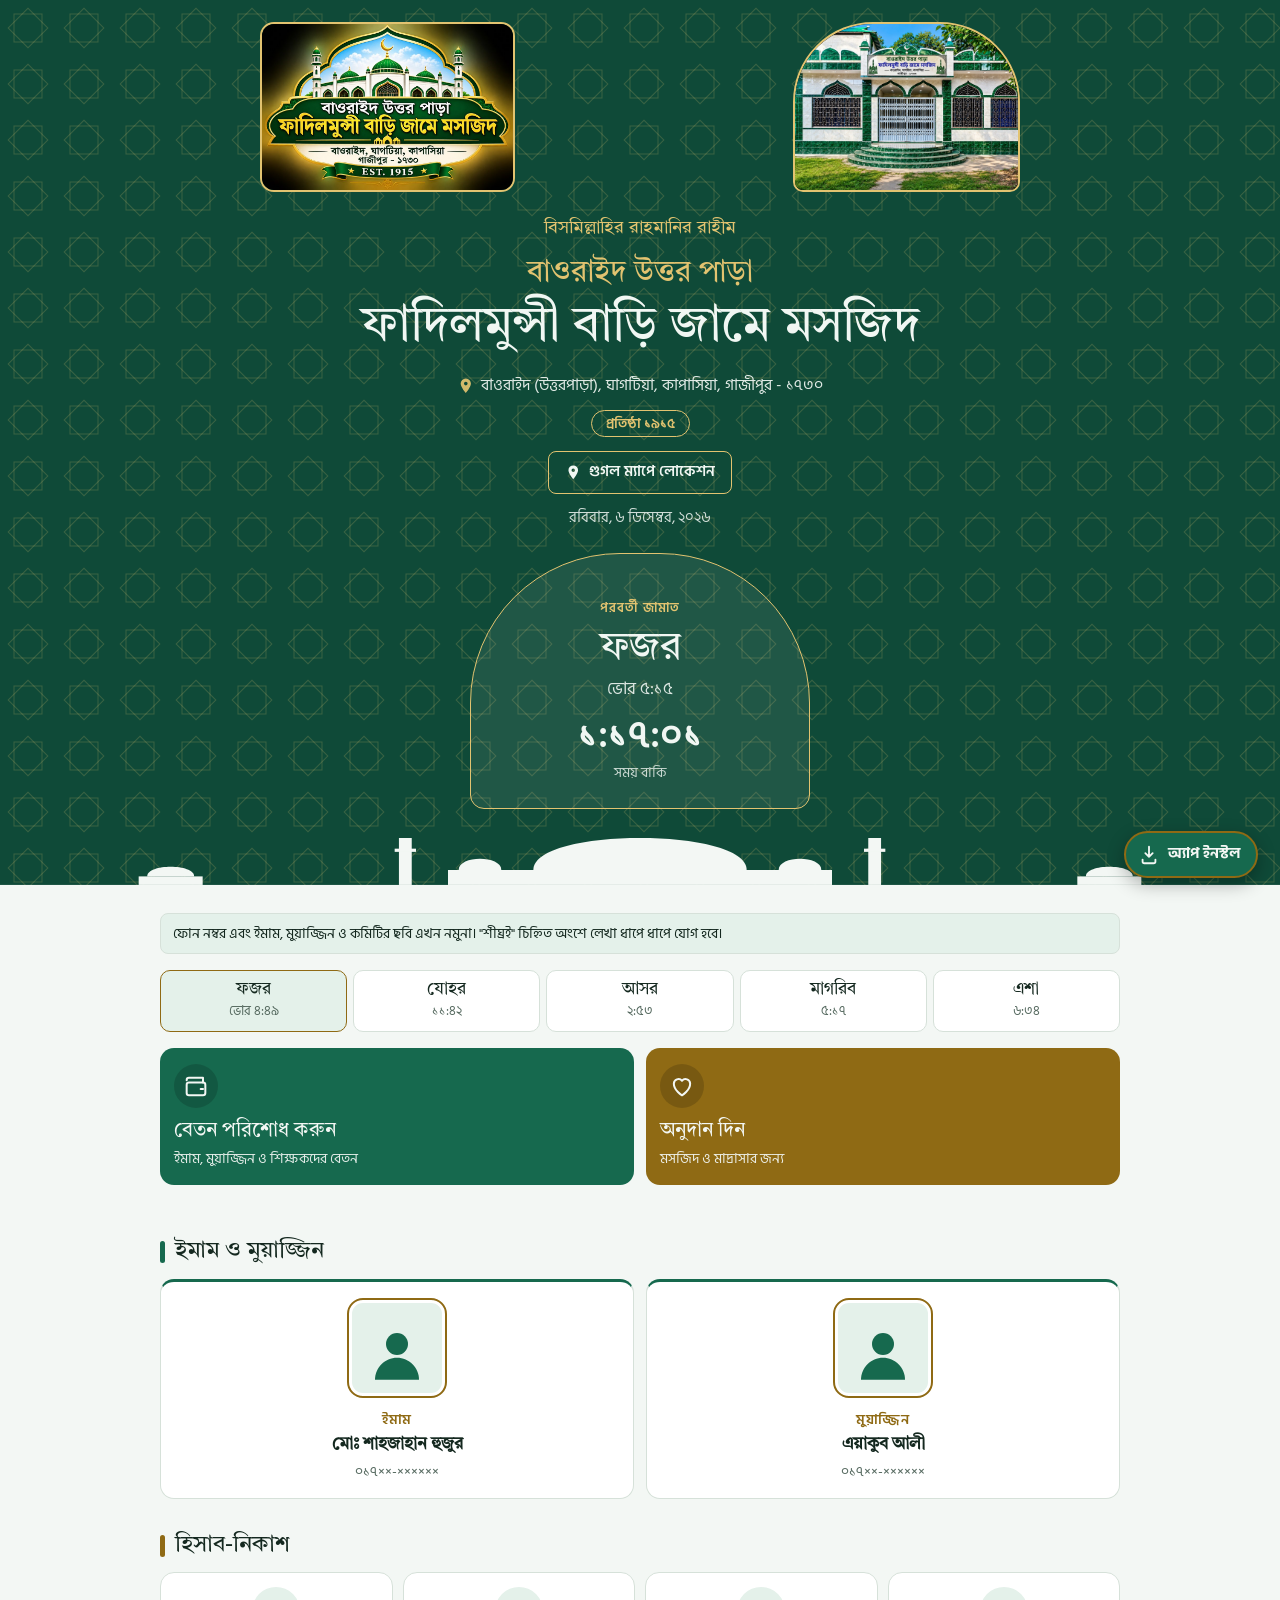
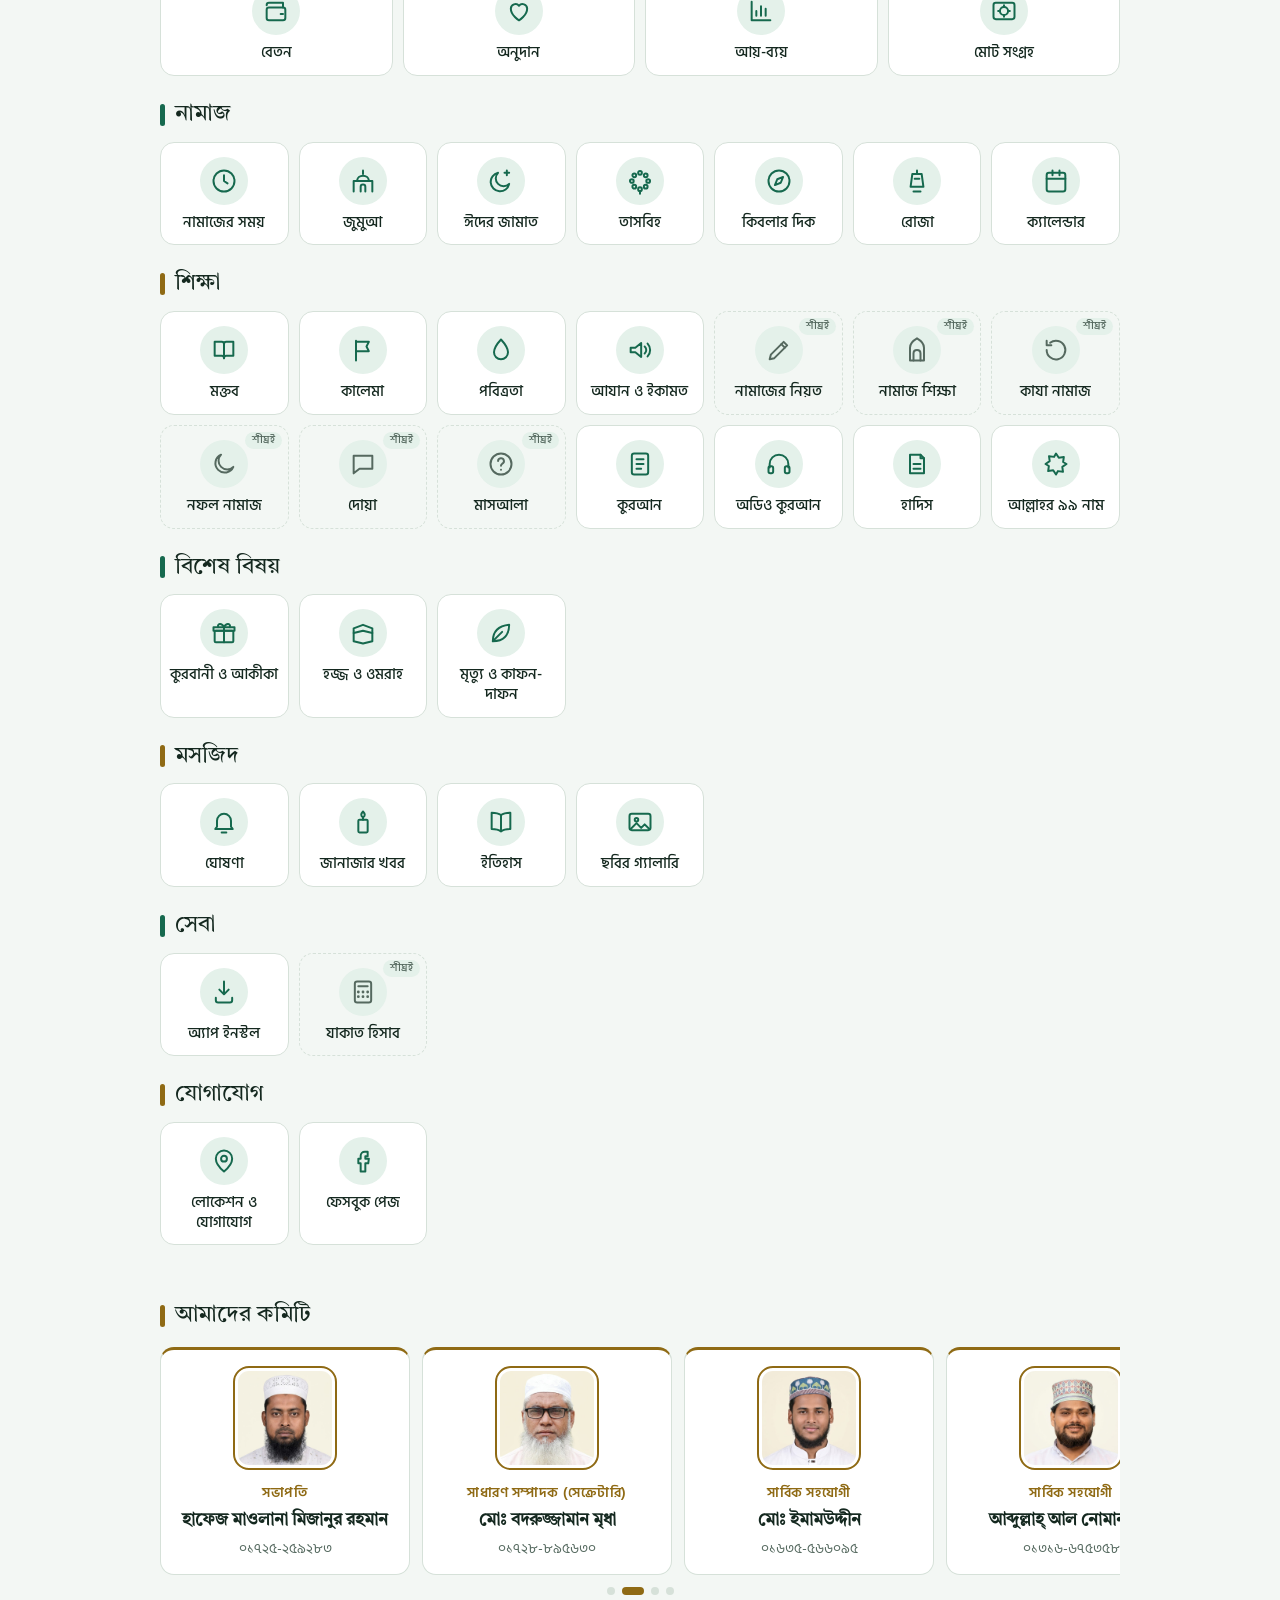
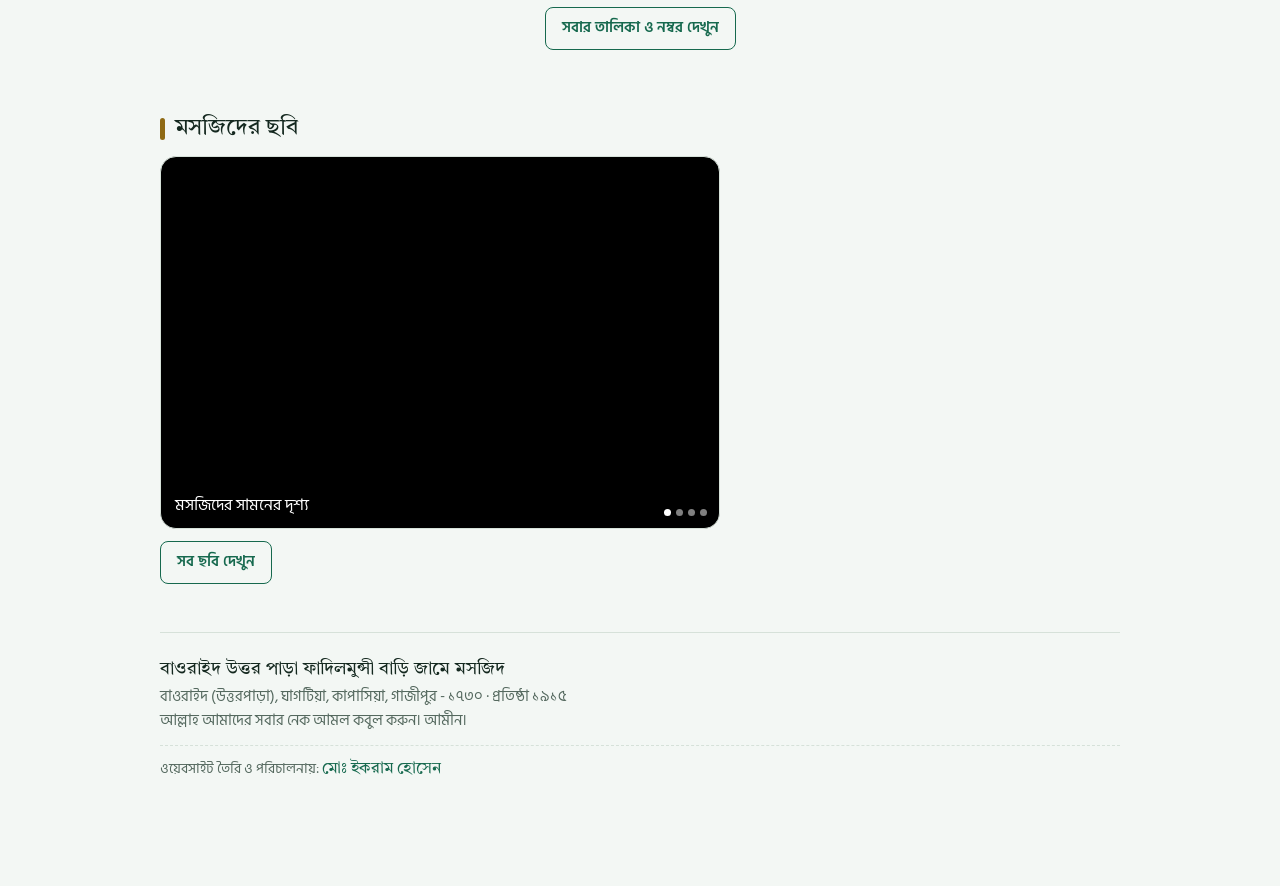
==== index.html @ 818eca11 "Add files via upload" ====
<!doctype html>
<html lang="bn">
<head>
<meta charset="utf-8">
<meta name="viewport" content="width=device-width, initial-scale=1, viewport-fit=cover">
<title>ফাদিলমুন্সী বাড়ি জামে মসজিদ</title>
<meta name="theme-color" content="#025054">
<meta name="description" content="বাওরাইদ উত্তর পাড়া ফাদিলমুন্সী বাড়ি জামে মসজিদ — নামাজের সময়, জুম্মা, হিসাব-নিকাশ ও আরও অনেক কিছু">
<link rel="manifest" href="manifest.webmanifest">
<link rel="icon" type="image/png" href="icon-192.png">
<link rel="apple-touch-icon" href="apple-touch-icon.png">
<link rel="preconnect" href="https://fonts.googleapis.com">
<link rel="preconnect" href="https://fonts.gstatic.com" crossorigin>
<link rel="stylesheet" href="https://fonts.googleapis.com/css2?family=Hind+Siliguri:wght@400;500;600;700&family=Tiro+Bangla&display=swap">
<style>
/* Layout: centred deep-green hero (logo left, mosque photo right, name, address, map button, next-jamaat arch) ending in a mosque skyline; below it light sections for times, Jumuah, notices, people, about, learning, donation and contact. */
:root {
  --bg: #f3f7f4;
  --surface: #ffffff;
  --fg: #14281f;
  --muted: #55695f;
  --line: #d6e1d9;
  --accent: #16694e;
  --gold: #8f6a14;
  --hero-bg: #0f4a38;
  --on-hero: #f1f7f3;
  --hero-gold: #e2c370;
  --hl: #e4f1ea;
  --font-display: "Tiro Bangla", "Noto Serif Bengali", serif;
  --font-body: "Hind Siliguri", "Noto Sans Bengali", system-ui, sans-serif;
}
@media (prefers-color-scheme: dark) {
  :root:not([data-theme="light"]) {
    --bg: #0c1713; --surface: #13241d; --fg: #e6efe9; --muted: #9db3a7; --line: #244034;
    --accent: #55c79b; --gold: #dcb85c; --hero-bg: #0a2a20; --on-hero: #eaf5ee; --hero-gold: #dcb85c; --hl: #1a3329;
    color-scheme: dark;
  }
}
:root[data-theme="dark"] {
  --bg: #0c1713; --surface: #13241d; --fg: #e6efe9; --muted: #9db3a7; --line: #244034;
  --accent: #55c79b; --gold: #dcb85c; --hero-bg: #0a2a20; --on-hero: #eaf5ee; --hero-gold: #dcb85c; --hl: #1a3329;
  color-scheme: dark;
}
* { box-sizing: border-box; }
body {
  background: var(--bg); color: var(--fg);
  font-family: var(--font-body); font-size: 17px; line-height: 1.65;
  padding-left: max(16px, env(safe-area-inset-left, 0px));
  padding-right: max(16px, env(safe-area-inset-right, 0px));
  padding-block: 0;
}
a { color: var(--accent); }
:focus-visible { outline: 3px solid var(--gold); outline-offset: 2px; }
.wrap { max-width: 960px; margin: 0 auto; }
h1, h2, h3 { font-family: var(--font-display); font-weight: 400; text-wrap: balance; line-height: 1.3; margin: 0; }
.label { font-size: 13px; letter-spacing: .08em; text-transform: uppercase; color: var(--muted); font-weight: 600; }
.ico { width: 1.1em; height: 1.1em; fill: currentColor; flex: 0 0 auto; }

/* sample-data notice */
.note { font-size: 14px; background: var(--hl); border: 1px solid var(--line); border-radius: 8px; padding: 8px 12px; margin-top: 12px; color: var(--fg); }

/* hero */
.hero-band {
  position: relative;
  background-color: var(--hero-bg);
  background-image: url("data:image/svg+xml,%3Csvg xmlns='http://www.w3.org/2000/svg' width='56' height='56' viewBox='0 0 56 56'%3E%3Cg fill='none' stroke='%23e2c370' stroke-opacity='.2' stroke-width='1'%3E%3Crect x='14' y='14' width='28' height='28'/%3E%3Crect x='14' y='14' width='28' height='28' transform='rotate(45 28 28)'/%3E%3C/g%3E%3C/svg%3E");
  color: var(--on-hero);
  margin-left: calc(-1 * max(16px, env(safe-area-inset-left, 0px)));
  margin-right: calc(-1 * max(16px, env(safe-area-inset-right, 0px)));
  padding-left: max(16px, env(safe-area-inset-left, 0px));
  padding-right: max(16px, env(safe-area-inset-right, 0px));
  padding-block: 22px 92px;
  overflow: hidden;
}
.hero { position: relative; z-index: 1; max-width: 760px; margin: 0 auto; display: grid; gap: 22px; justify-items: center; text-align: center; }
.hero-top { --hh: clamp(100px, 29vw, 128px); width: 100%; display: flex; justify-content: space-between; align-items: center; gap: 12px; }
.logo, .photo { height: var(--hh); flex: 0 0 auto; border: 2px solid var(--hero-gold); overflow: hidden; background: #000; }
.logo { aspect-ratio: 3 / 2; border-radius: 14px; }
.photo { aspect-ratio: 4 / 3; border-radius: 80px 80px 10px 10px; }
.logo img, .photo img { width: 100%; height: 100%; object-fit: cover; display: block; }
.bismillah { font-family: var(--font-display); color: var(--hero-gold); font-size: 18px; margin: 0 0 10px; }
.place { font-family: var(--font-display); font-size: clamp(22px, 5.6vw, 30px); color: var(--hero-gold); margin: 0; line-height: 1.3; }
.hero h1 { font-size: clamp(30px, 8vw, 50px); margin-top: 2px; }
.hero .en { margin: 8px 0 0; font-size: 13px; letter-spacing: .12em; text-transform: uppercase; color: var(--on-hero); opacity: .8; font-weight: 500; }
.est { display: inline-block; margin-top: 12px; border: 1px solid var(--hero-gold); color: var(--hero-gold); border-radius: 999px; padding: 1px 14px; font-size: 14px; font-weight: 600; }
.addr { margin: 12px 0 0; display: flex; align-items: flex-start; gap: 6px; justify-content: center; font-size: 16px; opacity: .92; }
.addr .ico { margin-top: 5px; color: var(--hero-gold); }
.hero-actions { display: flex; gap: 10px; flex-wrap: wrap; justify-content: center; margin-top: 14px; }
.date { margin: 12px 0 0; font-size: 15px; opacity: .85; }

.arch {
  border: 1.5px solid var(--hero-gold);
  border-radius: 150px 150px 14px 14px;
  background: rgba(255,255,255,.07);
  padding: 44px 20px 24px;
  text-align: center;
  max-width: 340px; width: 100%;
}
.arch .label { color: var(--hero-gold); }
.arch .name { font-family: var(--font-display); font-size: 40px; line-height: 1.2; margin: 6px 0 0; }
.arch .at { margin: 2px 0 12px; opacity: .9; }
.arch .count { font-size: 38px; font-weight: 600; font-variant-numeric: tabular-nums; line-height: 1.1; }
.arch .left { font-size: 14px; opacity: .8; margin-top: 4px; }

.sky { position: absolute; left: 0; right: 0; bottom: -1px; width: 100%; height: 64px; display: block; fill: var(--bg); }

/* buttons */
.btn {
  display: inline-flex; align-items: center; gap: 8px; text-decoration: none;
  font: inherit; font-weight: 600; font-size: 15px; cursor: pointer;
  background: var(--accent); color: var(--bg); border: 1.5px solid var(--accent); border-radius: 8px; padding: 8px 16px;
}
.btn:hover { filter: brightness(1.08); }
.btn.ghost { background: transparent; color: var(--on-hero); border-color: var(--hero-gold); }
.btn.line { background: transparent; color: var(--accent); }

/* nav */
.nav { display: flex; gap: 8px; overflow-x: auto; padding-block: 14px; scrollbar-width: none; }
.nav::-webkit-scrollbar { display: none; }
.nav a {
  flex: 0 0 auto; text-decoration: none; color: var(--fg); font-weight: 500; font-size: 15px;
  border: 1px solid var(--line); background: var(--surface); border-radius: 999px; padding: 6px 16px;
}
.nav a:hover { border-color: var(--accent); color: var(--accent); }

/* sections */
section { padding-block: 28px 8px; scroll-margin-top: 8px; }
.sec-head { display: flex; align-items: baseline; gap: 12px; flex-wrap: wrap; margin-bottom: 14px; }
.sec-head h2 { font-size: 28px; }
.grid { display: grid; gap: 18px; }
.card { background: var(--surface); border: 1px solid var(--line); border-radius: 12px; padding: 18px; min-width: 0; }
.card p { margin: 0 0 10px; }
.card p:last-child { margin-bottom: 0; }
.card h3 { font-size: 22px; margin-bottom: 8px; }
.small { font-size: 14.5px; color: var(--muted); margin: 12px 0 0 !important; }

/* prayer table */
.tbl { overflow-x: auto; }
table { width: 100%; border-collapse: collapse; font-variant-numeric: tabular-nums; }
th { text-align: left; font-size: 13px; color: var(--muted); font-weight: 600; letter-spacing: .06em; padding: 0 10px 8px; }
td { padding: 11px 10px; border-top: 1px solid var(--line); vertical-align: top; }
td.w { font-family: var(--font-display); font-size: 21px; white-space: nowrap; line-height: 1.3; }
td.w small { display: block; font-family: var(--font-body); font-size: 12px; color: var(--muted); letter-spacing: .08em; text-transform: uppercase; }
td.a { white-space: nowrap; }
tr.next td { background: var(--hl); }
tr.next td:first-child { border-radius: 8px 0 0 8px; box-shadow: inset 4px 0 0 var(--gold); }
tr.next td:last-child { border-radius: 0 8px 8px 0; }
td.j { font-weight: 600; min-width: 130px; }

/* people */
.avatar { flex: 0 0 76px; width: 76px; height: 76px; border-radius: 16px; padding: 3px; background: var(--surface); border: 2px solid var(--gold); color: var(--accent); box-sizing: border-box; overflow: hidden; display: block; }
.avatar img { width: 100%; height: 100%; object-fit: cover; object-position: 50% 30%; display: block; border-radius: 11px; }
.avatar svg { width: 100%; height: 100%; display: block; padding: 14px 12px 0; box-sizing: border-box; fill: currentColor; background: var(--hl); border-radius: 11px; }
.people { display: grid; gap: 14px; grid-template-columns: repeat(auto-fill, minmax(250px, 1fr)); }
.people.lead { grid-template-columns: repeat(auto-fit, minmax(270px, 1fr)); }
.person { display: flex; align-items: center; gap: 14px; background: var(--surface); border: 1px solid var(--line); border-radius: 12px; padding: 14px; min-width: 0; }
.people.lead .avatar, .avatar.big { flex-basis: 92px; width: 92px; height: 92px; }
.person > div:last-child { min-width: 0; }
.role { font-size: 13px; color: var(--gold); font-weight: 600; letter-spacing: .04em; }
.nm { font-family: var(--font-display); font-size: 20px; line-height: 1.35; overflow-wrap: anywhere; }
.nm.pending { font-family: var(--font-body); font-size: 16px; color: var(--muted); }
.tel { font-size: 14.5px; color: var(--muted); font-variant-numeric: tabular-nums; }

/* facts */
.facts { display: grid; gap: 12px; grid-template-columns: repeat(auto-fit, minmax(150px, 1fr)); }
.facts.three { grid-template-columns: repeat(3, 1fr); }
.fact { border: 1px solid var(--line); border-radius: 10px; padding: 12px 14px; min-width: 0; }
.fact.wide { grid-column: 1 / -1; }
.fact .k { font-size: 13px; color: var(--muted); font-weight: 600; letter-spacing: .04em; }
.fact .v { font-family: var(--font-display); font-size: 21px; line-height: 1.4; overflow-wrap: anywhere; }
.fact .v.big { font-size: 26px; font-variant-numeric: tabular-nums; line-height: 1.25; }
.fact .u { font-size: 13.5px; color: var(--muted); }
.fact .s { font-size: 14px; color: var(--muted); margin-top: 2px; line-height: 1.5; }

/* jumuah */
.jum { padding: 0; overflow: hidden; }
.jum-top { display: flex; align-items: center; gap: 14px; flex-wrap: wrap; justify-content: space-between; padding: 16px 18px; background: var(--hl); border-bottom: 1px solid var(--line); }
.jum-top .d { font-family: var(--font-display); font-size: 22px; }
.jum-body { display: grid; gap: 18px; padding: 18px; }
.khatib { display: flex; align-items: center; gap: 14px; min-width: 0; }
.jum .facts { grid-template-columns: repeat(3, 1fr); }

/* notices */
.empty { text-align: center; padding-block: 26px; }
.empty h3 { font-size: 20px; }
.empty p { color: var(--muted); max-width: 46ch; margin-inline: auto !important; }

/* about */
.fig { margin: 0 0 18px; }
.fig img { width: 100%; max-height: 420px; object-fit: cover; display: block; border-radius: 12px; border: 1px solid var(--line); }
.fig figcaption { font-size: 14px; color: var(--muted); margin-top: 6px; }
.prose p { max-width: 68ch; line-height: 1.95; }
details.more summary { cursor: pointer; color: var(--accent); font-weight: 600; padding-block: 6px; }
details.more[open] summary { margin-bottom: 8px; }

/* lists */
.kv { display: grid; grid-template-columns: auto 1fr; gap: 8px 16px; margin: 0; }
.kv dt { color: var(--muted); }
.kv dd { margin: 0; font-weight: 500; min-width: 0; overflow-wrap: anywhere; }

/* donate */
.pay { display: grid; gap: 12px; margin-top: 12px; }
.pay-row { display: flex; align-items: center; justify-content: space-between; gap: 12px; flex-wrap: wrap; border: 1px solid var(--line); border-radius: 10px; padding: 12px 14px; }
.pay-row b { font-size: 18px; }
.pay-row .num { font-size: 21px; font-weight: 600; font-variant-numeric: tabular-nums; letter-spacing: .03em; }

/* contact */
.map-actions { display: flex; gap: 10px; flex-wrap: wrap; margin-top: 16px; }

footer { margin-top: 40px; padding-block: 22px 28px; border-top: 1px solid var(--line); color: var(--muted); font-size: 14.5px; }
footer .ft { font-family: var(--font-display); font-size: 18px; color: var(--fg); }
footer .dev { margin-top: 12px; padding-top: 10px; border-top: 1px dashed var(--line); font-size: 14px; }
footer .dev b { color: var(--accent); font-family: var(--font-display); font-size: 16px; font-weight: 400; }

@media (min-width: 760px) {
  .grid.two { grid-template-columns: 1fr 1fr; }
  .pay { grid-template-columns: 1fr 1fr; }
  .jum-body { grid-template-columns: minmax(0, 1fr) minmax(0, 1.6fr); align-items: center; }
  .hero-top { --hh: 170px; }
}
@media (max-width: 420px) {
  .jum .fact { padding: 10px; }
  .fact .v.big { font-size: 22px; }
}
@media (prefers-reduced-motion: no-preference) {
  .nav a, .btn { transition: border-color .2s, filter .2s; }
}
html { -webkit-text-size-adjust: 100%; }
body { margin: 0; }

/* home tiles */
.view { display: none; }
.view.on { display: block; }
body.in-view .hero-band, body.in-view #home, body.in-view .note { display: none; }
.topbar { display: none; position: sticky; top: 0; z-index: 5; align-items: center; gap: 12px; background: var(--bg); border-bottom: 1px solid var(--line);
  margin-left: calc(-1 * max(16px, env(safe-area-inset-left, 0px))); margin-right: calc(-1 * max(16px, env(safe-area-inset-right, 0px)));
  padding: 10px max(16px, env(safe-area-inset-right, 0px)) 10px max(16px, env(safe-area-inset-left, 0px)); }
body.in-view .topbar { display: flex; }
.back { text-decoration: none; font-weight: 600; font-size: 15px; color: var(--accent); border: 1px solid var(--line); background: var(--surface); border-radius: 999px; padding: 4px 14px; white-space: nowrap; }
.topbar .tt { font-family: var(--font-display); font-size: 20px; min-width: 0; overflow: hidden; text-overflow: ellipsis; white-space: nowrap; }

.strip { display: grid; grid-template-columns: repeat(5, 1fr); gap: 6px; margin-top: 16px; }
.strip div { text-align: center; border: 1px solid var(--line); background: var(--surface); border-radius: 10px; padding: 8px 2px; min-width: 0; }
.strip b { display: block; font-family: var(--font-display); font-weight: 400; font-size: 17px; line-height: 1.3; }
.strip span { display: block; font-size: 13px; color: var(--muted); font-variant-numeric: tabular-nums; }
.strip .next { background: var(--hl); border-color: var(--gold); }

.grp { margin-top: 24px; }
.grp h2 { font-size: 23px; display: flex; align-items: center; gap: 10px; }
.grp h2::before { content: ""; width: 5px; height: 22px; border-radius: 3px; background: var(--c, var(--accent)); }
.tiles { display: grid; grid-template-columns: repeat(auto-fill, minmax(96px, 1fr)); gap: 10px; margin-top: 12px; }
.tile { position: relative; display: flex; flex-direction: column; align-items: center; gap: 8px; text-align: center; text-decoration: none; color: var(--fg);
  background: var(--surface); border: 1px solid var(--line); border-radius: 14px; padding: 14px 6px 12px; font-weight: 500; font-size: 14.5px; line-height: 1.35; min-width: 0; overflow-wrap: anywhere; }
.tile:hover { border-color: var(--accent); }
.tile .ib { width: 48px; height: 48px; border-radius: 50%; background: var(--hl); color: var(--accent); display: grid; place-items: center; }
.ti { width: 28px; height: 28px; fill: none; stroke: currentColor; stroke-width: 1.7; stroke-linecap: round; stroke-linejoin: round; }
.tile.soon { background: transparent; border-style: dashed; }
.tile.soon .ib { color: var(--muted); }
.tile .bd { position: absolute; top: 6px; right: 6px; font-style: normal; font-size: 10.5px; line-height: 1.6; background: var(--hl); color: var(--muted); border-radius: 999px; padding: 0 7px; }

/* tasbih */
.tas { text-align: center; display: grid; gap: 14px; justify-items: center; }
.tcount { font-size: 72px; font-weight: 600; line-height: 1; font-variant-numeric: tabular-nums; color: var(--accent); }
.ttarget { color: var(--muted); }
.tbtn { width: 168px; height: 168px; border-radius: 50%; border: 6px solid var(--hl); background: var(--accent); color: var(--bg); font: inherit; font-size: 22px; font-weight: 700; cursor: pointer; touch-action: manipulation; }
.tbtn:active { filter: brightness(1.15); }
.tchips { display: flex; gap: 8px; flex-wrap: wrap; justify-content: center; }
.chip { font: inherit; font-size: 15px; cursor: pointer; border: 1px solid var(--line); background: var(--surface); color: var(--fg); border-radius: 999px; padding: 4px 16px; }
.chip.on { background: var(--accent); color: var(--bg); border-color: var(--accent); }
@media (min-width: 760px) { .tiles { grid-template-columns: repeat(auto-fill, minmax(120px, 1fr)); } }

[hidden] { display: none !important; }
.snote { font-size: 14px; background: var(--hl); border: 1px solid var(--line); border-radius: 8px; padding: 8px 12px; margin: 0 0 14px; }
.hcard { margin-top: 16px; background: var(--surface); border: 1px solid var(--line); border-radius: 14px; padding: 16px; display: grid; gap: 12px; }
.hc-head { display: flex; align-items: baseline; justify-content: space-between; gap: 10px; flex-wrap: wrap; }
.hcard h2 { font-size: 21px; }
.stats { display: grid; grid-template-columns: 1fr 1fr; gap: 10px; }
.stats > div { border: 1px solid var(--line); border-radius: 10px; padding: 10px 12px; min-width: 0; }
.stats .k { display: block; font-size: 13px; color: var(--muted); font-weight: 600; }
.stats b { display: block; font-size: 21px; font-variant-numeric: tabular-nums; color: var(--accent); overflow-wrap: anywhere; }
.hc-actions { display: flex; gap: 10px; flex-wrap: wrap; }
.money { font-size: 34px; font-weight: 600; color: var(--accent); font-variant-numeric: tabular-nums; line-height: 1.25; margin-top: 4px; overflow-wrap: anywhere; }
.k2 { color: var(--muted); font-size: 15px; margin-bottom: 14px; }
details.paybox summary { list-style: none; width: 100%; justify-content: center; }
details.paybox summary::-webkit-details-marker { display: none; }
details.paybox[open] summary { margin-bottom: 4px; }
details.paybox .pay { margin-top: 12px; }
.rows { list-style: none; margin: 10px 0 0; padding: 0; }
.rows li { display: flex; justify-content: space-between; gap: 12px; padding-block: 9px; border-top: 1px solid var(--line); }
.rows li:first-child { border-top: 0; }
.rows b { font-variant-numeric: tabular-nums; white-space: nowrap; }
.rows span { min-width: 0; }
.total { display: flex; justify-content: space-between; gap: 12px; margin-top: 6px; padding-top: 10px; border-top: 2px solid var(--line); font-size: 18px; }
.total b { color: var(--accent); font-variant-numeric: tabular-nums; }
.hd { margin: 0 0 14px; padding: 12px 14px; border: 1px solid var(--line); border-left: 4px solid var(--gold); border-radius: 8px; background: var(--hl); font-family: var(--font-display); font-size: 17px; line-height: 1.7; }
.hd cite { display: block; margin-top: 4px; font-family: var(--font-body); font-style: normal; font-size: 13.5px; color: var(--gold); font-weight: 600; }
.step { font-family: var(--font-display); font-weight: 400; font-size: 18px; margin: 18px 0 8px; }
.pay-row .t { font-size: 14px; color: var(--muted); line-height: 1.5; }
.pform { display: grid; gap: 6px; }
.pform label { font-size: 14.5px; color: var(--muted); font-weight: 600; margin-top: 6px; }
.pform input, .pform select { font: inherit; font-size: 16px; color: var(--fg); background: var(--bg); border: 1px solid var(--line); border-radius: 8px; padding: 10px 12px; width: 100%; min-width: 0; }
.pform input:focus, .pform select:focus { outline: 3px solid var(--gold); outline-offset: 1px; }
.pform .btn { margin-top: 12px; justify-content: center; }
.pform .btn[disabled] { opacity: .6; cursor: wait; }
.hp { position: absolute; left: -9999px; width: 1px; height: 1px; opacity: 0; }
.perr { margin: 6px 0 0; color: #b3261e; font-weight: 600; font-size: 15px; }
:root[data-theme="dark"] .perr { color: #ff8a80; }
@media (prefers-color-scheme: dark) { :root:not([data-theme="light"]) .perr { color: #ff8a80; } }
.rcv { display: grid; gap: 10px; margin-top: 8px; }
.rcanvas { width: 100%; max-width: 440px; height: auto; border: 1px solid var(--line); border-radius: 10px; justify-self: center; background: #fff; }
.rbtns { display: flex; gap: 10px; flex-wrap: wrap; }

.tel a { color: inherit; text-decoration: none; }
/* install app: popup + install page */
.ifab { position: fixed; z-index: 50; right: 14px; bottom: calc(14px + env(safe-area-inset-bottom)); display: inline-flex; align-items: center; gap: 8px;
  background: var(--accent); color: var(--bg); border: 2px solid var(--gold); border-radius: 999px; padding: 9px 16px 9px 12px; font: inherit; font-weight: 700; font-size: 15px;
  box-shadow: 0 6px 18px rgba(0,0,0,.3); cursor: pointer; text-decoration: none; }
.ifab svg { width: 22px; height: 22px; fill: none; stroke: currentColor; stroke-width: 2; stroke-linecap: round; stroke-linejoin: round; flex: none; }
.ifab[hidden] { display: none; }
.ifab.pulse { animation: ifp 1.6s ease-out 3; }
@keyframes ifp { 0% { box-shadow: 0 6px 18px rgba(0,0,0,.3), 0 0 0 0 rgba(220,184,92,.75); } 100% { box-shadow: 0 6px 18px rgba(0,0,0,.3), 0 0 0 16px rgba(220,184,92,0); } }
@media (prefers-reduced-motion: reduce) { .ifab.pulse { animation: none; } }
body.has-fab { padding-bottom: 76px; }
.inst { display: grid; gap: 14px; }
.inst .qrbox { display: flex; flex-direction: column; align-items: center; gap: 10px; text-align: center; }
.inst .qr { width: 220px; height: 220px; border: 6px solid #fff; border-radius: 12px; box-shadow: 0 0 0 2px var(--gold); background: #fff; }
.inst .lnk { font-size: 14px; word-break: break-all; color: var(--accent); font-weight: 600; }
.inst .row { display: flex; gap: 8px; flex-wrap: wrap; justify-content: center; }
.inst ol { margin: 6px 0 0; padding-left: 22px; }
.inst li { margin-bottom: 6px; }
.inst h3 { font-size: 19px; }
@media (min-width: 760px) { .ifab { right: 22px; bottom: 22px; } }

/* gallery slider (home) */
.gs { margin-top: 28px; }
.gs h2 { font-size: 23px; display: flex; align-items: center; gap: 10px; }
.gs h2::before { content: ""; width: 5px; height: 22px; border-radius: 3px; background: var(--gold); }
.gs-box { position: relative; display: block; margin-top: 12px; aspect-ratio: 3 / 2; border-radius: 16px; overflow: hidden; border: 1px solid var(--line); background: #000; max-width: 560px; }
.gs-box img { position: absolute; inset: 0; width: 100%; height: 100%; object-fit: cover; opacity: 0; transition: opacity .45s; }
.gs-box img.on { opacity: 1; }
.gs-cap { position: absolute; left: 0; right: 0; bottom: 0; padding: 26px 14px 10px; color: #fff; font-size: 16px; background: linear-gradient(transparent, rgba(0,0,0,.66)); }
.gs-dots { position: absolute; right: 12px; bottom: 12px; display: flex; gap: 5px; }
.gs-dots i { width: 7px; height: 7px; border-radius: 50%; background: rgba(255,255,255,.5); display: block; }
.gs-dots i.on { background: #fff; }
.gs-more { display: flex; margin-top: 12px; }

/* committee slider */
.cs { margin-top: 28px; }
.cs h2 { font-size: 23px; display: flex; align-items: center; gap: 10px; }
.cs h2::before { content: ""; width: 5px; height: 22px; border-radius: 3px; background: var(--gold); }
.cs-track { display: flex; gap: 12px; overflow-x: auto; scroll-snap-type: x mandatory; scrollbar-width: none; margin: 12px -16px 0; padding: 4px 16px 10px; -webkit-overflow-scrolling: touch; }
.cs-track::-webkit-scrollbar { display: none; }
.cs-card { flex: 0 0 min(72%, 250px); scroll-snap-align: center; background: var(--surface); border: 1px solid var(--line); border-top: 3px solid var(--gold); border-radius: 14px; padding: 16px 12px 14px; text-align: center; display: flex; flex-direction: column; align-items: center; gap: 4px; }
.cs-card .avatar { flex-basis: 104px; width: 104px; height: 104px; margin-bottom: 8px; }
.cs-card .role { font-size: 13.5px; }
.cs-card .nm { font-weight: 700; font-size: 17px; line-height: 1.45; }
.cs-card .tel { font-size: 14px; color: var(--muted); }
.cs-dots { display: flex; justify-content: center; gap: 7px; margin: 2px 0 12px; }
.cs-dots i { width: 8px; height: 8px; border-radius: 50%; background: var(--line); transition: all .25s; display: block; }
.cs-dots i.on { width: 22px; border-radius: 6px; background: var(--gold); }
.cs-more { display: flex; justify-content: center; }
@media (min-width: 760px) { .cs-track { margin: 12px 0 0; padding-left: 0; padding-right: 0; } }

/* imam & muazzin on home */
.im { margin-top: 24px; }
.im h2 { font-size: 23px; display: flex; align-items: center; gap: 10px; }
.im h2::before { content: ""; width: 5px; height: 22px; border-radius: 3px; background: var(--accent); }
.im-grid { display: grid; grid-template-columns: 1fr 1fr; gap: 12px; margin-top: 12px; }
.im-card { background: var(--surface); border: 1px solid var(--line); border-top: 3px solid var(--accent); border-radius: 14px; padding: 16px 10px 14px; text-align: center; display: flex; flex-direction: column; align-items: center; gap: 3px; min-width: 0; }
.im-card .avatar { flex-basis: 100px; width: 100px; height: 100px; margin-bottom: 8px; }
.im-card .role { font-size: 13.5px; color: var(--gold); }
.im-card .nm { font-weight: 700; font-size: 16.5px; line-height: 1.45; }
.im-card .tel { font-size: 13.5px; color: var(--muted); }
@media (max-width: 340px) { .im-grid { grid-template-columns: 1fr; } }

.tiles.quad { grid-template-columns: repeat(2, 1fr); }
@media (min-width: 520px) { .tiles.quad { grid-template-columns: repeat(4, 1fr); } }
.payrow { display: grid; grid-template-columns: 1fr 1fr; gap: 12px; margin-top: 16px; }
.pcard { display: flex; flex-direction: column; align-items: flex-start; gap: 6px; text-decoration: none; padding: 16px 14px; border-radius: 14px; color: var(--bg); background: var(--accent); min-width: 0; }
.pcard.alt { background: var(--gold); }
.pcard:hover { filter: brightness(1.07); }
.pcard .ib { width: 44px; height: 44px; border-radius: 50%; background: rgba(0,0,0,.16); display: grid; place-items: center; margin-bottom: 4px; }
.pcard b { font-family: var(--font-display); font-weight: 400; font-size: 20px; line-height: 1.3; }
.pcard .s { font-size: 13.5px; line-height: 1.45; opacity: .92; }
@media (max-width: 330px) { .payrow { grid-template-columns: 1fr; } }
.yearhead { display: flex; align-items: center; justify-content: space-between; gap: 12px; flex-wrap: wrap; margin-bottom: 12px; }
.yr { font-family: var(--font-display); font-size: 58px; line-height: 1.1; color: var(--accent); font-variant-numeric: tabular-nums; }
.lt th { text-align: right; padding: 0 8px 8px; }
.lt th:first-child, .lt td:first-child { text-align: left; }
.lt td { text-align: right; padding: 10px 8px; white-space: nowrap; font-variant-numeric: tabular-nums; }
.lt td.mn { font-family: var(--font-display); font-size: 17px; }
.lt tfoot td { font-weight: 700; border-top: 2px solid var(--line); background: var(--hl); }
.lt .dim { color: var(--muted); }
.lt .pos { color: var(--accent); font-weight: 600; }
.lt .neg { color: #b3261e; font-weight: 600; }
:root[data-theme="dark"] .lt .neg { color: #ff8a80; }
@media (prefers-color-scheme: dark) { :root:not([data-theme="light"]) .lt .neg { color: #ff8a80; } }
</style>
</head>
<body>


<svg width="0" height="0" style="position:absolute" aria-hidden="true">
  <symbol id="i-person" viewBox="0 0 24 24"><circle cx="12" cy="8" r="4"/><path d="M4 21c0-4.4 3.6-8 8-8s8 3.6 8 8z"/></symbol>
  <symbol id="i-pin" viewBox="0 0 24 24"><path d="M12 2a7 7 0 0 0-7 7c0 5 7 13 7 13s7-8 7-13a7 7 0 0 0-7-7zm0 9.5A2.5 2.5 0 1 1 12 6.5a2.5 2.5 0 0 1 0 5z"/></symbol>
    <symbol id="t-clock" viewBox="0 0 24 24"><circle cx="12" cy="12" r="9"/><path d="M12 7v5l3 2"/></symbol>
  <symbol id="t-mosque" viewBox="0 0 24 24"><path d="M4 21V12h16v9"/><path d="M7 12c0-6 10-6 10 0"/><path d="M12 3v3"/><path d="M10 21v-4a2 2 0 0 1 4 0v4"/></symbol>
  <symbol id="t-eid" viewBox="0 0 24 24"><path d="M19 14.5A8 8 0 1 1 9.5 5a6.5 6.5 0 0 0 9.5 9.5z"/><path d="M17 3v4M15 5h4"/></symbol>
  <symbol id="t-lantern" viewBox="0 0 24 24"><path d="M12 3v3"/><path d="M8 6h8l1.5 11h-11z"/><path d="M9 21h6"/><path d="M10 10h4"/></symbol>
  <symbol id="t-beads" viewBox="0 0 24 24"><circle cx="19" cy="12" r="1.6"/><circle cx="16.9" cy="16.9" r="1.6"/><circle cx="12" cy="19" r="1.6"/><circle cx="7.1" cy="16.9" r="1.6"/><circle cx="5" cy="12" r="1.6"/><circle cx="7.1" cy="7.1" r="1.6"/><circle cx="12" cy="5" r="1.6"/><circle cx="16.9" cy="7.1" r="1.6"/><path d="M12 20.6V23"/></symbol>
  <symbol id="t-compass" viewBox="0 0 24 24"><circle cx="12" cy="12" r="9"/><path d="M15.5 8.5l-2 5-5 2 2-5z"/></symbol>
  <symbol id="t-bell" viewBox="0 0 24 24"><path d="M6 16v-5a6 6 0 0 1 12 0v5l1.5 2h-15z"/><path d="M10 21h4"/></symbol>
  <symbol id="t-imam" viewBox="0 0 24 24"><circle cx="12" cy="8" r="3.5"/><path d="M5 21c0-4 3-7 7-7s7 3 7 7"/></symbol>
  <symbol id="t-people" viewBox="0 0 24 24"><circle cx="9" cy="8" r="3"/><path d="M3 20c0-3.5 2.7-6 6-6s6 2.5 6 6"/><circle cx="17" cy="9" r="2.5"/><path d="M16 14c3 0 5 2 5 5"/></symbol>
  <symbol id="t-history" viewBox="0 0 24 24"><path d="M12 6c-2-1.5-5-2-8-2v14c3 0 6 .5 8 2 2-1.5 5-2 8-2V4c-3 0-6 .5-8 2z"/><path d="M12 6v14"/></symbol>
  <symbol id="t-image" viewBox="0 0 24 24"><rect x="3" y="5" width="18" height="14" rx="2"/><circle cx="9" cy="10" r="1.5"/><path d="M4 18l5-5 4 4 3-3 4 4"/></symbol>
  <symbol id="t-school" viewBox="0 0 24 24"><path d="M4 5h6a2 2 0 0 1 2 2v12a2 2 0 0 0-2-2H4z"/><path d="M20 5h-6a2 2 0 0 0-2 2v12a2 2 0 0 1 2-2h6z"/></symbol>
  <symbol id="t-arch" viewBox="0 0 24 24"><path d="M6 21V10c0-4 2.5-6 6-8 3.5 2 6 4 6 8v11z"/><path d="M9 21v-6c0-2 1.5-3 3-3s3 1 3 3v6"/></symbol>
  <symbol id="t-chat" viewBox="0 0 24 24"><path d="M4 5h16v11H9l-5 4z"/></symbol>
  <symbol id="t-help" viewBox="0 0 24 24"><circle cx="12" cy="12" r="9"/><path d="M9.5 9.5a2.5 2.5 0 1 1 3.5 2.3c-.7.4-1 .9-1 1.7"/><path d="M12 17h.01"/></symbol>
  <symbol id="t-quran" viewBox="0 0 24 24"><rect x="5" y="3" width="14" height="18" rx="2"/><path d="M9 8h6M9 12h6M9 16h4"/></symbol>
  <symbol id="t-hadith" viewBox="0 0 24 24"><path d="M6 4h9l3 3v13H6z"/><path d="M15 4v3h3"/><path d="M9 12h6M9 16h6"/></symbol>
  <symbol id="t-heart" viewBox="0 0 24 24"><path d="M12 20s-7-4.4-7-10a4 4 0 0 1 7-2.5A4 4 0 0 1 19 10c0 5.6-7 10-7 10z"/></symbol>
  <symbol id="t-calc" viewBox="0 0 24 24"><rect x="5" y="3" width="14" height="18" rx="2"/><path d="M8 7h8"/><path d="M8 12h.01M12 12h.01M16 12h.01M8 16h.01M12 16h.01M16 16h.01" stroke-width="2.4"/></symbol>
  <symbol id="t-install" viewBox="0 0 24 24"><path d="M12 3v11m0 0l-4-4m4 4l4-4M5 17v2a2 2 0 0 0 2 2h10a2 2 0 0 0 2-2v-2"/></symbol>
  <symbol id="t-pin" viewBox="0 0 24 24"><path d="M12 21s7-6 7-11a7 7 0 0 0-14 0c0 5 7 11 7 11z"/><circle cx="12" cy="10" r="2.5"/></symbol>
  <symbol id="t-drop" viewBox="0 0 24 24"><path d="M12 3s6 6.5 6 11a6 6 0 0 1-12 0c0-4.5 6-11 6-11z"/></symbol>
  <symbol id="t-speaker" viewBox="0 0 24 24"><path d="M4 10v4h4l5 4V6l-5 4z"/><path d="M16 9a4 4 0 0 1 0 6"/><path d="M18.5 6.5a8 8 0 0 1 0 11"/></symbol>
  <symbol id="t-pen" viewBox="0 0 24 24"><path d="M4 20l1-4L16 5l3 3L8 19z"/><path d="M14 7l3 3"/></symbol>
  <symbol id="t-redo" viewBox="0 0 24 24"><path d="M4 12a8 8 0 1 0 3-6.2"/><path d="M4 4v4h4"/></symbol>
  <symbol id="t-moon" viewBox="0 0 24 24"><path d="M20 14.5A8 8 0 1 1 9.5 4a6.5 6.5 0 0 0 10.5 10.5z"/></symbol>
  <symbol id="t-kaaba" viewBox="0 0 24 24"><path d="M4 8l8-3 8 3v11l-8 2-8-2z"/><path d="M4 12l8-2 8 2"/></symbol>
  <symbol id="t-seal" viewBox="0 0 24 24"><path d="M12 3l2.4 3.6 4.3-.6-.6 4.3L21 12l-3.6 2.4.6 4.3-4.3-.6L12 21l-2.4-3.6-4.3.6.6-4.3L3 12l3.6-2.4-.6-4.3 4.3.6z"/></symbol>
  <symbol id="t-phones" viewBox="0 0 24 24"><path d="M4 15v-3a8 8 0 0 1 16 0v3"/><rect x="3" y="14" width="4" height="6" rx="1.5"/><rect x="17" y="14" width="4" height="6" rx="1.5"/></symbol>
  <symbol id="t-cal" viewBox="0 0 24 24"><rect x="4" y="5" width="16" height="16" rx="2"/><path d="M4 10h16M9 3v4M15 3v4"/></symbol>
  <symbol id="t-fb" viewBox="0 0 24 24"><path d="M14 8h2V4h-2.5A3.5 3.5 0 0 0 10 7.5V10H8v4h2v7h4v-7h2.5l.5-4H14z"/></symbol>
  <symbol id="t-wallet" viewBox="0 0 24 24"><path d="M4 7a2 2 0 0 1 2-2h12v4"/><rect x="4" y="9" width="16" height="11" rx="2"/><path d="M16 14.5h2"/></symbol>
  <symbol id="t-gift" viewBox="0 0 24 24"><rect x="4" y="10" width="16" height="10" rx="1"/><path d="M3 7h18v3H3z"/><path d="M12 7v13"/><path d="M12 7c-2-4-6-3-5 0M12 7c2-4 6-3 5 0"/></symbol>
  <symbol id="t-flag" viewBox="0 0 24 24"><path d="M6 21V4"/><path d="M6 5h11l-2 4 2 4H6"/></symbol>
  <symbol id="t-candle" viewBox="0 0 24 24"><rect x="8" y="10" width="8" height="11" rx="1"/><path d="M12 10V8"/><path d="M12 3c2 2 2 4 0 5-2-1-2-3 0-5z"/></symbol>
  <symbol id="t-leaf" viewBox="0 0 24 24"><path d="M5 19c0-8 5-13 14-14 0 9-5 14-14 14z"/><path d="M5 19l8-8"/></symbol>
  <symbol id="t-chart" viewBox="0 0 24 24"><path d="M4 4v16h16"/><path d="M8 16v-4M12 16V8M16 16v-6"/></symbol>
  <symbol id="t-vault" viewBox="0 0 24 24"><rect x="3" y="5" width="18" height="14" rx="2"/><circle cx="12" cy="12" r="3.5"/><path d="M12 8.5V7M12 17v-1.5M8.5 12H7M17 12h-1.5"/></symbol>
  <symbol id="i-fb" viewBox="0 0 24 24"><path d="M13.5 22v-8.2h2.8l.5-3.3h-3.3V8.4c0-1 .4-1.7 1.8-1.7h1.6V3.8c-.3 0-1.3-.2-2.4-.2-2.5 0-4.1 1.5-4.1 4.2v2.7H7.6v3.3h2.8V22z"/></symbol>
</svg>

<div class="topbar"><a class="back" href="#home">← সব অংশ</a><span class="tt" id="tbTitle"></span></div>

<div class="hero-band">
  <header class="hero">
    <div class="hero-top">
      <div class="logo"><img src="logo.jpg" alt="মসজিদের লোগো"></div>
      <div class="photo"><img src="mosque.jpg" alt="মসজিদের সামনের দৃশ্য" style="object-position: 50% 35%"></div>
    </div>

    <div>
      <p class="bismillah">বিসমিল্লাহির রাহমানির রাহীম</p>
      <p class="place">বাওরাইদ উত্তর পাড়া</p>
      <h1>ফাদিলমুন্সী বাড়ি জামে মসজিদ</h1>
      <p class="addr"><svg class="ico"><use href="#i-pin"/></svg><span>বাওরাইদ (উত্তরপাড়া), ঘাগটিয়া, কাপাসিয়া, গাজীপুর - ১৭৩০</span></p>
      <span class="est">প্রতিষ্ঠা ১৯১৫</span>
      <div class="hero-actions">
        <a class="btn ghost" href="https://maps.app.goo.gl/CBUuyVrJ9DmPsWQY7" target="_blank" rel="noopener"><svg class="ico"><use href="#i-pin"/></svg>গুগল ম্যাপে লোকেশন</a>
      </div>
      <p class="date" id="today">আজকের তারিখ</p>
    </div>

    <div class="arch" aria-live="polite">
      <div class="label">পরবর্তী জামাত</div>
      <div class="name" id="nextName">আসর</div>
      <div class="at" id="nextAt">বিকাল ৩:০৫</div>
      <div class="count" id="count">০:০০:০০</div>
      <div class="left">সময় বাকি</div>
    </div>
  </header>

  <svg class="sky" viewBox="0 0 1200 80" preserveAspectRatio="xMidYMax slice" aria-hidden="true">
    <rect y="64" width="1200" height="16"/>
    <rect x="420" y="50" width="360" height="14"/>
    <path d="M500 50C500 10 700 10 700 50Z"/>
    <path d="M430 50C430 36 470 36 470 50Z"/>
    <path d="M730 50C730 36 770 36 770 50Z"/>
    <rect x="598" y="2" width="4" height="12"/>
    <rect x="374" y="18" width="12" height="46"/><path d="M372 18L380 4L388 18Z"/><rect x="370" y="30" width="20" height="3"/>
    <rect x="814" y="18" width="12" height="46"/><path d="M812 18L820 4L828 18Z"/><rect x="810" y="30" width="20" height="3"/>
    <rect x="130" y="56" width="60" height="8"/><path d="M138 56C138 44 182 44 182 56Z"/>
    <rect x="1010" y="56" width="60" height="8"/><path d="M1018 56C1018 44 1062 44 1062 56Z"/>
  </svg>
</div>

<div class="wrap">
  <p class="note">ফোন নম্বর এবং ইমাম, মুয়াজ্জিন ও কমিটির ছবি এখন নমুনা। "শীঘ্রই" চিহ্নিত অংশে লেখা ধাপে ধাপে যোগ হবে।</p>

  <main id="home">
  <div class="strip" id="strip" aria-label="আজকের আযানের সময়">
    <div data-id="fajr"><b>ফজর</b><span>ভোর ৪:৪৯</span></div>
    <div data-id="zuhr"><b>যোহর</b><span>১১:৪২</span></div>
    <div data-id="asr"><b>আসর</b><span>২:৫৩</span></div>
    <div data-id="maghrib"><b>মাগরিব</b><span>৫:১৭</span></div>
    <div data-id="isha"><b>এশা</b><span>৬:৩৪</span></div>
  </div>
  <div class="payrow">
    <a class="pcard" href="#paysalary"><span class="ib"><svg class="ti" aria-hidden="true"><use href="#t-wallet"/></svg></span><b>বেতন পরিশোধ করুন</b><span class="s">ইমাম, মুয়াজ্জিন ও শিক্ষকদের বেতন</span></a>
    <a class="pcard alt" href="#paydonate"><span class="ib"><svg class="ti" aria-hidden="true"><use href="#t-heart"/></svg></span><b>অনুদান দিন</b><span class="s">মসজিদ ও মাদ্রাসার জন্য</span></a>
  </div>
  <section class="im" id="imhome" hidden aria-label="ইমাম ও মুয়াজ্জিন">
    <h2>ইমাম ও মুয়াজ্জিন</h2>
    <div class="im-grid" id="imGrid"></div>
  </section>
  <div class="grp" style="--c: var(--gold)"><h2>হিসাব-নিকাশ</h2><div class="tiles quad">
    <a class="tile" href="#salary"><span class="ib"><svg class="ti" aria-hidden="true"><use href="#t-wallet"/></svg></span><span>বেতন</span></a>
    <a class="tile" href="#donations"><span class="ib"><svg class="ti" aria-hidden="true"><use href="#t-heart"/></svg></span><span>অনুদান</span></a>
    <a class="tile" href="#ledger"><span class="ib"><svg class="ti" aria-hidden="true"><use href="#t-chart"/></svg></span><span>আয়-ব্যয়</span></a>
    <a class="tile" href="#funds"><span class="ib"><svg class="ti" aria-hidden="true"><use href="#t-vault"/></svg></span><span>মোট সংগ্রহ</span></a>
  </div></div>
  <div class="grp" style="--c: var(--accent)"><h2>নামাজ</h2><div class="tiles">
    <a class="tile" href="#times"><span class="ib"><svg class="ti" aria-hidden="true"><use href="#t-clock"/></svg></span><span>নামাজের সময়</span></a>
    <a class="tile" href="#jumuah"><span class="ib"><svg class="ti" aria-hidden="true"><use href="#t-mosque"/></svg></span><span>জুমুআ</span></a>
    <a class="tile" href="#eid"><span class="ib"><svg class="ti" aria-hidden="true"><use href="#t-eid"/></svg></span><span>ঈদের জামাত</span></a>
    <a class="tile" href="#tasbih"><span class="ib"><svg class="ti" aria-hidden="true"><use href="#t-beads"/></svg></span><span>তাসবিহ</span></a>
    <a class="tile soon" href="#qibla"><span class="ib"><svg class="ti" aria-hidden="true"><use href="#t-compass"/></svg></span><span>কিবলার দিক</span><em class="bd">শীঘ্রই</em></a>
    <a class="tile soon" href="#roza"><span class="ib"><svg class="ti" aria-hidden="true"><use href="#t-lantern"/></svg></span><span>রোজা</span><em class="bd">শীঘ্রই</em></a>
    <a class="tile soon" href="#calendar"><span class="ib"><svg class="ti" aria-hidden="true"><use href="#t-cal"/></svg></span><span>ক্যালেন্ডার</span><em class="bd">শীঘ্রই</em></a>
  </div></div>
  <div class="grp" style="--c: var(--gold)"><h2>শিক্ষা</h2><div class="tiles">
    <a class="tile" href="#learn"><span class="ib"><svg class="ti" aria-hidden="true"><use href="#t-school"/></svg></span><span>মক্তব</span></a>
    <a class="tile soon" href="#kalema"><span class="ib"><svg class="ti" aria-hidden="true"><use href="#t-flag"/></svg></span><span>কালেমা</span><em class="bd">শীঘ্রই</em></a>
    <a class="tile soon" href="#pobitrota"><span class="ib"><svg class="ti" aria-hidden="true"><use href="#t-drop"/></svg></span><span>পবিত্রতা</span><em class="bd">শীঘ্রই</em></a>
    <a class="tile soon" href="#azan"><span class="ib"><svg class="ti" aria-hidden="true"><use href="#t-speaker"/></svg></span><span>আযান ও ইকামত</span><em class="bd">শীঘ্রই</em></a>
    <a class="tile soon" href="#niyat"><span class="ib"><svg class="ti" aria-hidden="true"><use href="#t-pen"/></svg></span><span>নামাজের নিয়ত</span><em class="bd">শীঘ্রই</em></a>
    <a class="tile soon" href="#namaz"><span class="ib"><svg class="ti" aria-hidden="true"><use href="#t-arch"/></svg></span><span>নামাজ শিক্ষা</span><em class="bd">শীঘ্রই</em></a>
    <a class="tile soon" href="#kaza"><span class="ib"><svg class="ti" aria-hidden="true"><use href="#t-redo"/></svg></span><span>কাযা নামাজ</span><em class="bd">শীঘ্রই</em></a>
    <a class="tile soon" href="#nafl"><span class="ib"><svg class="ti" aria-hidden="true"><use href="#t-moon"/></svg></span><span>নফল নামাজ</span><em class="bd">শীঘ্রই</em></a>
    <a class="tile soon" href="#dua"><span class="ib"><svg class="ti" aria-hidden="true"><use href="#t-chat"/></svg></span><span>দোয়া</span><em class="bd">শীঘ্রই</em></a>
    <a class="tile soon" href="#masala"><span class="ib"><svg class="ti" aria-hidden="true"><use href="#t-help"/></svg></span><span>মাসআলা</span><em class="bd">শীঘ্রই</em></a>
    <a class="tile" href="quran.html"><span class="ib"><svg class="ti" aria-hidden="true"><use href="#t-quran"/></svg></span><span>কুরআন</span></a>
    <a class="tile" href="quran.html#audio"><span class="ib"><svg class="ti" aria-hidden="true"><use href="#t-phones"/></svg></span><span>অডিও কুরআন</span></a>
    <a class="tile" href="hadith.html"><span class="ib"><svg class="ti" aria-hidden="true"><use href="#t-hadith"/></svg></span><span>হাদিস</span></a>
    <a class="tile soon" href="#names"><span class="ib"><svg class="ti" aria-hidden="true"><use href="#t-seal"/></svg></span><span>আল্লাহর ৯৯ নাম</span><em class="bd">শীঘ্রই</em></a>
  </div></div>
  <div class="grp" style="--c: var(--accent)"><h2>বিশেষ বিষয়</h2><div class="tiles">
    <a class="tile" href="bishesh.html#qurbani"><span class="ib"><svg class="ti" aria-hidden="true"><use href="#t-gift"/></svg></span><span>কুরবানী ও আকীকা</span></a>
    <a class="tile" href="bishesh.html#hajj"><span class="ib"><svg class="ti" aria-hidden="true"><use href="#t-kaaba"/></svg></span><span>হজ্জ ও ওমরাহ</span></a>
    <a class="tile" href="bishesh.html#kafon"><span class="ib"><svg class="ti" aria-hidden="true"><use href="#t-leaf"/></svg></span><span>মৃত্যু ও কাফন-দাফন</span></a>
  </div></div>
  <div class="grp" style="--c: var(--gold)"><h2>মসজিদ</h2><div class="tiles">
    <a class="tile" href="#notices"><span class="ib"><svg class="ti" aria-hidden="true"><use href="#t-bell"/></svg></span><span>ঘোষণা</span></a>
    <a class="tile" href="#janaza"><span class="ib"><svg class="ti" aria-hidden="true"><use href="#t-candle"/></svg></span><span>জানাজার খবর</span></a>
    <a class="tile" href="#about"><span class="ib"><svg class="ti" aria-hidden="true"><use href="#t-history"/></svg></span><span>ইতিহাস</span></a>
    <a class="tile" href="gallery.html"><span class="ib"><svg class="ti" aria-hidden="true"><use href="#t-image"/></svg></span><span>ছবির গ্যালারি</span></a>
  </div></div>
  <div class="grp" style="--c: var(--accent)"><h2>সেবা</h2><div class="tiles">
    <a class="tile" href="#install"><span class="ib"><svg class="ti" aria-hidden="true"><use href="#t-install"/></svg></span><span>অ্যাপ ইনস্টল</span></a>
    <a class="tile soon" href="#zakat"><span class="ib"><svg class="ti" aria-hidden="true"><use href="#t-calc"/></svg></span><span>যাকাত হিসাব</span><em class="bd">শীঘ্রই</em></a>
  </div></div>
  <div class="grp" style="--c: var(--gold)"><h2>যোগাযোগ</h2><div class="tiles">
    <a class="tile" href="#contact"><span class="ib"><svg class="ti" aria-hidden="true"><use href="#t-pin"/></svg></span><span>লোকেশন ও যোগাযোগ</span></a>
    <a class="tile" href="https://www.facebook.com/share/19aQEEBdi9/" target="_blank" rel="noopener"><span class="ib"><svg class="ti" aria-hidden="true"><use href="#t-fb"/></svg></span><span>ফেসবুক পেজ</span></a>
  </div></div>
  <section class="cs" id="cslider" hidden aria-label="আমাদের কমিটি">
    <h2>আমাদের কমিটি</h2>
    <div class="cs-track" id="csTrack" tabindex="0"></div>
    <div class="cs-dots" id="csDots" aria-hidden="true"></div>
    <div class="cs-more"><a class="btn line" href="#committee">সবার তালিকা ও নম্বর দেখুন</a></div>
  </section>
  <section class="gs" id="gslider" aria-label="মসজিদের ছবি">
    <h2>মসজিদের ছবি</h2>
    <a class="gs-box" id="gsBox" href="gallery.html" aria-label="ছবির গ্যালারি খুলুন"><div class="gs-cap" id="gsCap"></div><div class="gs-dots" id="gsDots" aria-hidden="true"></div></a>
    <div class="gs-more"><a class="btn line" href="gallery.html">সব ছবি দেখুন</a></div>
  </section>
</main>

  <section class="view" id="times">
    <div class="sec-head"><h2>নামাজের সময়সূচি</h2><span class="label">Prayer Times</span></div>
    <div class="card tbl">
      <table>
        <thead><tr><th>ওয়াক্ত</th><th>আযান</th><th>জামাত</th></tr></thead>
        <tbody id="rows">
          <tr data-id="fajr"><td class="w">ফজর<small>Fajr</small></td><td class="a">ভোর ৪:৪৯</td><td class="j">ভোর ৫:১৫ – ৫:৩০</td></tr>
          <tr data-id="zuhr"><td class="w">যোহর<small>Zuhr</small></td><td class="a">দুপুর ১১:৪২</td><td class="j">দুপুর ১:১৫ – ১:৩০</td></tr>
          <tr data-id="asr"><td class="w">আসর<small>Asr</small></td><td class="a">বিকাল ২:৫৩</td><td class="j">আযানের ১০–১৫ মিনিট পরে</td></tr>
          <tr data-id="maghrib"><td class="w">মাগরিব<small>Maghrib</small></td><td class="a">সন্ধ্যা ৫:১৭</td><td class="j">সূর্যাস্তের সাথে সাথে</td></tr>
          <tr data-id="isha"><td class="w">এশা<small>Isha</small></td><td class="a">সন্ধ্যা ৬:৩৪</td><td class="j">রাত ৮:০০ – ৮:১৫</td></tr>
          <tr data-id="jumuah"><td class="w">জুমুআ<small>শুক্রবার</small></td><td class="a" id="tAzanJ">দুপুর ১২:০০</td><td class="j" id="tJamJ">খুতবা ১:৩০, তারপর জামাত</td></tr>
        </tbody>
      </table>
    </div>
    <p class="small">আযানের সময় ঋতু অনুযায়ী বদলায়। এখানে নভেম্বর মাসের সময় দেওয়া আছে।</p>
  </section>

  <section class="view" id="jumuah">
    <div class="sec-head"><h2>এ সপ্তাহের জুমুআ</h2><span class="label">Jumuah</span></div>
    <div class="card jum">
      <div class="jum-top">
        <span class="d" id="jumDate">শুক্রবার</span>
        <span class="label">প্রতি সপ্তাহে হালনাগাদ</span>
      </div>
      <div class="jum-body">
        <div class="khatib">
          <div class="avatar big"><svg aria-hidden="true"><use href="#i-person"/></svg></div>
          <div>
            <div class="role">ইমাম ও খতিব</div>
            <div class="nm" id="jKhatib">মোল্লা মোঃ শাহজাহান হুজুর</div>
          </div>
        </div>
        <div class="facts three">
          <div class="fact wide" style="grid-column:1 / -1"><div class="k">বয়ানের বিষয়</div><div class="v" id="jTopic">আখিরাত ও মৃত্যুর পরের জীবন</div></div>
          <div class="fact"><div class="k">আযান</div><div class="v big" id="jAzan">১২:০০</div><div class="u">দুপুর</div></div>
          <div class="fact"><div class="k">বয়ান</div><div class="v big" id="jBayan">১:০০</div><div class="u">দুপুর</div></div>
          <div class="fact"><div class="k">খুতবা</div><div class="v big" id="jKhutba">১:৩০</div><div class="u">দুপুর</div></div>
        </div>
      </div>
    </div>
  </section>

  <section class="view" id="notices">
    <div class="sec-head"><h2>ঘোষণা</h2><span class="label">Notices</span></div>
    <div class="card empty">
      <h3>এখন কোনো নতুন ঘোষণা নেই</h3>
      <p>ওয়াজ মাহফিল, ইফতার, জানাজার নামাজ ও অন্যান্য জরুরি খবর এখানে জানানো হবে।</p>
    </div>
  </section>

  <section class="view" id="imam">
    <div class="sec-head"><h2>ইমাম ও মুয়াজ্জিন</h2><span class="label">Imam &amp; Muazzin</span></div>
    <div class="people lead">
      <div class="person">
        <div class="avatar"><svg aria-hidden="true"><use href="#i-person"/></svg></div>
        <div><div class="role">ইমাম</div><div class="nm">মোঃ শাহজাহান হুজুর</div><div class="tel">০১৭××-××××××</div></div>
      </div>
      <div class="person">
        <div class="avatar"><svg aria-hidden="true"><use href="#i-person"/></svg></div>
        <div><div class="role">মুয়াজ্জিন</div><div class="nm">এয়াকুব আলী</div><div class="tel">০১৭××-××××××</div></div>
      </div>
    </div>
  </section>

  <section class="view" id="committee">
    <div class="sec-head"><h2>মসজিদ কমিটি</h2><span class="label">Committee</span></div>
    <div class="people">
      <div class="person"><div class="avatar"><svg aria-hidden="true"><use href="#i-person"/></svg></div><div><div class="role">প্রধান উপদেষ্টা</div><div class="nm">ঈদ্রিস আলী মেম্বার</div><div class="tel">০১৭××-××××××</div></div></div>
      <div class="person"><div class="avatar"><img src="president.jpg" alt="সভাপতি হাফেজ মাওলানা মিজানুর রহমান" width="480" height="480"></div><div><div class="role">সভাপতি</div><div class="nm">হাফেজ মাওলানা মিজানুর রহমান</div><div class="tel"><a href="tel:01725259283">০১৭২৫-২৫৯২৮৩</a></div></div></div>
      <div class="person"><div class="avatar"><svg aria-hidden="true"><use href="#i-person"/></svg></div><div><div class="role">সহ-সভাপতি</div><div class="nm pending">নাম যুক্ত হবে</div><div class="tel">০১৭××-××××××</div></div></div>
      <div class="person"><div class="avatar"><img src="badruzzaman.jpg" alt="মোঃ বদরুজ্জামান মৃধা" width="480" height="480"></div><div><div class="role">সাধারণ সম্পাদক (সেক্রেটারি)</div><div class="nm">মোঃ বদরুজ্জামান মৃধা</div><div class="tel"><a href="tel:01728895630">০১৭২৮-৮৯৫৬৩০</a></div></div></div>
      <div class="person"><div class="avatar"><svg aria-hidden="true"><use href="#i-person"/></svg></div><div><div class="role">সহ-সাধারণ সম্পাদক</div><div class="nm pending">নাম যুক্ত হবে</div><div class="tel">০১৭××-××××××</div></div></div>
      <div class="person"><div class="avatar"><svg aria-hidden="true"><use href="#i-person"/></svg></div><div><div class="role">কোষাধ্যক্ষ / ক্যাশিয়ার</div><div class="nm">মোখলেছুর রহমান</div><div class="tel">০১৭××-××××××</div></div></div>
          </div>
    <div class="sec-head" style="margin-top:26px"><h2>সার্বিক সহযোগীতা</h2><span class="label">Support</span></div>
    <div class="people">
      <div class="person"><div class="avatar"><img src="imamuddin.jpg" alt="মোঃ ইমামউদ্দীন" width="480" height="480"></div><div><div class="role">সার্বিক সহযোগী</div><div class="nm">মোঃ ইমামউদ্দীন</div><div class="tel"><a href="tel:01635566095">০১৬৩৫-৫৬৬০৯৫</a></div></div></div>
      <div class="person"><div class="avatar"><img src="noman.jpg" alt="আব্দুল্লাহ্ আল নোমান মৃধা" width="480" height="480"></div><div><div class="role">সার্বিক সহযোগী</div><div class="nm">আব্দুল্লাহ্ আল নোমান মৃধা</div><div class="tel"><a href="tel:01316675358">০১৩১৬-৬৭৫৩৫৮</a></div></div></div>
    </div>
    <div class="sec-head" style="margin-top:26px"><h2>আইটি সহযোগীতা</h2><span class="label">IT Support</span></div>
    <div class="people">
      <div class="person"><div class="avatar"><svg aria-hidden="true"><use href="#i-person"/></svg></div><div><div class="role">আইটি সহযোগী</div><div class="nm pending">নাম যুক্ত হবে</div><div class="tel">০১৭××-××××××</div></div></div>
    </div>
  </section>

  <section class="view" id="about">
    <div class="sec-head"><h2>মসজিদ পরিচিতি</h2><span class="label">About</span></div>
    <figure class="fig">
      <img src="mosque.jpg" alt="মসজিদের সামনের দৃশ্য">
      <figcaption>বাওরাইদ উত্তর পাড়া ফাদিলমুন্সী বাড়ি জামে মসজিদ</figcaption>
    </figure>
    <div class="facts" style="margin-bottom:18px">
      <div class="fact"><div class="k">প্রতিষ্ঠা</div><div class="v big">১৯১৫</div><div class="s">ব্রিটিশ আমলে, তালপাতার মসজিদ হিসেবে</div></div>
      <div class="fact"><div class="k">শিক্ষা</div><div class="v">ফোরকানিয়া মাদ্রাসা</div><div class="s">মসজিদের আঙিনায়</div></div>
      <div class="fact"><div class="k">ঈদের জামাত</div><div class="v">কেন্দ্রীয় ঈদগাহে</div><div class="s">দেশে অস্বাভাবিক অবস্থা থাকলে মসজিদে হয়</div></div>
    </div>
    <div class="card prose">
      <h3>মসজিদের ইতিহাস</h3>
      <p>কালপরিক্রমায় ব্রিটিশ আমলের সেই দিনগুলো ছিল অন্যরকম। তখন ঘাগটিয়া ইউনিয়নের সুবহে সাদেক থেকে ইশার আজান—চারিপাশে ছিল এক নিঃঝুম নীরবতা। জনপদের বিশাল বুকজুড়ে মসজিদের সংখ্যা ছিল বড়োই নগণ্য। মুমিন হৃদয়ের আকুতি আর আল্লাহর সন্তুষ্টির পিয়াসে বাওরাইদ উত্তরপাড়ার মানুষকে তখন বহুদূরের পথ পাড়ি দিয়ে যেতে হতো নামাজ আদায় করতে। তপ্ত রোদে কিংবা বর্ষার দিনে দূরদূরান্তের সেই পথচলা সাধারণ মানুষের জন্য ছিল বড়ই কষ্টসাধ্য।</p>
      <details class="more">
        <summary>পুরো ইতিহাস পড়ুন</summary>
        <p>ঠিক সেই অন্তর্দাহী কষ্টটুকু গভীরভাবে উপলব্ধি করলেন আল্লাহর এক আশেক বান্দা। তাঁর পবিত্র হৃদয়ে তৌহিদের মিনার গড়ার এক সুপ্ত তাড়না জেগে উঠল। তিনি আর ঘরে বসে থাকতে পারলেন না। এলাকার স্থানীয় কিছু নিবেদিতপ্রাণ মুসল্লির নিঃস্বার্থ সহযোগিতায় ১৯১৫ সালের স্নিগ্ধ কোনো সকালে ঘাগটিয়া চালা থেকে ঠিক এক কিলোমিটার পশ্চিমে—মেইন রোডের পাশেই—গড়ে উঠল এক আল্লাহর ঘর। কোনো ইট-পাথরের রাজপ্রাসাদ নয়, সেদিনের সেই পবিত্র কাব্যের সূচনা হয়েছিল অতি সাধারণ তালপাতার ভেড়া আর সবুজের ছায়ায়, যা পরিচিতি পায় "তালপাতার মসজিদ" নামে।</p>
        <p>এই পুণ্যকাজের নেপথ্যে যিনি পরম যত্নে হৃদয়ের রক্তক্ষরণ আর ইবাদতের আকুতি ঢেলে দিয়েছিলেন, তিনি আর কেউ নন—সে যুগের এক পরহেজগার, আল্লাহওয়ালা ও সাধক পুরুষ, হযরত ফাদিলমুন্সি। তাঁর পরহেজগারি, ইবাদত-বন্দেগি আর মুত্তাকি জীবন এতটাই আলো ছড়িয়েছিল যে, কালের স্রোতে সেই এলাকার নামকরণই চিরতরে জড়িয়ে গেল তাঁর নামের সাথে—"বাওরাইদ উত্তরপাড়া ফাদিলমুন্সি বাড়ি" এবং মহান আল্লাহর এই ইবাদতখানার নাম হলো "বাওরাইদ উত্তরপাড়া ফাদিলমুন্সি বাড়ি জামে মসজিদ"।</p>
        <p>সময় বয়ে গেছে তার আপন গতিতে। তালপাতার সেই ভেড়ার দেয়াল আজ ইতিহাসের সোনালী পাতায় স্থান করে নিয়েছে। কালের বিবর্তনে এবং সময়ের প্রয়োজনে সেই প্রাচীন মসজিদটি আজ আধুনিক রূপ লাভ করেছে এবং মহল্লার আরও ভেতরে পরম যত্নে স্থানান্তরিত হয়েছে। শুধু তাই নয়, এর পবিত্র আঙিনাকে আলোকিত করে গড়ে উঠেছে একটি আধুনিক ফোরকানিয়া মাদ্রাসা, যেখান থেকে প্রতিদিন ঝরে পড়ে ছোট্ট সোনামনিদের কুরআনের মধুর সুর।</p>
      </details>
    </div>
  </section>

  <section class="view" id="learn">
    <div class="sec-head"><h2>শিক্ষা</h2><span class="label">Education</span></div>
    <div class="grid two">
      <div class="card">
        <h3>মক্তব</h3>
        <dl class="kv">
          <dt>সময়</dt><dd>ফজরের পর থেকে দেড় ঘণ্টা</dd>
          <dt>কারা পড়তে পারেন</dt><dd>শিশু থেকে বৃদ্ধ-বৃদ্ধা, সবাই</dd>
          <dt>কী পড়ানো হয়</dt><dd>কায়দা, আমপারা, কুরআন, দোয়া ও মাসআলা</dd>
        </dl>
      </div>
      <div class="card">
        <h3>ফোরকানিয়া মাদ্রাসা</h3>
        <p>মসজিদের পবিত্র আঙিনায় একটি আধুনিক ফোরকানিয়া মাদ্রাসা চালু আছে। সেখানে প্রতিদিন ছোট শিশুরা কুরআন শেখে।</p>
      </div>
    </div>
  </section>

  <section class="view" id="contact">
    <div class="sec-head"><h2>ঠিকানা ও যোগাযোগ</h2><span class="label">Location &amp; Contact</span></div>
    <div class="grid two">
      <div class="card">
        <h3>মসজিদের লোকেশন</h3>
        <p>বাওরাইদ (উত্তরপাড়া), ঘাগটিয়া, কাপাসিয়া, গাজীপুর - ১৭৩০</p>
        <div class="map-actions">
          <a class="btn" href="https://maps.app.goo.gl/CBUuyVrJ9DmPsWQY7" target="_blank" rel="noopener"><svg class="ico"><use href="#i-pin"/></svg>গুগল ম্যাপে দেখুন</a>
          <a class="btn line" href="https://www.facebook.com/share/19aQEEBdi9/" target="_blank" rel="noopener"><svg class="ico"><use href="#i-fb"/></svg>ফেসবুক পেজ</a>
        </div>
      </div>
      <div class="card">
        <h3>ফোন নম্বর</h3>
        <dl class="kv">
          <dt>ইমাম</dt><dd>০১৭××-××××××</dd>
          <dt>মুয়াজ্জিন</dt><dd>০১৭××-××××××</dd>
          <dt>সভাপতি</dt><dd><a href="tel:01725259283">০১৭২৫-২৫৯২৮৩</a></dd>
          <dt>ক্যাশিয়ার</dt><dd>০১৭××-××××××</dd>
        </dl>
      </div>
    </div>
  </section>

  <section class="view" id="paysalary">
    <div class="sec-head"><h2>বেতন পরিশোধ করুন</h2></div>
    <div class="card"><div class="payflow" data-kind="salary"></div></div>
  </section>

  <section class="view" id="paydonate">
    <div class="sec-head"><h2>অনুদান দিন</h2></div>
    <div class="card"><div class="payflow" data-kind="donation"></div></div>
  </section>

  <section class="view" id="salary">
    <div class="sec-head"><h2>বেতন</h2><span class="label">Salary</span></div>
    <p class="snote">এখানকার সংখ্যা এখন নমুনা। আসল হিসাব পেলে বসানো হবে।</p>
    <div class="card">
      <div class="label" id="sMonth">নভেম্বর ২০২৬</div>
      <div class="money" id="sSal">—</div>
      <div class="k2" style="margin-bottom:0">এ মাসে মোট বেতন এসেছে</div>
    </div>
    <div class="card" style="margin-top:14px">
      <h3>আগের দুই মাসের বেতন</h3>
      <ul class="rows" id="sHist"></ul>
    </div>
  </section>

  <section class="view" id="donations">
    <div class="sec-head"><h2>অনুদান</h2><span class="label">Donations</span></div>
    <p class="snote">এখানকার সংখ্যা এখন নমুনা। আসল হিসাব পেলে বসানো হবে।</p>
    <div class="card">
      <div class="label" id="dMonth">নভেম্বর ২০২৬</div>
      <div class="money" id="dSum">—</div>
      <div class="k2" style="margin-bottom:0">এ মাসে মোট অনুদান এসেছে</div>
    </div>
    <div class="card" style="margin-top:14px">
      <h3>খাতওয়ারি অনুদান</h3>
      <ul class="rows" id="dList"></ul>
      <div class="total"><span>মোট</span><b id="dTotal">—</b></div>
    </div>
  </section>

  <section class="view" id="ledger">
    <div class="sec-head"><h2>আয়-ব্যয়</h2><span class="label">Income &amp; Expense</span></div>
    <p class="snote">এখানকার সংখ্যা এখন নমুনা। আসল হিসাব পেলে বসানো হবে।</p>
    <div class="yearhead"><div class="yr" id="lYear">২০২৬</div><div class="tchips" id="lYears"></div></div>
    <div class="card tbl">
      <table class="lt">
        <thead><tr><th>মাস</th><th>আয়</th><th>ব্যয়</th><th>ব্যালেন্স</th></tr></thead>
        <tbody id="lBody"></tbody>
        <tfoot id="lFoot"></tfoot>
      </table>
    </div>
    <p class="small">সব অংক টাকায়।</p>
  </section>

  <section class="view" id="funds">
    <div class="sec-head"><h2>মোট সংগ্রহ</h2><span class="label">Funds</span></div>
    <p class="snote">এখানকার সংখ্যা এখন নমুনা। আসল হিসাব পেলে বসানো হবে।</p>
    <div class="card">
      <h3>কত টাকা কার কাছে আছে</h3>
      <ul class="rows" id="fList"></ul>
      <div class="total"><span>মোট</span><b id="fTotal">—</b></div>
      <p class="small">সর্বশেষ হালনাগাদ: <span id="sUpd">—</span></p>
    </div>
  </section>

  <section class="view" id="eid">
    <div class="sec-head"><h2>ঈদের জামাত</h2><span class="label">Eid</span></div>
    <div class="card">
      <p>ঈদের জামাত কেন্দ্রীয় ঈদগাহে অনুষ্ঠিত হয়।</p>
      <p>দেশে অস্বাভাবিক অবস্থা থাকলে ঈদের জামাত মসজিদে হয়।</p>
      </div>
    <div class="facts" style="margin-top:14px">
      <div class="fact"><div class="k">ঈদুল ফিতর</div><div class="v">সময় ঘোষণা হবে</div></div>
      <div class="fact"><div class="k">ঈদুল আযহা</div><div class="v">সময় ঘোষণা হবে</div></div>
    </div>
    <p class="small">ঈদের সঠিক সময় ও স্থান ঈদের আগে ঘোষণা অংশে জানানো হবে।</p>
  </section>

  <section class="view" id="janaza">
    <div class="sec-head"><h2>জানাজার খবর</h2><span class="label">Janaza</span></div>
    <div class="card empty">
      <h3>এখন কোনো জানাজার খবর নেই</h3>
      <p>জানাজার নামাজের সময় ও স্থান এখানে এবং মসজিদের মাইকে জানানো হবে।</p>
    </div>
  </section>

  <section class="view" id="tasbih">
    <div class="sec-head"><h2>তাসবিহ</h2><span class="label">Tasbih</span></div>
    <div class="card tas">
      <div class="tcount" id="tCount" aria-live="polite">০</div>
      <div class="ttarget" id="tTarget">লক্ষ্য ৩৩</div>
      <button class="tbtn" id="tTap" type="button">চাপুন</button>
      <div class="tchips" role="group" aria-label="লক্ষ্য">
        <button class="chip on" type="button" data-t="33">৩৩</button>
        <button class="chip" type="button" data-t="99">৯৯</button>
        <button class="chip" type="button" data-t="100">১০০</button>
        <button class="chip" type="button" data-t="0">সীমাহীন</button>
      </div>
      <button class="btn line" id="tReset" type="button">আবার শুরু করুন</button>
    </div>
  </section>

  <section class="view" id="install">
    <div class="sec-head"><h2>অ্যাপ ইনস্টল করুন</h2><span class="label">Install</span></div>
    <div class="inst">
      <div class="card qrbox">
        <h3>ক্যামেরা দিয়ে স্ক্যান করুন</h3>
        <p style="color:var(--muted)">ফোনের ক্যামেরা QR কোডের দিকে ধরুন, লিংক খুললে নিচের ধাপ অনুসরণ করুন।</p>
        <svg class="qr" xmlns="http://www.w3.org/2000/svg" viewBox="0 0 37 37" shape-rendering="crispEdges" role="img" aria-label="অ্যাপ ইনস্টলের QR কোড"><rect width="100%" height="100%" fill="#fff"/><path fill="#0b2a20" d="M4 4h1v1h-1zM5 4h1v1h-1zM6 4h1v1h-1zM7 4h1v1h-1zM8 4h1v1h-1zM9 4h1v1h-1zM10 4h1v1h-1zM13 4h1v1h-1zM14 4h1v1h-1zM15 4h1v1h-1zM18 4h1v1h-1zM22 4h1v1h-1zM26 4h1v1h-1zM27 4h1v1h-1zM28 4h1v1h-1zM29 4h1v1h-1zM30 4h1v1h-1zM31 4h1v1h-1zM32 4h1v1h-1zM4 5h1v1h-1zM10 5h1v1h-1zM15 5h1v1h-1zM16 5h1v1h-1zM18 5h1v1h-1zM22 5h1v1h-1zM26 5h1v1h-1zM32 5h1v1h-1zM4 6h1v1h-1zM6 6h1v1h-1zM7 6h1v1h-1zM8 6h1v1h-1zM10 6h1v1h-1zM13 6h1v1h-1zM14 6h1v1h-1zM15 6h1v1h-1zM18 6h1v1h-1zM19 6h1v1h-1zM20 6h1v1h-1zM23 6h1v1h-1zM26 6h1v1h-1zM28 6h1v1h-1zM29 6h1v1h-1zM30 6h1v1h-1zM32 6h1v1h-1zM4 7h1v1h-1zM6 7h1v1h-1zM7 7h1v1h-1zM8 7h1v1h-1zM10 7h1v1h-1zM12 7h1v1h-1zM14 7h1v1h-1zM15 7h1v1h-1zM16 7h1v1h-1zM17 7h1v1h-1zM18 7h1v1h-1zM21 7h1v1h-1zM23 7h1v1h-1zM24 7h1v1h-1zM26 7h1v1h-1zM28 7h1v1h-1zM29 7h1v1h-1zM30 7h1v1h-1zM32 7h1v1h-1zM4 8h1v1h-1zM6 8h1v1h-1zM7 8h1v1h-1zM8 8h1v1h-1zM10 8h1v1h-1zM12 8h1v1h-1zM14 8h1v1h-1zM16 8h1v1h-1zM17 8h1v1h-1zM20 8h1v1h-1zM22 8h1v1h-1zM23 8h1v1h-1zM24 8h1v1h-1zM26 8h1v1h-1zM28 8h1v1h-1zM29 8h1v1h-1zM30 8h1v1h-1zM32 8h1v1h-1zM4 9h1v1h-1zM10 9h1v1h-1zM13 9h1v1h-1zM14 9h1v1h-1zM16 9h1v1h-1zM17 9h1v1h-1zM18 9h1v1h-1zM24 9h1v1h-1zM26 9h1v1h-1zM32 9h1v1h-1zM4 10h1v1h-1zM5 10h1v1h-1zM6 10h1v1h-1zM7 10h1v1h-1zM8 10h1v1h-1zM9 10h1v1h-1zM10 10h1v1h-1zM12 10h1v1h-1zM14 10h1v1h-1zM16 10h1v1h-1zM18 10h1v1h-1zM20 10h1v1h-1zM22 10h1v1h-1zM24 10h1v1h-1zM26 10h1v1h-1zM27 10h1v1h-1zM28 10h1v1h-1zM29 10h1v1h-1zM30 10h1v1h-1zM31 10h1v1h-1zM32 10h1v1h-1zM13 11h1v1h-1zM15 11h1v1h-1zM22 11h1v1h-1zM23 11h1v1h-1zM4 12h1v1h-1zM5 12h1v1h-1zM9 12h1v1h-1zM10 12h1v1h-1zM11 12h1v1h-1zM13 12h1v1h-1zM14 12h1v1h-1zM17 12h1v1h-1zM18 12h1v1h-1zM21 12h1v1h-1zM22 12h1v1h-1zM24 12h1v1h-1zM28 12h1v1h-1zM29 12h1v1h-1zM5 13h1v1h-1zM9 13h1v1h-1zM11 13h1v1h-1zM12 13h1v1h-1zM14 13h1v1h-1zM15 13h1v1h-1zM19 13h1v1h-1zM21 13h1v1h-1zM22 13h1v1h-1zM23 13h1v1h-1zM27 13h1v1h-1zM28 13h1v1h-1zM30 13h1v1h-1zM31 13h1v1h-1zM4 14h1v1h-1zM5 14h1v1h-1zM6 14h1v1h-1zM7 14h1v1h-1zM8 14h1v1h-1zM9 14h1v1h-1zM10 14h1v1h-1zM11 14h1v1h-1zM13 14h1v1h-1zM17 14h1v1h-1zM18 14h1v1h-1zM19 14h1v1h-1zM20 14h1v1h-1zM21 14h1v1h-1zM24 14h1v1h-1zM26 14h1v1h-1zM27 14h1v1h-1zM28 14h1v1h-1zM4 15h1v1h-1zM5 15h1v1h-1zM8 15h1v1h-1zM9 15h1v1h-1zM12 15h1v1h-1zM14 15h1v1h-1zM18 15h1v1h-1zM19 15h1v1h-1zM22 15h1v1h-1zM29 15h1v1h-1zM4 16h1v1h-1zM5 16h1v1h-1zM7 16h1v1h-1zM8 16h1v1h-1zM10 16h1v1h-1zM12 16h1v1h-1zM13 16h1v1h-1zM14 16h1v1h-1zM15 16h1v1h-1zM16 16h1v1h-1zM19 16h1v1h-1zM20 16h1v1h-1zM23 16h1v1h-1zM24 16h1v1h-1zM26 16h1v1h-1zM27 16h1v1h-1zM32 16h1v1h-1zM6 17h1v1h-1zM8 17h1v1h-1zM9 17h1v1h-1zM11 17h1v1h-1zM14 17h1v1h-1zM15 17h1v1h-1zM17 17h1v1h-1zM19 17h1v1h-1zM20 17h1v1h-1zM23 17h1v1h-1zM24 17h1v1h-1zM26 17h1v1h-1zM27 17h1v1h-1zM28 17h1v1h-1zM31 17h1v1h-1zM32 17h1v1h-1zM5 18h1v1h-1zM6 18h1v1h-1zM10 18h1v1h-1zM11 18h1v1h-1zM13 18h1v1h-1zM14 18h1v1h-1zM16 18h1v1h-1zM17 18h1v1h-1zM18 18h1v1h-1zM19 18h1v1h-1zM20 18h1v1h-1zM22 18h1v1h-1zM24 18h1v1h-1zM26 18h1v1h-1zM28 18h1v1h-1zM29 18h1v1h-1zM30 18h1v1h-1zM7 19h1v1h-1zM8 19h1v1h-1zM11 19h1v1h-1zM22 19h1v1h-1zM25 19h1v1h-1zM26 19h1v1h-1zM27 19h1v1h-1zM28 19h1v1h-1zM30 19h1v1h-1zM32 19h1v1h-1zM5 20h1v1h-1zM7 20h1v1h-1zM9 20h1v1h-1zM10 20h1v1h-1zM11 20h1v1h-1zM13 20h1v1h-1zM14 20h1v1h-1zM16 20h1v1h-1zM17 20h1v1h-1zM18 20h1v1h-1zM19 20h1v1h-1zM20 20h1v1h-1zM21 20h1v1h-1zM23 20h1v1h-1zM29 20h1v1h-1zM30 20h1v1h-1zM4 21h1v1h-1zM5 21h1v1h-1zM6 21h1v1h-1zM7 21h1v1h-1zM8 21h1v1h-1zM9 21h1v1h-1zM15 21h1v1h-1zM18 21h1v1h-1zM19 21h1v1h-1zM20 21h1v1h-1zM21 21h1v1h-1zM22 21h1v1h-1zM23 21h1v1h-1zM24 21h1v1h-1zM25 21h1v1h-1zM26 21h1v1h-1zM27 21h1v1h-1zM28 21h1v1h-1zM30 21h1v1h-1zM31 21h1v1h-1zM32 21h1v1h-1zM4 22h1v1h-1zM5 22h1v1h-1zM9 22h1v1h-1zM10 22h1v1h-1zM11 22h1v1h-1zM15 22h1v1h-1zM16 22h1v1h-1zM18 22h1v1h-1zM19 22h1v1h-1zM23 22h1v1h-1zM26 22h1v1h-1zM28 22h1v1h-1zM29 22h1v1h-1zM32 22h1v1h-1zM4 23h1v1h-1zM6 23h1v1h-1zM7 23h1v1h-1zM8 23h1v1h-1zM12 23h1v1h-1zM15 23h1v1h-1zM19 23h1v1h-1zM20 23h1v1h-1zM25 23h1v1h-1zM28 23h1v1h-1zM4 24h1v1h-1zM5 24h1v1h-1zM6 24h1v1h-1zM8 24h1v1h-1zM9 24h1v1h-1zM10 24h1v1h-1zM11 24h1v1h-1zM13 24h1v1h-1zM14 24h1v1h-1zM15 24h1v1h-1zM16 24h1v1h-1zM17 24h1v1h-1zM18 24h1v1h-1zM21 24h1v1h-1zM23 24h1v1h-1zM24 24h1v1h-1zM25 24h1v1h-1zM26 24h1v1h-1zM27 24h1v1h-1zM28 24h1v1h-1zM30 24h1v1h-1zM31 24h1v1h-1zM32 24h1v1h-1zM12 25h1v1h-1zM13 25h1v1h-1zM14 25h1v1h-1zM15 25h1v1h-1zM16 25h1v1h-1zM17 25h1v1h-1zM18 25h1v1h-1zM19 25h1v1h-1zM21 25h1v1h-1zM22 25h1v1h-1zM24 25h1v1h-1zM28 25h1v1h-1zM29 25h1v1h-1zM4 26h1v1h-1zM5 26h1v1h-1zM6 26h1v1h-1zM7 26h1v1h-1zM8 26h1v1h-1zM9 26h1v1h-1zM10 26h1v1h-1zM12 26h1v1h-1zM14 26h1v1h-1zM17 26h1v1h-1zM19 26h1v1h-1zM22 26h1v1h-1zM23 26h1v1h-1zM24 26h1v1h-1zM26 26h1v1h-1zM28 26h1v1h-1zM29 26h1v1h-1zM30 26h1v1h-1zM4 27h1v1h-1zM10 27h1v1h-1zM12 27h1v1h-1zM14 27h1v1h-1zM15 27h1v1h-1zM16 27h1v1h-1zM18 27h1v1h-1zM20 27h1v1h-1zM23 27h1v1h-1zM24 27h1v1h-1zM28 27h1v1h-1zM31 27h1v1h-1zM4 28h1v1h-1zM6 28h1v1h-1zM7 28h1v1h-1zM8 28h1v1h-1zM10 28h1v1h-1zM13 28h1v1h-1zM14 28h1v1h-1zM15 28h1v1h-1zM19 28h1v1h-1zM23 28h1v1h-1zM24 28h1v1h-1zM25 28h1v1h-1zM26 28h1v1h-1zM27 28h1v1h-1zM28 28h1v1h-1zM29 28h1v1h-1zM31 28h1v1h-1zM32 28h1v1h-1zM4 29h1v1h-1zM6 29h1v1h-1zM7 29h1v1h-1zM8 29h1v1h-1zM10 29h1v1h-1zM14 29h1v1h-1zM15 29h1v1h-1zM19 29h1v1h-1zM20 29h1v1h-1zM21 29h1v1h-1zM22 29h1v1h-1zM23 29h1v1h-1zM24 29h1v1h-1zM25 29h1v1h-1zM29 29h1v1h-1zM30 29h1v1h-1zM31 29h1v1h-1zM32 29h1v1h-1zM4 30h1v1h-1zM6 30h1v1h-1zM7 30h1v1h-1zM8 30h1v1h-1zM10 30h1v1h-1zM14 30h1v1h-1zM16 30h1v1h-1zM18 30h1v1h-1zM19 30h1v1h-1zM21 30h1v1h-1zM25 30h1v1h-1zM26 30h1v1h-1zM27 30h1v1h-1zM28 30h1v1h-1zM29 30h1v1h-1zM30 30h1v1h-1zM31 30h1v1h-1zM4 31h1v1h-1zM10 31h1v1h-1zM12 31h1v1h-1zM15 31h1v1h-1zM16 31h1v1h-1zM22 31h1v1h-1zM23 31h1v1h-1zM25 31h1v1h-1zM29 31h1v1h-1zM30 31h1v1h-1zM32 31h1v1h-1zM4 32h1v1h-1zM5 32h1v1h-1zM6 32h1v1h-1zM7 32h1v1h-1zM8 32h1v1h-1zM9 32h1v1h-1zM10 32h1v1h-1zM12 32h1v1h-1zM17 32h1v1h-1zM18 32h1v1h-1zM19 32h1v1h-1zM20 32h1v1h-1zM21 32h1v1h-1zM23 32h1v1h-1zM25 32h1v1h-1zM26 32h1v1h-1zM27 32h1v1h-1zM28 32h1v1h-1zM30 32h1v1h-1z"/></svg>
        <div class="lnk" id="instLink">fadilmunsimasjid.pointtouchtm.workers.dev</div>
        <div class="row">
          <button class="btn" id="instBtn" type="button" hidden>এখনই ইনস্টল করুন</button>
          <button class="btn line" id="copyLnk" type="button">লিংক কপি করুন</button>
          <button class="btn line" id="shareLnk" type="button" hidden>শেয়ার করুন</button>
        </div>
      </div>
      <div class="card">
        <h3>অ্যান্ড্রয়েড ফোনে (Chrome)</h3>
        <ol>
          <li>Chrome-এ সাইটটি খুলুন।</li>
          <li>উপরে ডানদিকের তিন ডট (⋮) চাপুন।</li>
          <li><b>"Install app"</b> বা <b>"Add to Home screen"</b> চাপুন।</li>
          <li><b>Install</b> চাপলে হোম স্ক্রিনে আইকন চলে আসবে।</li>
        </ol>
      </div>
      <div class="card">
        <h3>আইফোনে (Safari)</h3>
        <ol>
          <li>Safari-তে সাইটটি খুলুন।</li>
          <li>নিচের <b>Share</b> বোতাম (বর্গের ভেতর তীর) চাপুন।</li>
          <li><b>"Add to Home Screen"</b> চাপুন, তারপর <b>Add</b>।</li>
        </ol>
      </div>
      <div class="card">
        <p>এটি বিনামূল্যে, ফোনে খুব কম জায়গা নেয় এবং এক ট্যাপে মসজিদের নামাজের সময়, জুম্মা ও হিসাব-নিকাশ দেখা যায়।</p>
      </div>
    </div>
  </section>

  <section class="view" id="soon">
    <div class="sec-head"><h2 id="soonTitle">শীঘ্রই আসছে</h2></div>
    <div class="card empty">
      <h3>এই অংশ শীঘ্রই আসছে</h3>
      <p>লেখা ও তথ্য ধাপে ধাপে যোগ করা হচ্ছে। কিছুদিন পর আবার দেখুন।</p>
    </div>
  </section>

  <footer>
    <div class="ft">বাওরাইদ উত্তর পাড়া ফাদিলমুন্সী বাড়ি জামে মসজিদ</div>
    <div>বাওরাইদ (উত্তরপাড়া), ঘাগটিয়া, কাপাসিয়া, গাজীপুর - ১৭৩০ · প্রতিষ্ঠা ১৯১৫</div>
    <div>আল্লাহ আমাদের সবার নেক আমল কবুল করুন। আমীন।</div>
    <div class="dev">ওয়েবসাইট তৈরি ও পরিচালনায়: <b>মোঃ ইকরাম হোসেন</b></div>
  </footer>
</div>

<button class="ifab pulse" id="ifab" type="button" aria-label="মসজিদের অ্যাপ ইনস্টল করুন"><svg viewBox="0 0 24 24" aria-hidden="true"><use href="#t-install"/></svg><span>অ্যাপ ইনস্টল</span></button>

<script>
(function () {
  var BN = ['০','১','২','৩','৪','৫','৬','৭','৮','৯'];
  function bn(n) { return String(n).replace(/\d/g, function (d) { return BN[d]; }); }

  // earliest jamaat time per prayer (24h, Bangladesh time) used for the countdown
  var P = {
    fajr:    { n: 'ফজর',    h: 5,  m: 15, t: 'ভোর ৫:১৫' },
    zuhr:    { n: 'যোহর',   h: 13, m: 15, t: 'দুপুর ১:১৫' },
    jumuah:  { n: 'জুমুআ',  h: 13, m: 30, t: 'খুতবা দুপুর ১:৩০' },
    asr:     { n: 'আসর',    h: 15, m: 5,  t: 'বিকাল ৩:০৫ (আনুমানিক)' },
    maghrib: { n: 'মাগরিব', h: 17, m: 17, t: 'সন্ধ্যা ৫:১৭' },
    isha:    { n: 'এশা',    h: 20, m: 0,  t: 'রাত ৮:০০' }
  };

  function dhaka() {
    var f = new Intl.DateTimeFormat('en-GB', { timeZone: 'Asia/Dhaka', hourCycle: 'h23', weekday: 'short', hour: '2-digit', minute: '2-digit', second: '2-digit' });
    var o = {};
    f.formatToParts(new Date()).forEach(function (p) { o[p.type] = p.value; });
    return { fri: o.weekday === 'Fri', s: (+o.hour) * 3600 + (+o.minute) * 60 + (+o.second) };
  }

  function dayList(fri) {
    var ids = fri ? ['fajr', 'jumuah', 'asr', 'maghrib', 'isha'] : ['fajr', 'zuhr', 'asr', 'maghrib', 'isha'];
    return ids.map(function (id) { return { id: id, s: P[id].h * 3600 + P[id].m * 60 }; });
  }

  function tick() {
    var now = dhaka(), list = dayList(now.fri), next = null, diff = 0;
    for (var i = 0; i < list.length; i++) {
      if (list[i].s > now.s) { next = list[i]; diff = next.s - now.s; break; }
    }
    if (!next) { next = list[0]; diff = 86400 - now.s + next.s; }
    var h = Math.floor(diff / 3600), m = Math.floor((diff % 3600) / 60), s = diff % 60;
    var pad = function (x) { return (x < 10 ? '0' : '') + x; };
    document.getElementById('nextName').textContent = P[next.id].n;
    document.getElementById('nextAt').textContent = P[next.id].t;
    document.getElementById('count').textContent = bn(h + ':' + pad(m) + ':' + pad(s));
    markStrip(next.id);
    var rows = document.querySelectorAll('#rows tr');
    for (var r = 0; r < rows.length; r++) {
      rows[r].className = rows[r].getAttribute('data-id') === next.id ? 'next' : '';
    }
  }

  try {
    document.getElementById('today').textContent = new Intl.DateTimeFormat('bn-BD', { timeZone: 'Asia/Dhaka', weekday: 'long', day: 'numeric', month: 'long', year: 'numeric' }).format(new Date());
  } catch (e) {}

  // this week's Friday (today if it is Friday), Bangladesh time
  try {
    var d = new Date(Date.now() + 6 * 3600 * 1000);
    d.setUTCDate(d.getUTCDate() + ((5 - d.getUTCDay() + 7) % 7));
    document.getElementById('jumDate').textContent = new Intl.DateTimeFormat('bn-BD', { timeZone: 'UTC', weekday: 'long', day: 'numeric', month: 'long', year: 'numeric' }).format(d);
  } catch (e) {}

  function setText(id, v) {
    var el = document.getElementById(id);
    if (el && typeof v === 'string' && v.replace(/\s/g, '')) el.textContent = v.trim();
  }
  function parseT(s) {
    var t = String(s).replace(/[০-৯]/g, function (d) { return '০১২৩৪৫৬৭৮৯'.indexOf(d); });
    var m = t.match(/(\d{1,2})[:.](\d{2})/);
    if (!m) return null;
    var h = +m[1];
    if (h < 8) h += 12;
    return [h, +m[2]];
  }
  // weekly Jumuah details come from jumuah.json; the values written in this page are the fallback
  function loadJumuah() {
    try {
      fetch('jumuah.json?v=' + Date.now(), { cache: 'no-store' })
        .then(function (r) { if (!r.ok) throw new Error('no file'); return r.json(); })
        .then(function (j) {
          setText('jKhatib', j.khatib); setText('jTopic', j.topic);
          setText('jAzan', j.azan); setText('jBayan', j.bayan); setText('jKhutba', j.khutba);
          if (j.azan) setText('tAzanJ', 'দুপুর ' + j.azan);
          if (j.khutba) {
            setText('tJamJ', 'খুতবা ' + j.khutba + ', তারপর জামাত');
            var t = parseT(j.khutba);
            if (t) { P.jumuah.h = t[0]; P.jumuah.m = t[1]; P.jumuah.t = 'খুতবা দুপুর ' + j.khutba; }
            tick();
          }
        })
        .catch(function () {});
    } catch (e) {}
  }

  var SOON = { gallery: 'ছবির গ্যালারি', qibla: 'কিবলার দিক', roza: 'রোজা', calendar: 'ক্যালেন্ডার', kalema: 'কালেমা', pobitrota: 'পবিত্রতা', azan: 'আযান ও ইকামত', niyat: 'নামাজের নিয়ত', namaz: 'নামাজ শিক্ষা', kaza: 'কাযা নামাজ', nafl: 'নফল নামাজ', dua: 'দোয়া', masala: 'মাসআলা', quran: 'কুরআন', audio: 'অডিও কুরআন', hadith: 'হাদিস', names: 'আল্লাহর ৯৯ নাম', qurbani: 'কুরবানী ও আকীকা', hajj: 'হজ্জ ও ওমরাহ', kafon: 'মৃত্যু ও কাফন-দাফন', salary: 'বেতন ও মাসিক খরচ', zakat: 'যাকাত হিসাব' };
  var homeY = 0;
  function route() {
    var anchor = null;
    var wasView = document.body.classList.contains('in-view');
    if (!wasView) homeY = window.pageYOffset || 0;
    var h = (location.hash || '').replace('#', '');
    try { h = decodeURIComponent(h); } catch (e) {}
    var AL = { donate: 'paydonate', 'salary-donate': 'paydonate', 'pay-salary': 'paysalary' };
    if (AL[h]) h = AL[h];
    var views = document.querySelectorAll('.view'), show = null, title = '', i;
    for (i = 0; i < views.length; i++) views[i].classList.remove('on');
    var el = h ? document.getElementById(h) : null;
    if (el && el.classList.contains('view')) {
      show = el;
      var h2 = el.querySelector('h2');
      title = h2 ? h2.textContent : '';
    } else if (h && SOON[h]) {
      show = document.getElementById('soon'); title = SOON[h];
      document.getElementById('soonTitle').textContent = SOON[h];
    }
    if (show) show.classList.add('on');
    document.body.classList.toggle('in-view', !!show);
    document.getElementById('tbTitle').textContent = title;
    if (show) window.scrollTo(0, 0);
    else if (wasView) window.scrollTo(0, homeY); // সেকশন থেকে ফিরলে হোমপেইজে আগের জায়গায়
  }
  function markStrip(id) {
    if (id === 'jumuah') id = 'zuhr';
    var items = document.querySelectorAll('#strip [data-id]');
    for (var i = 0; i < items.length; i++) items[i].className = items[i].getAttribute('data-id') === id ? 'next' : '';
  }

  // tasbih counter
  var tc = 0, tt = 33;
  function tShow() {
    document.getElementById('tCount').textContent = bn(tc);
    document.getElementById('tTarget').textContent = tt ? (tc >= tt ? 'লক্ষ্য পূর্ণ হয়েছে (' + bn(tt) + ')' : 'লক্ষ্য ' + bn(tt)) : 'গণনা চলছে';
  }
  document.getElementById('tTap').addEventListener('click', function () {
    if (tt && tc >= tt) tc = 0;
    tc++;
    try { if (navigator.vibrate) navigator.vibrate(15); } catch (e) {}
    tShow();
  });
  document.getElementById('tReset').addEventListener('click', function () { tc = 0; tShow(); });
  Array.prototype.forEach.call(document.querySelectorAll('.chip'), function (c) {
    c.addEventListener('click', function () {
      tt = +c.getAttribute('data-t'); tc = 0;
      Array.prototype.forEach.call(document.querySelectorAll('.chip'), function (o) { o.className = o === c ? 'chip on' : 'chip'; });
      tShow();
    });
  });

  // salary and expenses numbers come from hisab.json; the values below are the fallback
  var HD = { month: 'নভেম্বর ২০২৬', salary: 20000,
    salaryHistory: [['অক্টোবর ২০২৬', 20000], ['সেপ্টেম্বর ২০২৬', 18500]],
    donationOnline: 6000,
    donations: [['জুম্মার কালেকশন', 8000], ['উন্নয়নে দান', 5000], ['সাধারণ দান', 2000]],
    ledger: { '2026': [[42000, 39000], [38500, 36000], [45000, 41000], [40000, 38500], [52000, 44000], [47000, 43000], [44000, 45500], [49000, 42000], [46500, 44000], [51000, 47500], null, null] },
    holders: [['ব্যাংক', 50000], ['বিকাশ ও নগদ', 12000], ['কোষাধ্যক্ষ (মোখলেছুর রহমান)', 5000]],
    updated: '৮ নভেম্বর ২০২৬', sample: true,
    bkash: '01639-608279', nagad: '01639-608279', bank: { name: 'ব্যাংকের নাম', branch: 'শাখার নাম', accountName: 'হিসাবের নাম', number: '0000000000000' }, script: '' };
  var CUR = HD, ONLINE = null, lYear = null;
  var MONTHS = ['জানুয়ারি', 'ফেব্রুয়ারি', 'মার্চ', 'এপ্রিল', 'মে', 'জুন', 'জুলাই', 'আগস্ট', 'সেপ্টেম্বর', 'অক্টোবর', 'নভেম্বর', 'ডিসেম্বর'];
  function num(n) { n = Number(n); return isFinite(n) ? bn(n.toLocaleString('en-IN')) : '—'; }
  function money(n) { n = Number(n); if (!isFinite(n)) return '—'; return num(n) + ' টাকা'; }
  function sTxt(id, v) { var el = document.getElementById(id); if (el && v !== undefined && v !== null) el.textContent = v; }
  function addCell(tr, text, cls) { var td = document.createElement('td'); td.textContent = text; if (cls) td.className = cls; tr.appendChild(td); return td; }
  function listRows(id, rows) {
    var ul = document.getElementById(id);
    if (!ul) return;
    ul.textContent = '';
    (rows || []).forEach(function (r) {
      var li = document.createElement('li'), a = document.createElement('span'), b = document.createElement('b');
      a.textContent = r[0]; b.textContent = money(r[1]);
      li.appendChild(a); li.appendChild(b); ul.appendChild(li);
    });
  }
  function signed(v) { return (v < 0 ? '−' : '') + num(Math.abs(v)); }
  function renderLedger() {
    var led = CUR.ledger || {}, years = Object.keys(led).sort();
    if (!years.length) return;
    if (!lYear || years.indexOf(lYear) < 0) lYear = years[years.length - 1];
    sTxt('lYear', bn(lYear));
    var box = document.getElementById('lYears');
    box.textContent = '';
    if (years.length > 1) years.forEach(function (y) {
      var c = document.createElement('button');
      c.type = 'button'; c.className = y === lYear ? 'chip on' : 'chip'; c.textContent = bn(y);
      c.addEventListener('click', function () { lYear = y; renderLedger(); });
      box.appendChild(c);
    });
    var body = document.getElementById('lBody'), foot = document.getElementById('lFoot'), arr = led[lYear] || [], ti = 0, te = 0, m, tr;
    body.textContent = ''; foot.textContent = '';
    for (m = 0; m < 12; m++) {
      var r = arr[m]; tr = document.createElement('tr');
      addCell(tr, MONTHS[m], 'mn');
      if (r && (r[0] !== null || r[1] !== null)) {
        var inc = Number(r[0]) || 0, exp = Number(r[1]) || 0, bal = inc - exp;
        ti += inc; te += exp;
        addCell(tr, num(inc)); addCell(tr, num(exp)); addCell(tr, signed(bal), bal < 0 ? 'neg' : 'pos');
      } else { addCell(tr, '—', 'dim'); addCell(tr, '—', 'dim'); addCell(tr, '—', 'dim'); }
      body.appendChild(tr);
    }
    tr = document.createElement('tr');
    addCell(tr, 'বাৎসরিক মোট'); addCell(tr, num(ti)); addCell(tr, num(te)); addCell(tr, signed(ti - te), ti - te < 0 ? 'neg' : 'pos');
    foot.appendChild(tr);
  }
  function renderHisab() {
    var d = CUR, sal = ONLINE ? ONLINE.salary : d.salary, onl = ONLINE ? ONLINE.donation : d.donationOnline;
    sTxt('sMonth', d.month); sTxt('dMonth', d.month);
    sTxt('sSal', money(sal));
    listRows('sHist', (d.salaryHistory || []).slice(0, 2));
    var rows = (d.donations || []).slice(), tot = 0;
    rows.forEach(function (r) { tot += Number(r[1]) || 0; });
    if (onl !== undefined && onl !== null) { rows.push(['অনলাইনে (বিকাশ, নগদ, ব্যাংক)', onl]); tot += Number(onl) || 0; }
    listRows('dList', rows); sTxt('dTotal', money(tot)); sTxt('dSum', money(tot));
    var hs = d.holders || [], ft = 0;
    hs.forEach(function (r) { ft += Number(r[1]) || 0; });
    listRows('fList', hs); sTxt('fTotal', money(ft)); sTxt('sUpd', d.updated);
    renderLedger();
    qsa('.snote').forEach(function (el) { el.hidden = (d.sample === false); });
    applyPay(d);
    SCRIPT = d.script || '';
  }
  function showHisab(d) { CUR = d; renderHisab(); }
  function loadHisab() {
    try {
      fetch('hisab.json?v=' + Date.now(), { cache: 'no-store' })
        .then(function (r) { if (!r.ok) throw new Error('no file'); return r.json(); })
        .then(function (j) {
          var d = {}, k;
          for (k in HD) d[k] = HD[k];
          for (k in j) d[k] = j[k];
          showHisab(d);
          loadTotals();
        })
        .catch(function () {});
    } catch (e) {}
  }
  // ---------- payment flow: form, receipt, bank details, saving to Google Sheet ----------
  var SCRIPT = '';
  var HADITH = [
    { t: 'মানুষ মারা গেলে তার আমল বন্ধ হয়ে যায়, তবে তিনটি আমল বন্ধ হয় না: সদকায়ে জারিয়া, উপকারী ইলম এবং এমন নেক সন্তান যে তার জন্য দোয়া করে।', s: 'সহীহ মুসলিম, ১৬৩১' },
    { t: 'যে ব্যক্তি আল্লাহর সন্তুষ্টির জন্য মসজিদ নির্মাণ করে, আল্লাহ তার জন্য জান্নাতে একটি ঘর নির্মাণ করেন।', s: 'সহীহ বুখারী ৪৫০, সহীহ মুসলিম ৫৩৩' },
    { t: 'সদকা করলে সম্পদ কমে না।', s: 'সহীহ মুসলিম, ২৫৮৮' }
  ];
  function toLatin(s) { return String(s).replace(/[০-৯]/g, function (d) { return '০১২৩৪৫৬৭৮৯'.indexOf(d); }); }
  function qsa(sel) { return Array.prototype.slice.call(document.querySelectorAll(sel)); }

  function applyPay(d) {
    var b = d.bank || {};
    var v = { name: b.name, branch: b.branch, accountName: b.accountName, number: b.number, bkash: d.bkash, nagad: d.nagad };
    qsa('[data-bk]').forEach(function (el) { var k = el.getAttribute('data-bk'); if (v[k] !== undefined && v[k] !== null) el.textContent = v[k]; });
    qsa('[data-bkcopy]').forEach(function (el) { var k = el.getAttribute('data-bkcopy'); if (v[k] !== undefined && v[k] !== null) el.setAttribute('data-copy', toLatin(v[k]).replace(/\D/g, '')); });
    qsa('.bank').forEach(function (el) { el.hidden = !String(b.number || '').trim(); });
  }

  function wrapLines(ctx, text, maxW) {
    var words = String(text).split(' '), lines = [], cur = '';
    words.forEach(function (w) {
      var t = cur ? cur + ' ' + w : w;
      if (ctx.measureText(t).width > maxW && cur) { lines.push(cur); cur = w; } else cur = t;
    });
    if (cur) lines.push(cur);
    return lines;
  }
  function fit(ctx, text, maxW) {
    text = String(text);
    if (ctx.measureText(text).width <= maxW) return text;
    while (text.length > 1 && ctx.measureText(text + '…').width > maxW) text = text.slice(0, -1);
    return text + '…';
  }

  function drawReceipt(canvas, rec, saved) {
    var W = 900, H = 1340, ctx = canvas.getContext('2d');
    canvas.width = W; canvas.height = H;
    var fonts = Promise.race([
      Promise.all([document.fonts.load("600 30px 'Hind Siliguri'"), document.fonts.load("400 30px 'Tiro Bangla'")]),
      new Promise(function (r) { setTimeout(r, 1500); })
    ]).catch(function () {});
    var logo = new Promise(function (res) {
      var im = new Image(); im.onload = function () { res(im); }; im.onerror = function () { res(null); }; im.src = 'logo.jpg';
    });
    return Promise.all([fonts, logo]).then(function (r) {
      var im = r[1], BODY = "'Hind Siliguri', 'Noto Sans Bengali', sans-serif", DISP = "'Tiro Bangla', 'Noto Serif Bengali', serif";
      ctx.fillStyle = '#ffffff'; ctx.fillRect(0, 0, W, H);
      ctx.fillStyle = '#0f4a38'; ctx.fillRect(0, 0, W, 190);
      if (im) ctx.drawImage(im, 30, 30, 195, 130);
      ctx.textAlign = 'left'; ctx.textBaseline = 'alphabetic';
      ctx.fillStyle = '#e2c370'; ctx.font = '400 28px ' + DISP; ctx.fillText('বাওরাইদ উত্তর পাড়া', 250, 75);
      ctx.fillStyle = '#ffffff'; ctx.font = '400 38px ' + DISP; ctx.fillText(fit(ctx, 'ফাদিলমুন্সী বাড়ি জামে মসজিদ', 620), 250, 124);
      ctx.fillStyle = '#cfe3d8'; ctx.font = '500 22px ' + BODY; ctx.fillText('বাওরাইদ, ঘাগটিয়া, কাপাসিয়া, গাজীপুর - ১৭৩০', 250, 162);

      ctx.textAlign = 'center'; ctx.fillStyle = '#0f4a38'; ctx.font = '400 40px ' + DISP;
      ctx.fillText(rec.kind === 'salary' ? 'বেতন প্রদানের প্রাপ্তিস্বীকার' : 'দানের প্রাপ্তিস্বীকার', W / 2, 262);

      var rows = [['রিসিপ্ট নং', rec.no], ['তারিখ ও সময়', rec.when], ['নাম', rec.name], ['মোবাইল', rec.phone], ['মাধ্যম', rec.method]];
      if (rec.trx) rows.push(['ট্রানজ্যাকশন আইডি', rec.trx]);
      rows.push(['খাত', rec.kind === 'salary' ? 'বেতন' : 'অনুদান']);
      var y = 330;
      rows.forEach(function (row) {
        ctx.textAlign = 'left'; ctx.fillStyle = '#55695f'; ctx.font = '500 26px ' + BODY; ctx.fillText(row[0], 60, y);
        ctx.textAlign = 'right'; ctx.fillStyle = '#14281f'; ctx.font = '600 28px ' + BODY; ctx.fillText(fit(ctx, row[1], 520), 840, y);
        ctx.strokeStyle = '#d6e1d9'; ctx.lineWidth = 1.5; ctx.beginPath(); ctx.moveTo(60, y + 22); ctx.lineTo(840, y + 22); ctx.stroke();
        y += 64;
      });

      y += 10;
      ctx.fillStyle = '#e4f1ea'; ctx.beginPath(); ctx.roundRect ? ctx.roundRect(60, y, 780, 130, 18) : ctx.rect(60, y, 780, 130); ctx.fill();
      ctx.textAlign = 'center'; ctx.fillStyle = '#55695f'; ctx.font = '500 26px ' + BODY; ctx.fillText('প্রদত্ত টাকা', W / 2, y + 44);
      ctx.fillStyle = '#16694e'; ctx.font = '700 58px ' + BODY; ctx.fillText(rec.money, W / 2, y + 104);
      y += 130 + 44;

      var h = rec.kind === 'salary' ? HADITH[0] : HADITH[1];
      ctx.font = '400 27px ' + DISP;
      var lines = wrapLines(ctx, '“' + h.t + '”', 720), boxH = lines.length * 42 + 78;
      ctx.strokeStyle = '#c9a24a'; ctx.lineWidth = 2; ctx.strokeRect(60, y, 780, boxH);
      ctx.fillStyle = '#14281f'; ctx.textAlign = 'center';
      lines.forEach(function (ln, i) { ctx.fillText(ln, W / 2, y + 50 + i * 42); });
      ctx.fillStyle = '#8f6a14'; ctx.font = '500 22px ' + BODY; ctx.fillText('— ' + h.s, W / 2, y + boxH - 22);
      y += boxH + 52;

      ctx.fillStyle = '#0f4a38'; ctx.font = '600 28px ' + BODY; ctx.fillText('জাযাকাল্লাহু খাইরান। আল্লাহ আপনার দান কবুল করুন।', W / 2, y);
      ctx.fillStyle = '#55695f'; ctx.font = '400 21px ' + BODY;
      wrapLines(ctx, saved ? 'আপনার তথ্য মসজিদ কমিটির হিসাবে জমা হয়েছে।' : 'এই রিসিপ্ট ডাউনলোড করে কোষাধ্যক্ষকে পাঠিয়ে দিন।', 760).forEach(function (ln, i) { ctx.fillText(ln, W / 2, y + 44 + i * 30); });
    });
  }

  function renderPay(el, n) {
    var kind = el.getAttribute('data-kind'), isSal = kind === 'salary', p = 'pf' + n + '_';
    var word = isSal ? 'বেতনের' : 'অনুদানের', btn = isSal ? 'বেতনের রিসিপ্ট নিন' : 'দানের রিসিপ্ট নিন';
    el.innerHTML =
      '<h4 class="step">১. টাকা পাঠান</h4>' +
      '<div class="pay">' +
        '<div class="pay-row"><div><b>বিকাশ</b><div class="num" id="' + p + 'bk" data-bk="bkash">01639-608279</div></div><button class="btn" type="button" data-bkcopy="bkash" data-copy="01639608279" data-for="' + p + 'bk">কপি করুন</button></div>' +
        '<div class="pay-row"><div><b>নগদ</b><div class="num" id="' + p + 'ng" data-bk="nagad">01639-608279</div></div><button class="btn" type="button" data-bkcopy="nagad" data-copy="01639608279" data-for="' + p + 'ng">কপি করুন</button></div>' +
        '<div class="pay-row bank"><div><b>ব্যাংক</b>' +
          '<div class="t"><span data-bk="name">ব্যাংকের নাম</span>, <span data-bk="branch">শাখার নাম</span></div>' +
          '<div class="t">হিসাবের নাম: <span data-bk="accountName">হিসাবের নাম</span></div>' +
          '<div class="num" id="' + p + 'bn" data-bk="number">0000000000000</div></div>' +
          '<button class="btn" type="button" data-bkcopy="number" data-copy="0000000000000" data-for="' + p + 'bn">কপি করুন</button></div>' +
      '</div>' +
      '<h4 class="step">২. তথ্য দিয়ে রিসিপ্ট নিন</h4>' +
      '<form class="pform" id="' + p + 'form" novalidate>' +
        '<label for="' + p + 'name">আপনার নাম</label><input id="' + p + 'name" type="text" maxlength="80" autocomplete="name" required>' +
        '<label for="' + p + 'phone">মোবাইল নম্বর</label><input id="' + p + 'phone" type="tel" inputmode="numeric" maxlength="14" autocomplete="tel" placeholder="01XXXXXXXXX" required>' +
        '<label for="' + p + 'amount">টাকার পরিমাণ</label><input id="' + p + 'amount" type="text" inputmode="numeric" maxlength="9" placeholder="যেমন ১০০০" required>' +
        '<label for="' + p + 'method">কোন মাধ্যমে পাঠিয়েছেন</label><select id="' + p + 'method"><option>বিকাশ</option><option>নগদ</option><option>ব্যাংক</option><option>সরাসরি হাতে</option></select>' +
        '<input id="' + p + 'web" class="hp" type="text" tabindex="-1" autocomplete="off" aria-hidden="true">' +
        '<p class="perr" id="' + p + 'err" role="alert" hidden></p>' +
        '<button class="btn" id="' + p + 'go" type="submit">' + btn + '</button>' +
        '<p class="small">আপনার নাম ও মোবাইল শুধু মসজিদ কমিটি দেখবে।</p>' +
      '</form>' +
      '<div class="rcv" id="' + p + 'rcv" hidden>' +
        '<canvas id="' + p + 'cv" class="rcanvas" aria-label="রিসিপ্ট"></canvas>' +
        '<p class="small" id="' + p + 'st"></p>' +
        '<div class="rbtns"><button class="btn" type="button" id="' + p + 'dl">রিসিপ্ট ডাউনলোড করুন</button><button class="btn line" type="button" id="' + p + 'again">নতুন করে দিন</button></div>' +
        '<p class="small">ডাউনলোড না হলে রিসিপ্টের ছবি চেপে ধরে সেভ করুন।</p>' +
      '</div>';

    var $ = function (s) { return document.getElementById(p + s); }, last = null;
    $('form').addEventListener('submit', function (ev) {
      ev.preventDefault();
      var err = $('err'); err.hidden = true;
      if ($('web').value) return;
      var name = $('name').value.trim(), phone = toLatin($('phone').value).replace(/[\s-]/g, ''), amt = parseInt(toLatin($('amount').value).replace(/[,\s]/g, ''), 10);
      function bad(m) { err.textContent = m; err.hidden = false; }
      if (!name) return bad('আপনার নাম লিখুন।');
      if (!/^01[3-9]\d{8}$/.test(phone)) return bad('মোবাইল নম্বর ১১ সংখ্যার হতে হবে, যেমন 01712345678।');
      if (!(amt >= 1 && amt <= 500000)) return bad('টাকার পরিমাণ ১ থেকে ৫,০০,০০০ এর মধ্যে লিখুন।');
      var now = new Date(), pad = function (x) { return (x < 10 ? '0' : '') + x; };
      var no = 'FM-' + String(now.getFullYear()).slice(2) + pad(now.getMonth() + 1) + pad(now.getDate()) + '-' + Math.floor(1000 + Math.random() * 9000);
      var when = '';
      try { when = new Intl.DateTimeFormat('bn-BD', { timeZone: 'Asia/Dhaka', dateStyle: 'long', timeStyle: 'short' }).format(now); } catch (e) { when = now.toLocaleString(); }
      var rec = { kind: kind, name: name, phone: phone, amount: amt, method: $('method').value, trx: '', receipt: no };
      var go = $('go'); go.disabled = true; go.textContent = 'জমা হচ্ছে…';
      var send = SCRIPT ? fetch(SCRIPT, { method: 'POST', headers: { 'Content-Type': 'text/plain;charset=utf-8' }, body: JSON.stringify(rec) })
        .then(function (r) { return r.json(); }).then(function (j) { return j && j.ok; }).catch(function () { return false; }) : Promise.resolve(false);
      send.then(function (ok) {
        last = { kind: kind, no: no, when: when, name: name, phone: bn(phone), method: rec.method, trx: rec.trx, money: money(amt) };
        return drawReceipt($('cv'), last, ok).then(function () {
          $('form').hidden = true; $('rcv').hidden = false;
          $('st').textContent = ok ? 'আপনার তথ্য মসজিদ কমিটির হিসাবে জমা হয়েছে। জাযাকাল্লাহু খাইরান।' : 'তথ্য অনলাইনে জমা হয়নি। রিসিপ্ট ডাউনলোড করে কোষাধ্যক্ষকে পাঠিয়ে দিন।';
          if (ok) loadTotals();
          go.disabled = false; go.textContent = btn;
        });
      });
    });
    $('dl').addEventListener('click', function () {
      $('cv').toBlob(function (b) {
        if (!b || !last) return;
        var a = document.createElement('a');
        a.href = URL.createObjectURL(b); a.download = 'receipt-' + last.no + '.png';
        document.body.appendChild(a); a.click(); a.remove();
        setTimeout(function () { URL.revokeObjectURL(a.href); }, 4000);
      }, 'image/png');
    });
    $('again').addEventListener('click', function () {
      $('form').reset(); $('rcv').hidden = true; $('form').hidden = false;
    });
  }
  qsa('.payflow').forEach(function (el, i) { renderPay(el, i); });

  function monthLabel() {
    try { return new Intl.DateTimeFormat('bn-BD', { timeZone: 'Asia/Dhaka', month: 'long', year: 'numeric' }).format(new Date()); } catch (e) { return null; }
  }
  function loadTotals() {
    if (!SCRIPT) return;
    try {
      fetch(SCRIPT + (SCRIPT.indexOf('?') < 0 ? '?' : '&') + 'v=' + Date.now(), { cache: 'no-store' })
        .then(function (r) { return r.json(); })
        .then(function (j) {
          if (!j || !j.ok) return;
          ONLINE = { salary: j.salary, donation: j.donation };
          var m = monthLabel(); if (m) CUR.month = m;
          renderHisab();
        })
        .catch(function () {});
    } catch (e) {}
  }

  showHisab(HD);
  loadHisab();

  window.addEventListener('hashchange', route);
  route();

  tick();
  setInterval(tick, 1000);
  loadJumuah();

  Array.prototype.forEach.call(document.querySelectorAll('[data-copy]'), function (btn) {
    btn.addEventListener('click', function () {
      var el = document.getElementById(btn.getAttribute('data-for'));
      var val = btn.getAttribute('data-copy'), old = btn.textContent;
      function done(ok) {
        if (!ok) {
          try { var r = document.createRange(); r.selectNodeContents(el); var sel = getSelection(); sel.removeAllRanges(); sel.addRange(r); } catch (e) {}
        }
        btn.textContent = ok ? 'কপি হয়েছে' : 'নম্বরটি চেপে ধরে কপি করুন';
        setTimeout(function () { btn.textContent = old; }, 2000);
      }
      try { navigator.clipboard.writeText(val).then(function () { done(true); }, function () { done(false); }); }
      catch (e) { done(false); }
    });
  });
})();
</script>

<script>
(function () {
  var g = document.getElementById('imGrid'), box = document.getElementById('imhome');
  if (!g) return;
  var src = document.querySelectorAll('#imam .person'), i, k;
  for (i = 0; i < src.length; i++) {
    var c = document.createElement('div'); c.className = 'im-card';
    c.appendChild(src[i].querySelector('.avatar').cloneNode(true));
    var parts = src[i].children[1].children;
    for (k = 0; k < parts.length; k++) c.appendChild(parts[k].cloneNode(true));
    g.appendChild(c);
  }
  if (g.children.length) box.hidden = false;
})();
</script>
<script>
/* হোমের ছবির স্লাইড (১.৫ সেকেন্ড)। নতুন ছবি দিলে নিচের তালিকায় এক লাইন যোগ করুন। */
(function () {
  var P = [['masjid-01', 'মসজিদের সামনের দৃশ্য'], ['masjid-02', 'নামাজের সময়সূচী বোর্ড'], ['masjid-03', 'মসজিদের ভেতরে জামাত'], ['masjid-04', 'মিহরাব ও মুসল্লিগণ']];
  var box = document.getElementById('gsBox'), cap = document.getElementById('gsCap'), dots = document.getElementById('gsDots');
  if (!box) return;
  var imgs = [], dl = [], cur = 0, visible = false, q;
  for (q = 0; q < P.length; q++) {
    var im = document.createElement('img'); im.src = 'gallery/' + P[q][0] + '-t.jpg'; im.alt = P[q][1]; im.loading = q ? 'lazy' : 'eager';
    im.onerror = (function (el) { return function () { el.remove(); }; })(im);
    box.insertBefore(im, cap); imgs.push(im);
    var d = document.createElement('i'); dots.appendChild(d); dl.push(d);
  }
  function paint() { for (var k = 0; k < imgs.length; k++) { imgs[k].classList.toggle('on', k === cur); dl[k].classList.toggle('on', k === cur); } cap.textContent = P[cur][1]; }
  paint();
  var reduce = window.matchMedia && matchMedia('(prefers-reduced-motion: reduce)').matches;
  if ('IntersectionObserver' in window) new IntersectionObserver(function (e) { visible = e[0].isIntersecting; }, { threshold: .4 }).observe(box); else visible = true;
  if (!reduce) setInterval(function () { if (!visible || document.hidden) return; cur = (cur + 1) % P.length; paint(); }, 1500);
})();
</script>
<script>
(function () {
  var box = document.getElementById('cslider'), track = document.getElementById('csTrack'), dots = document.getElementById('csDots');
  if (!box) return;
  var src = document.querySelectorAll('#committee .person'), n = 0, i;
  for (i = 0; i < src.length; i++) {
    if (!src[i].querySelector('img')) continue;
    var c = document.createElement('div'); c.className = 'cs-card';
    var av = src[i].querySelector('.avatar').cloneNode(true);
    var info = src[i].children[1];
    c.appendChild(av);
    var parts = info.children, k;
    for (k = 0; k < parts.length; k++) c.appendChild(parts[k].cloneNode(true));
    track.appendChild(c); n++;
    var d = document.createElement('i'); dots.appendChild(d);
  }
  if (n < 2) return;
  box.hidden = false;
  var cards = track.children, dl = dots.children, cur = 0, paused = false, resumeT = null, visible = false;
  var reduce = window.matchMedia && matchMedia('(prefers-reduced-motion: reduce)').matches;
  function setDot(x) { for (var q = 0; q < dl.length; q++) dl[q].className = q === x ? 'on' : ''; }
  function near() {
    var mid = track.scrollLeft + track.clientWidth / 2, best = 0, bd = 1e9, q;
    for (q = 0; q < cards.length; q++) { var dd = Math.abs(cards[q].offsetLeft + cards[q].offsetWidth / 2 - mid); if (dd < bd) { bd = dd; best = q; } }
    return best;
  }
  function go(x) {
    var el = cards[x]; if (!el) return;
    track.scrollTo({ left: el.offsetLeft - (track.clientWidth - el.offsetWidth) / 2, behavior: 'smooth' });
  }
  track.addEventListener('scroll', function () { cur = near(); setDot(cur); }, { passive: true });
  function hold() { paused = true; clearTimeout(resumeT); }
  function release() { clearTimeout(resumeT); resumeT = setTimeout(function () { paused = false; }, 6000); }
  ['touchstart', 'pointerdown', 'mouseenter', 'focusin', 'wheel'].forEach(function (ev) { track.addEventListener(ev, hold, { passive: true }); });
  ['touchend', 'pointerup', 'mouseleave', 'focusout'].forEach(function (ev) { track.addEventListener(ev, release, { passive: true }); });
  if ('IntersectionObserver' in window) new IntersectionObserver(function (e) { visible = e[0].isIntersecting; }, { threshold: .4 }).observe(box); else visible = true;
  setDot(0);
  if (!reduce) setInterval(function () {
    if (paused || !visible || document.hidden) return;
    go((cur + 1) % cards.length);
  }, 2000);
})();
</script>
<script>if('serviceWorker' in navigator){window.addEventListener('load',function(){navigator.serviceWorker.register('/sw.js').catch(function(){})})}</script>
<script>
(function () {
  var fab = document.getElementById('ifab'), dp = null;
  var standalone = (window.matchMedia && matchMedia('(display-mode: standalone)').matches) || navigator.standalone === true;
  var url = location.origin + '/';
  function sync() {
    var off = standalone || (location.hash || '') === '#install';
    fab.hidden = off; document.body.classList.toggle('has-fab', !off);
  }
  window.addEventListener('beforeinstallprompt', function (e) {
    e.preventDefault(); dp = e;
    var b = document.getElementById('instBtn'); if (b) b.hidden = false;
  });
  window.addEventListener('appinstalled', function () { standalone = true; dp = null; sync(); var b = document.getElementById('instBtn'); if (b) b.hidden = true; });
  function doInstall() {
    if (dp) { dp.prompt(); dp.userChoice.then(function () { dp = null; var b = document.getElementById('instBtn'); if (b) b.hidden = true; }); }
    else { location.hash = '#install'; }
  }
  fab.addEventListener('click', doInstall);
  var ib = document.getElementById('instBtn'); if (ib) ib.addEventListener('click', doInstall);
  var cp = document.getElementById('copyLnk');
  if (cp) cp.addEventListener('click', function () {
    function ok() { cp.textContent = 'কপি হয়েছে ✓'; setTimeout(function () { cp.textContent = 'লিংক কপি করুন'; }, 2000); }
    if (navigator.clipboard && navigator.clipboard.writeText) navigator.clipboard.writeText(url).then(ok, function () {});
    else { var t = document.createElement('textarea'); t.value = url; document.body.appendChild(t); t.select(); try { document.execCommand('copy'); ok(); } catch (e) {} document.body.removeChild(t); }
  });
  var sh = document.getElementById('shareLnk');
  if (sh && navigator.share) { sh.hidden = false; sh.addEventListener('click', function () { navigator.share({ title: document.title, text: 'ফাদিলমুন্সী বাড়ি জামে মসজিদের অ্যাপ', url: url }).catch(function () {}); }); }
  var lk = document.getElementById('instLink'); if (lk && location.host) lk.textContent = location.host + '/';
  window.addEventListener('hashchange', sync); sync();
})();
</script>
<script src="features.js"></script>
<script src="learn.js"></script>
<script>
/* আলাদা পেজ (কুরআন, হাদিস, মাসআলা) থেকে ফিরলে হোমে আগের জায়গায় ফেরা */
(function () {
  try { if ('scrollRestoration' in history) history.scrollRestoration = 'manual'; } catch (e) {}
  document.addEventListener('click', function (e) {
    var a = e.target.closest && e.target.closest('a[href]'); if (!a) return;
    var h = a.getAttribute('href') || '';
    if (/^[a-z0-9_-]+\.html(#.*)?$/i.test(h)) { try { sessionStorage.setItem('homeY', String(window.pageYOffset || 0)); } catch (x) {} }
  }, true);
  window.addEventListener('load', function () {
    var y = 0; try { y = parseInt(sessionStorage.getItem('homeY') || '0', 10); sessionStorage.removeItem('homeY'); } catch (e) {}
    if (y > 0 && !location.hash) setTimeout(function () { window.scrollTo(0, y); }, 150);
  });
})();
</script>
</body>
</html>
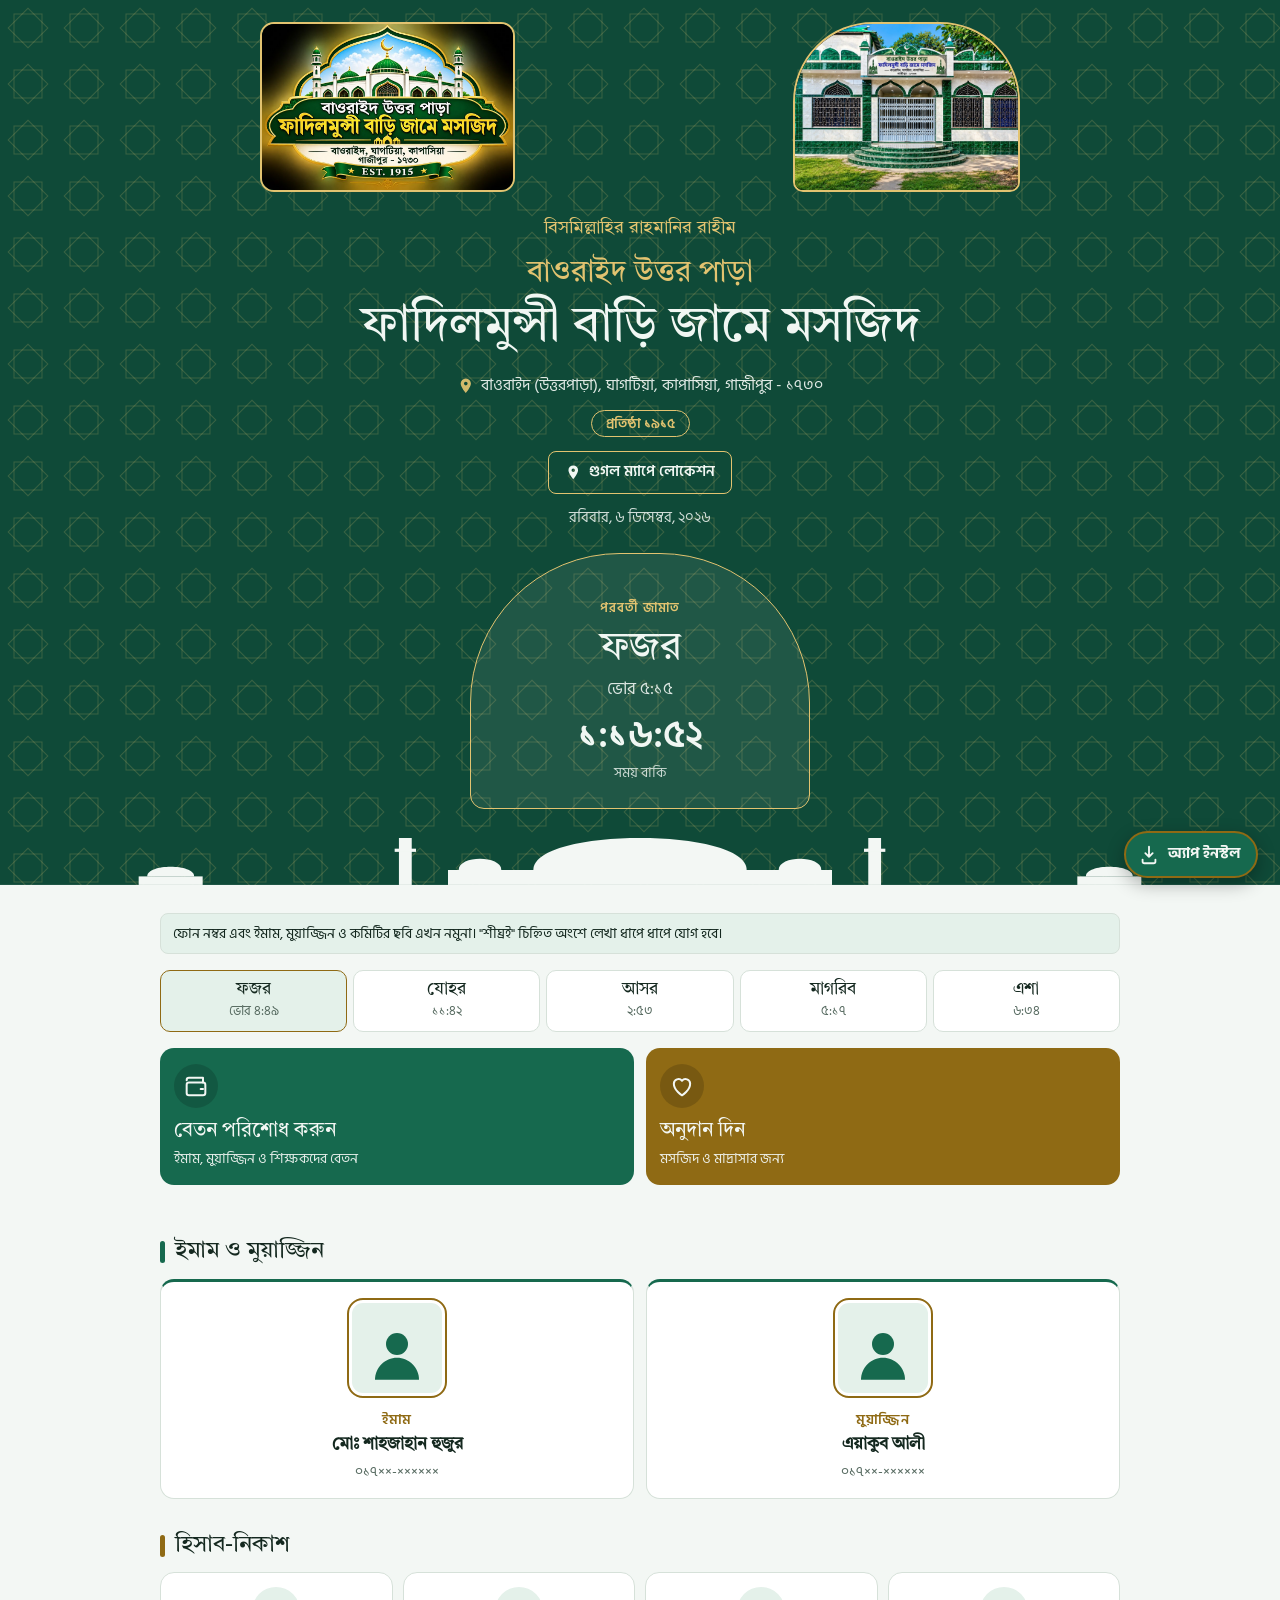
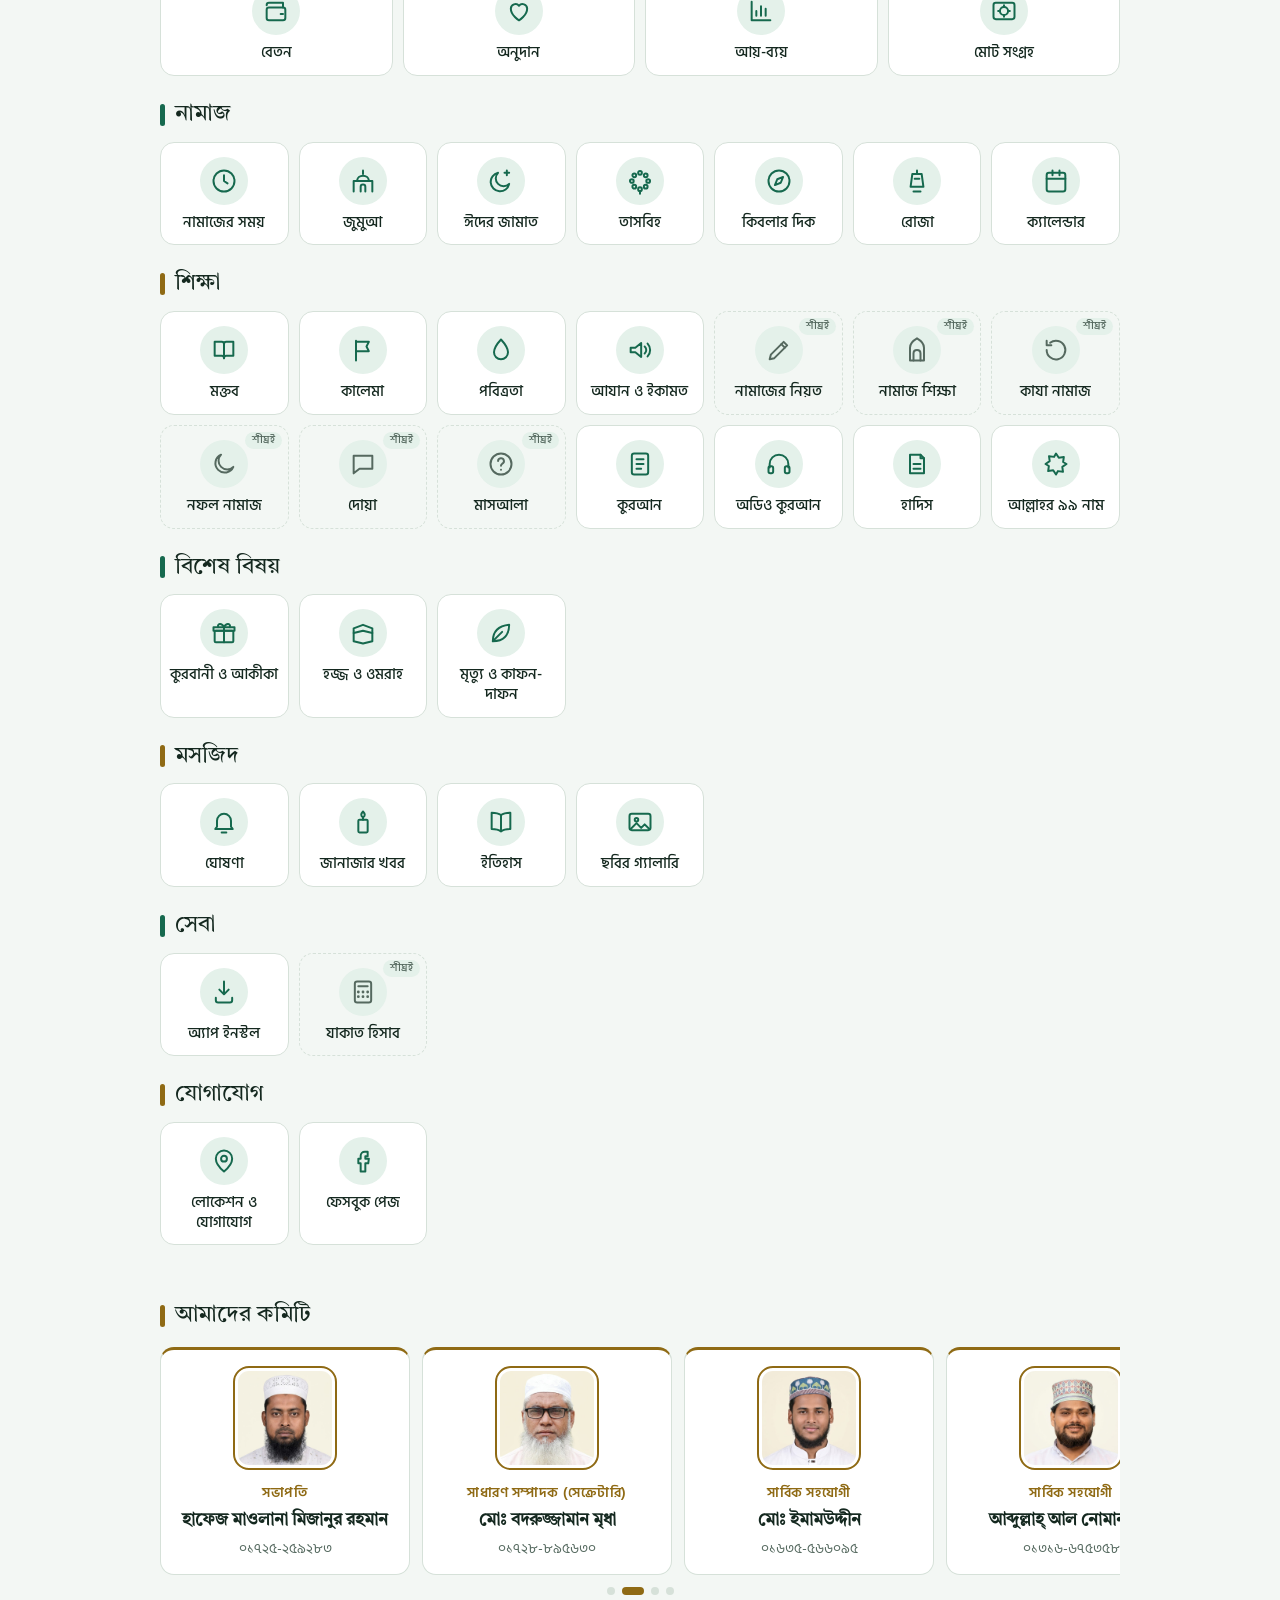
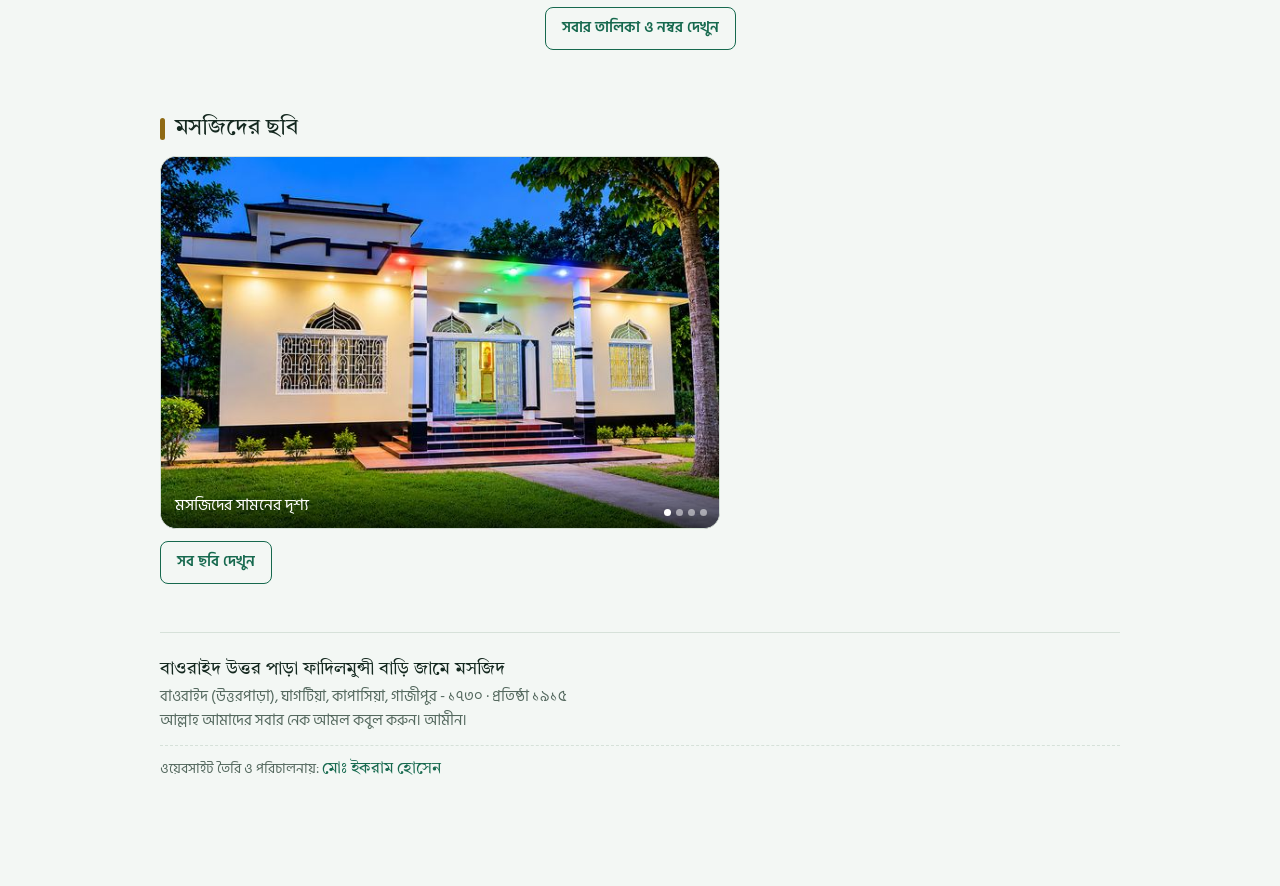
==== commit 26f93ed3: "Add files via upload" ====
--- a/index.html
+++ b/index.html
@@ -1331,7 +1331,7 @@
 })();
 </script>
 <script>
-/* হোমের ছবির স্লাইড (১.৫ সেকেন্ড)। নতুন ছবি দিলে নিচের তালিকায় এক লাইন যোগ করুন। */
+/* হোমের ছবির স্লাইড (২ সেকেন্ড)। নতুন ছবি দিলে নিচের তালিকায় এক লাইন যোগ করুন। */
 (function () {
   var P = [['masjid-01', 'মসজিদের সামনের দৃশ্য'], ['masjid-02', 'নামাজের সময়সূচী বোর্ড'], ['masjid-03', 'মসজিদের ভেতরে জামাত'], ['masjid-04', 'মিহরাব ও মুসল্লিগণ']];
   var box = document.getElementById('gsBox'), cap = document.getElementById('gsCap'), dots = document.getElementById('gsDots');
@@ -1347,7 +1347,7 @@
   paint();
   var reduce = window.matchMedia && matchMedia('(prefers-reduced-motion: reduce)').matches;
   if ('IntersectionObserver' in window) new IntersectionObserver(function (e) { visible = e[0].isIntersecting; }, { threshold: .4 }).observe(box); else visible = true;
-  if (!reduce) setInterval(function () { if (!visible || document.hidden) return; cur = (cur + 1) % P.length; paint(); }, 1500);
+  if (!reduce) setInterval(function () { if (!visible || document.hidden) return; cur = (cur + 1) % P.length; paint(); }, 2000);
 })();
 </script>
 <script>
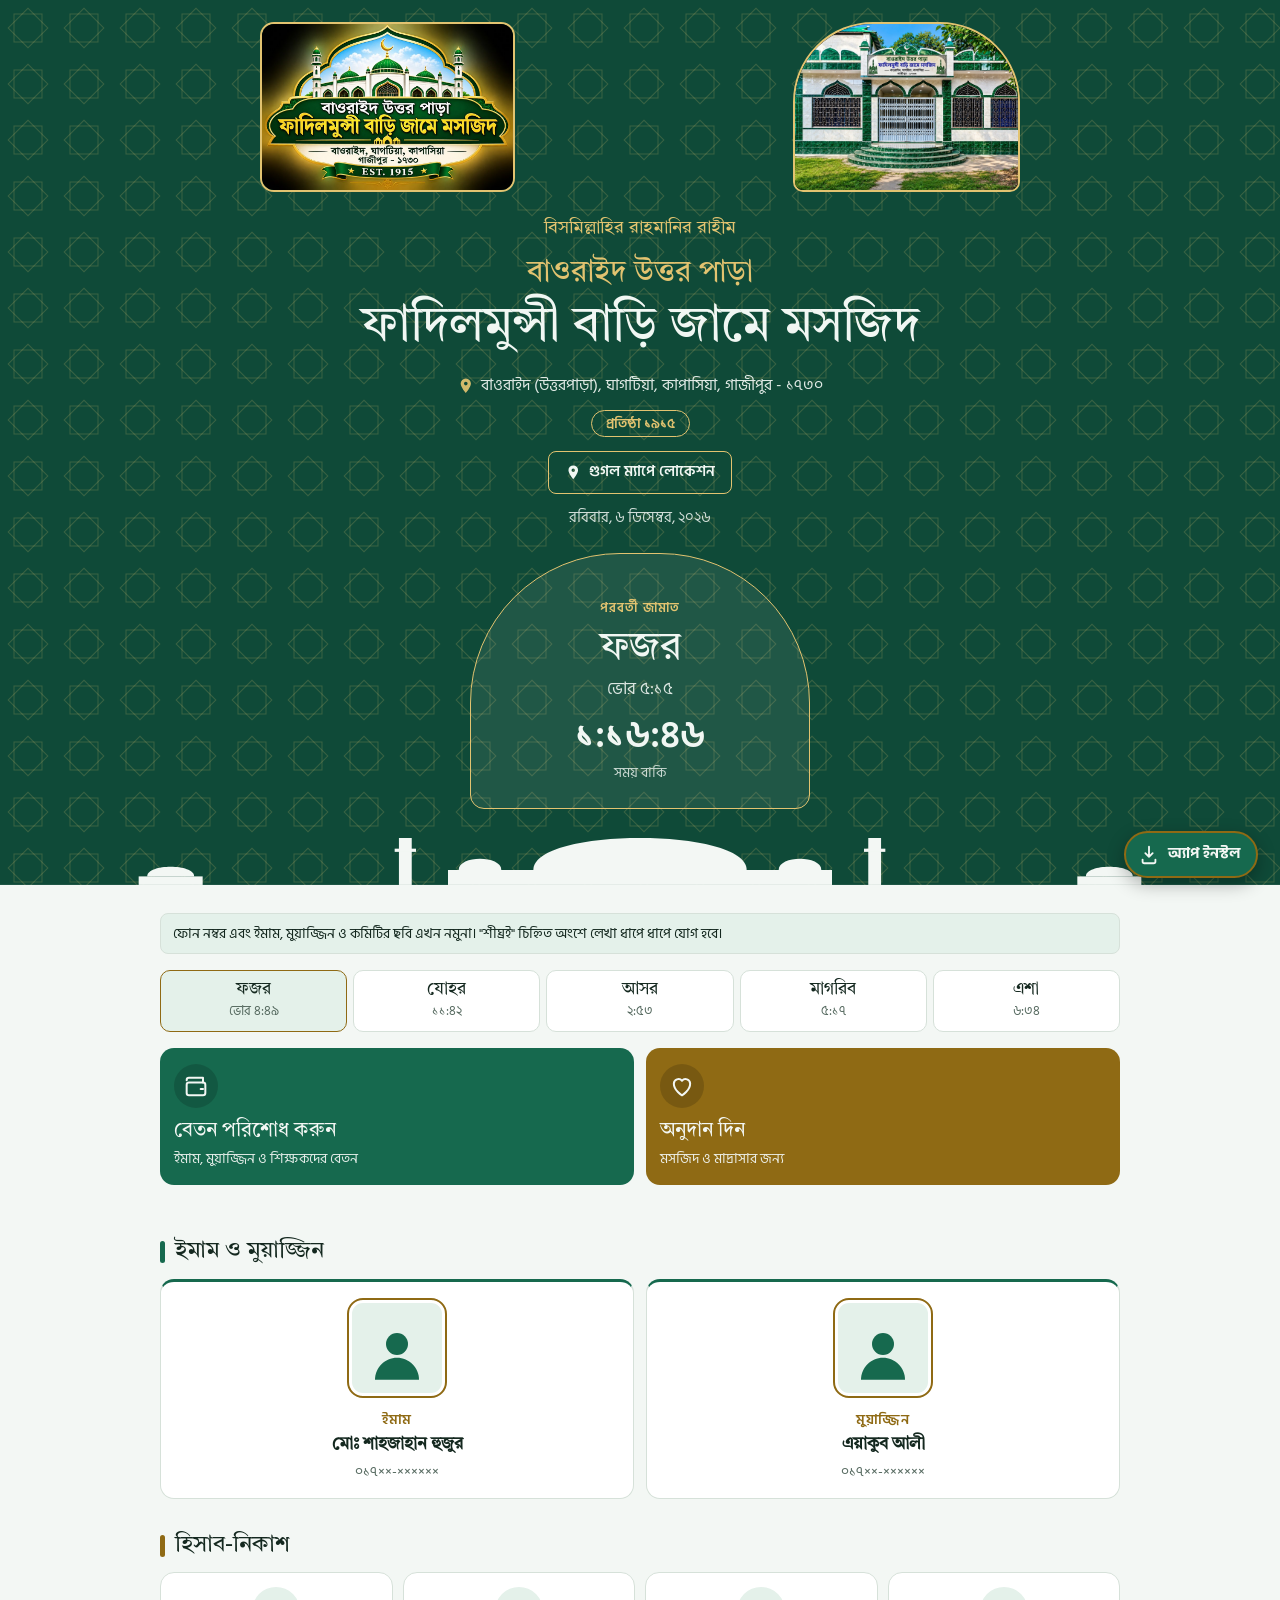
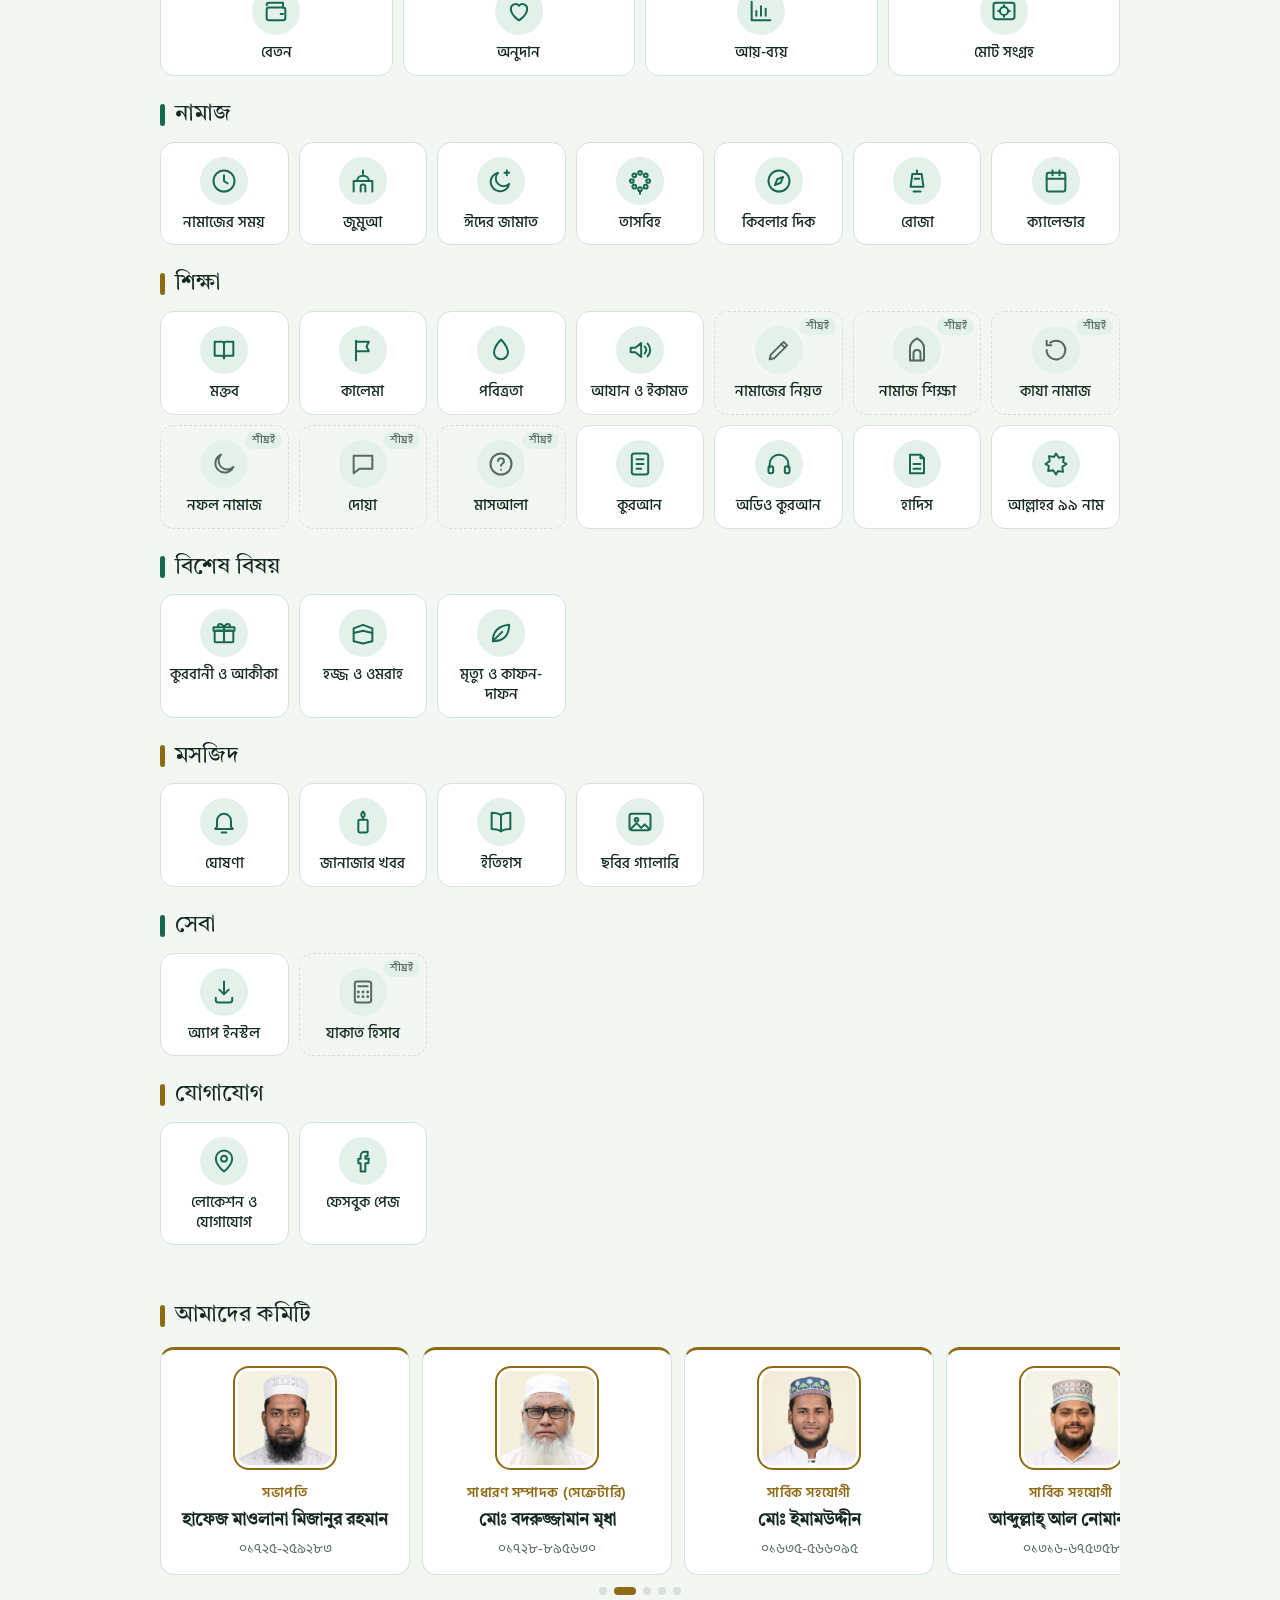
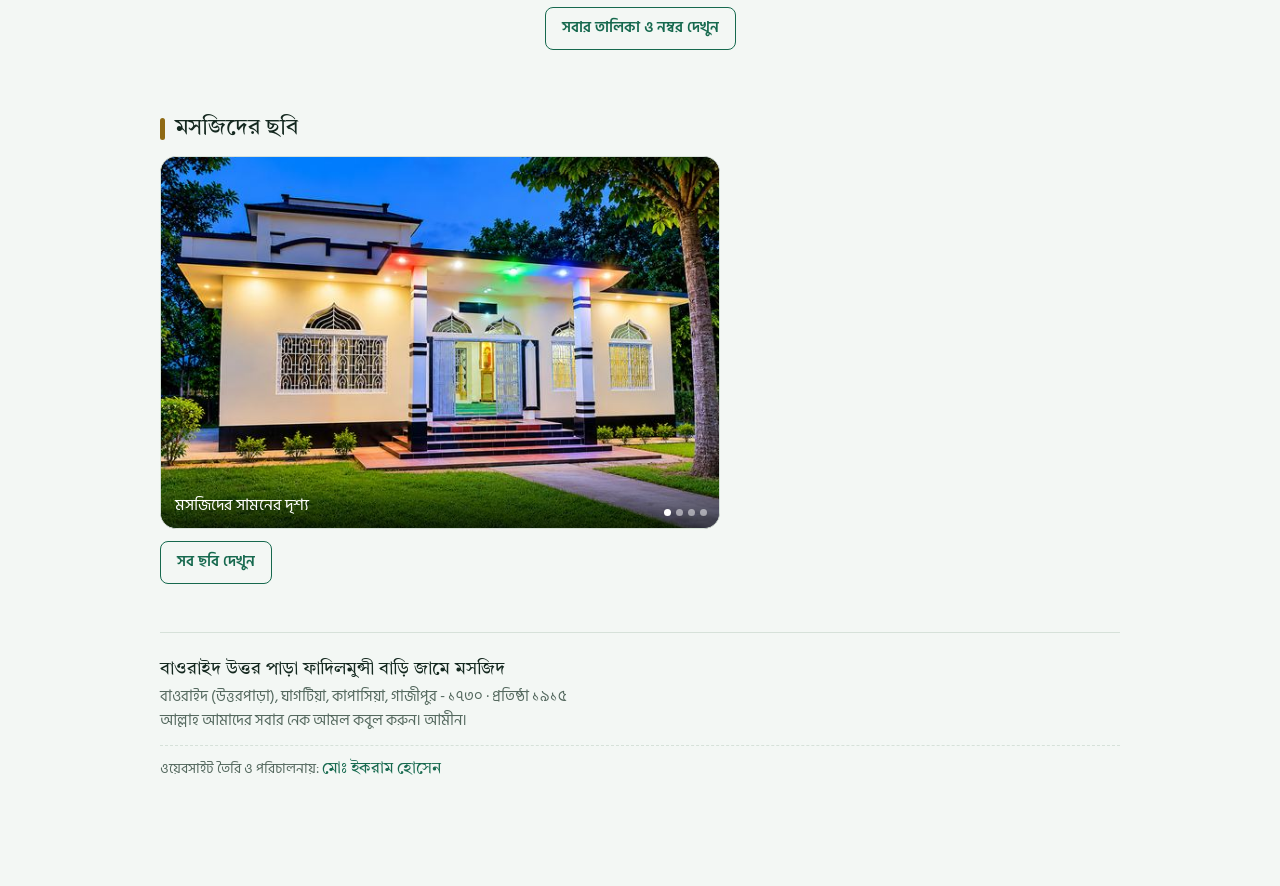
==== commit 9362f6c5: "Add files via upload" ====
--- a/index.html
+++ b/index.html
@@ -652,7 +652,7 @@
     </div>
     <div class="sec-head" style="margin-top:26px"><h2>আইটি সহযোগীতা</h2><span class="label">IT Support</span></div>
     <div class="people">
-      <div class="person"><div class="avatar"><svg aria-hidden="true"><use href="#i-person"/></svg></div><div><div class="role">আইটি সহযোগী</div><div class="nm pending">নাম যুক্ত হবে</div><div class="tel">০১৭××-××××××</div></div></div>
+      <div class="person"><div class="avatar"><img src="ikram.jpg" alt="মোঃ ইকরাম হোসেন" width="480" height="480"></div><div><div class="role">আইটি সহযোগী</div><div class="nm">মোঃ ইকরাম হোসেন</div><div class="tel"><a href="tel:+6581730582">+৬৫ ৮১৭৩ ০৫৮২</a></div></div></div>
     </div>
   </section>
 
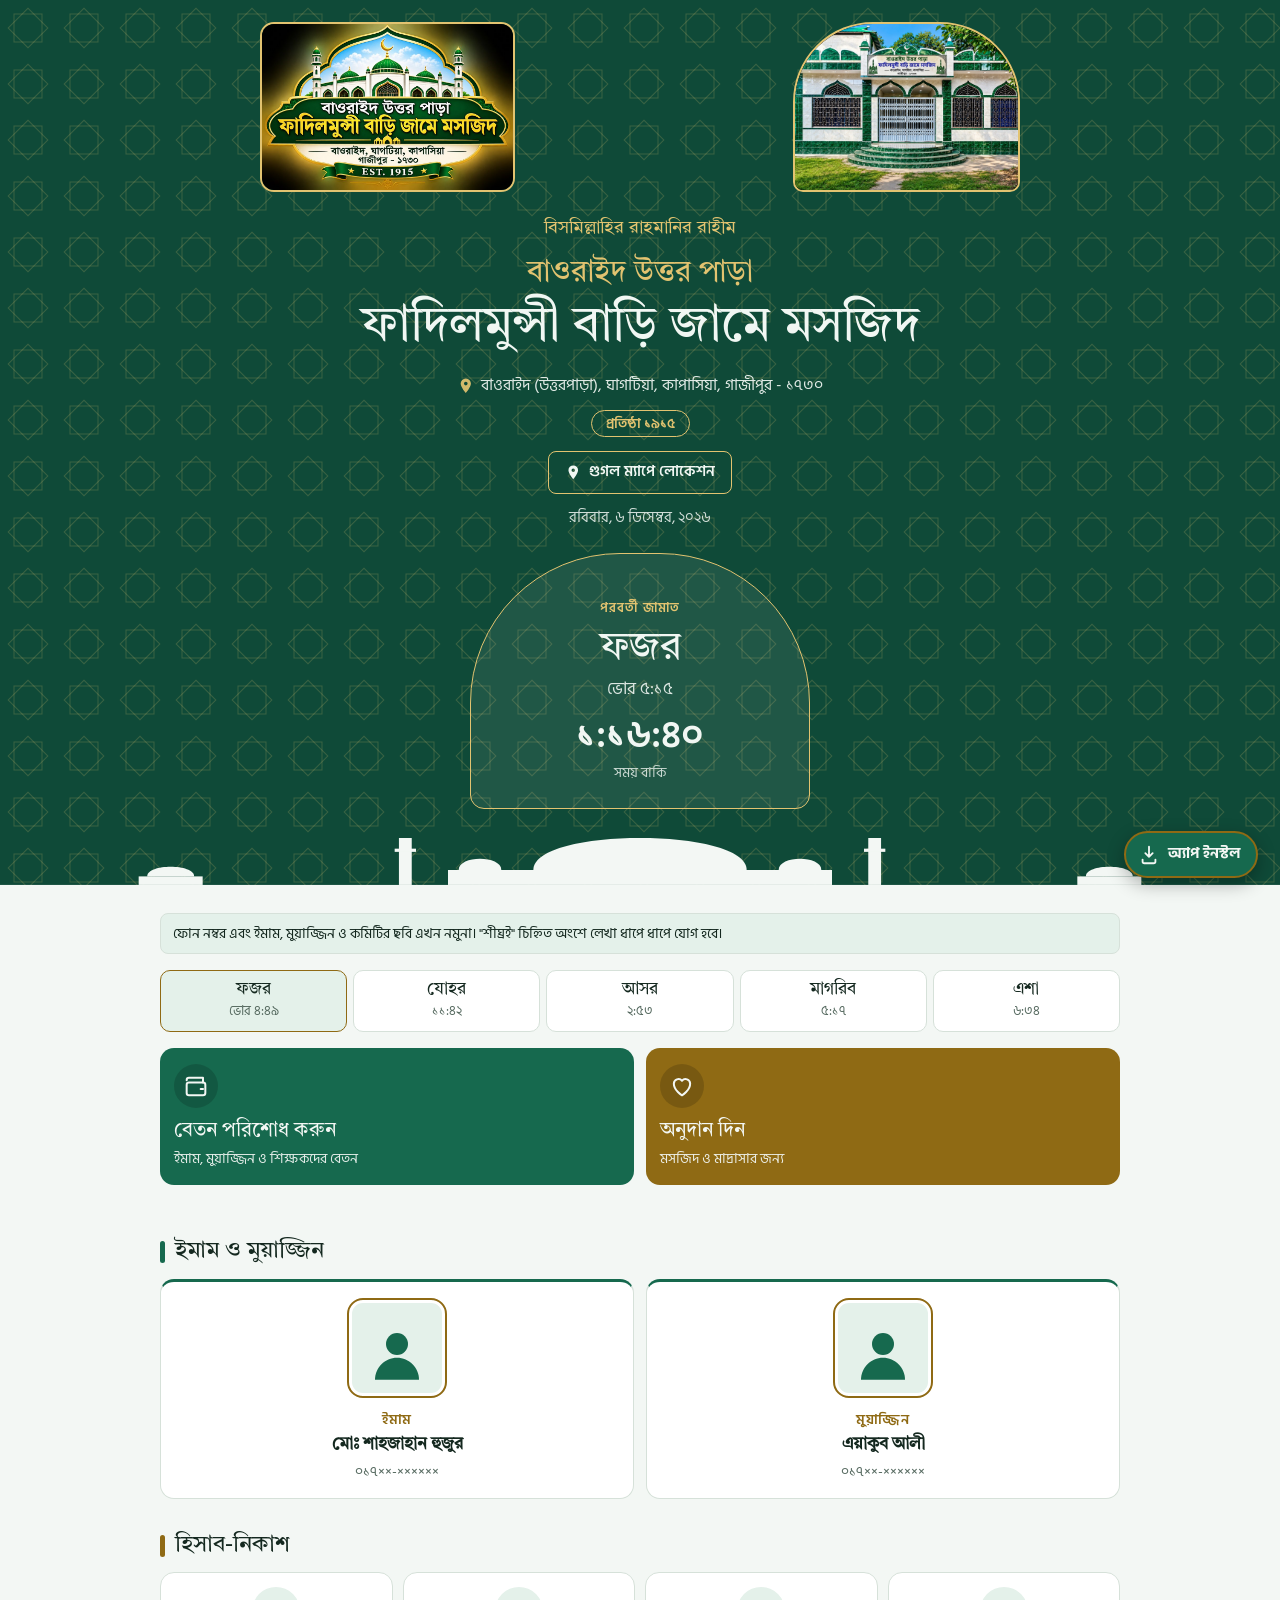
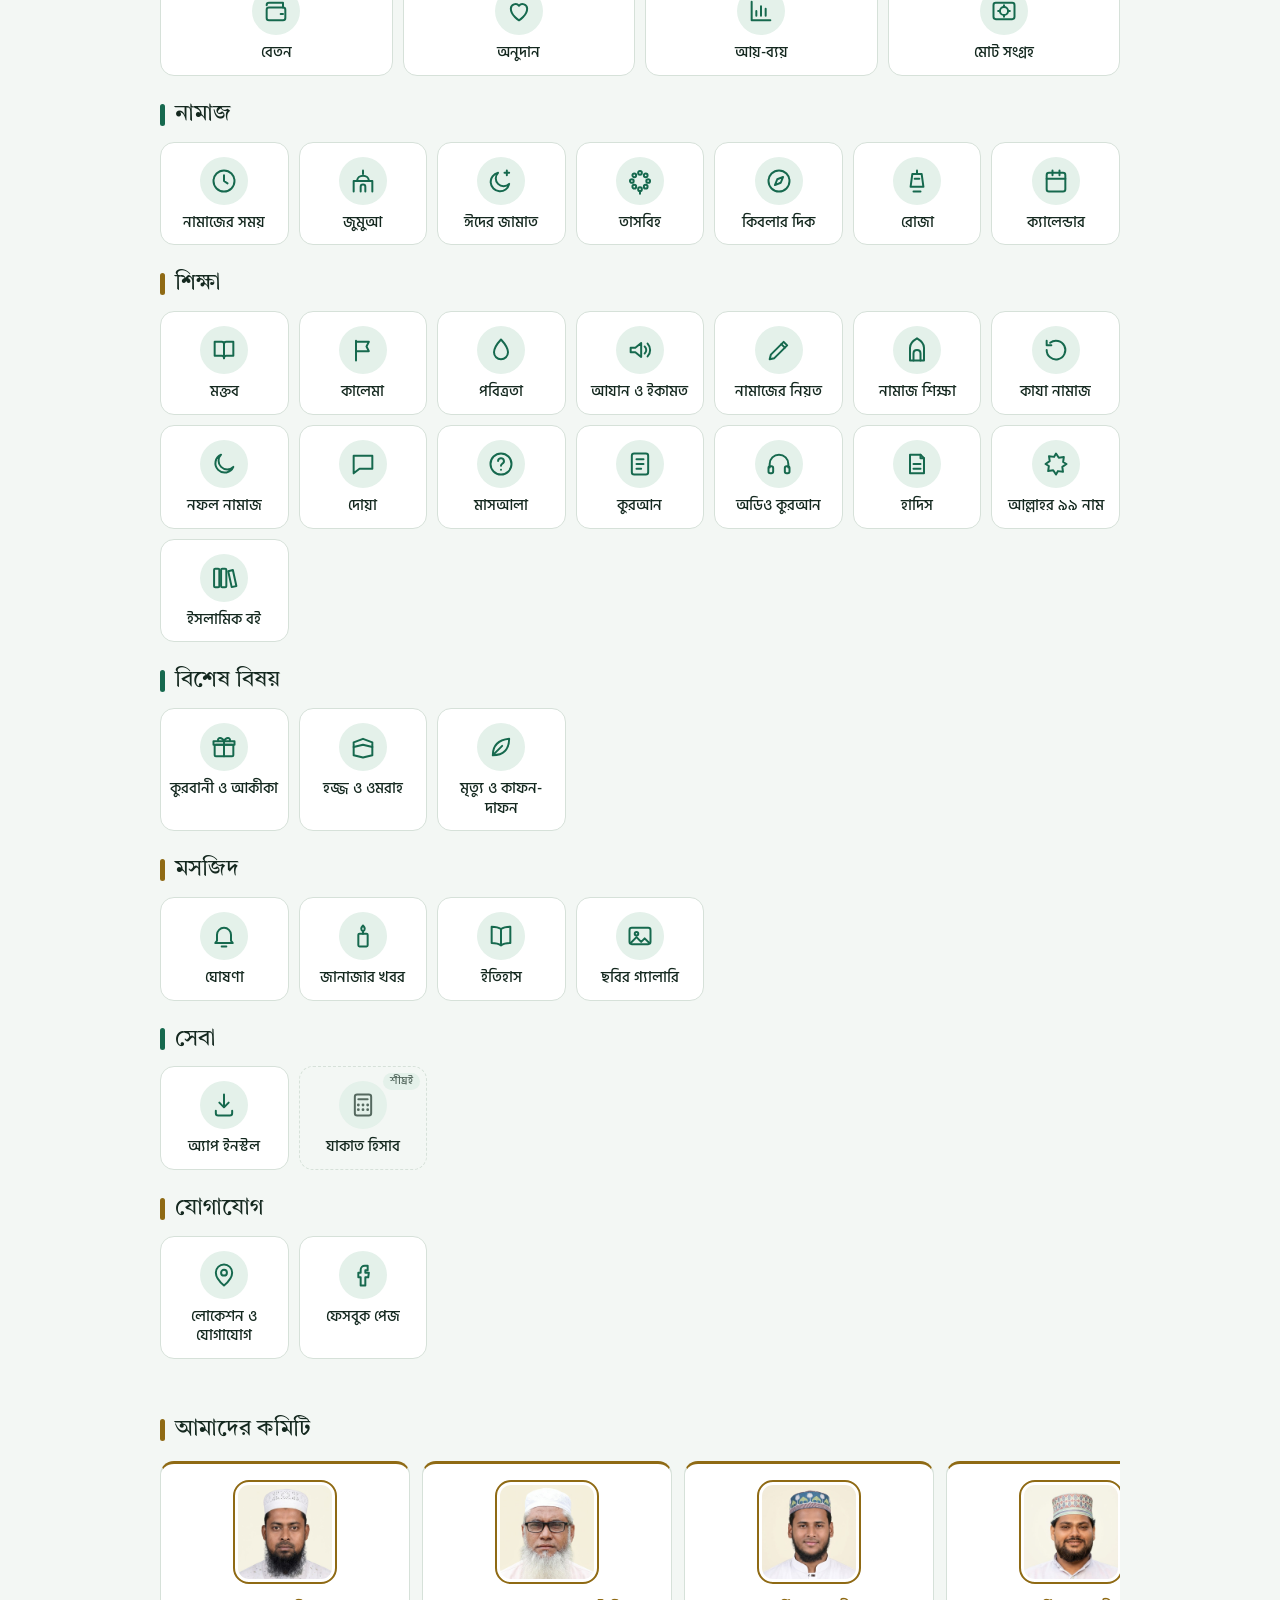
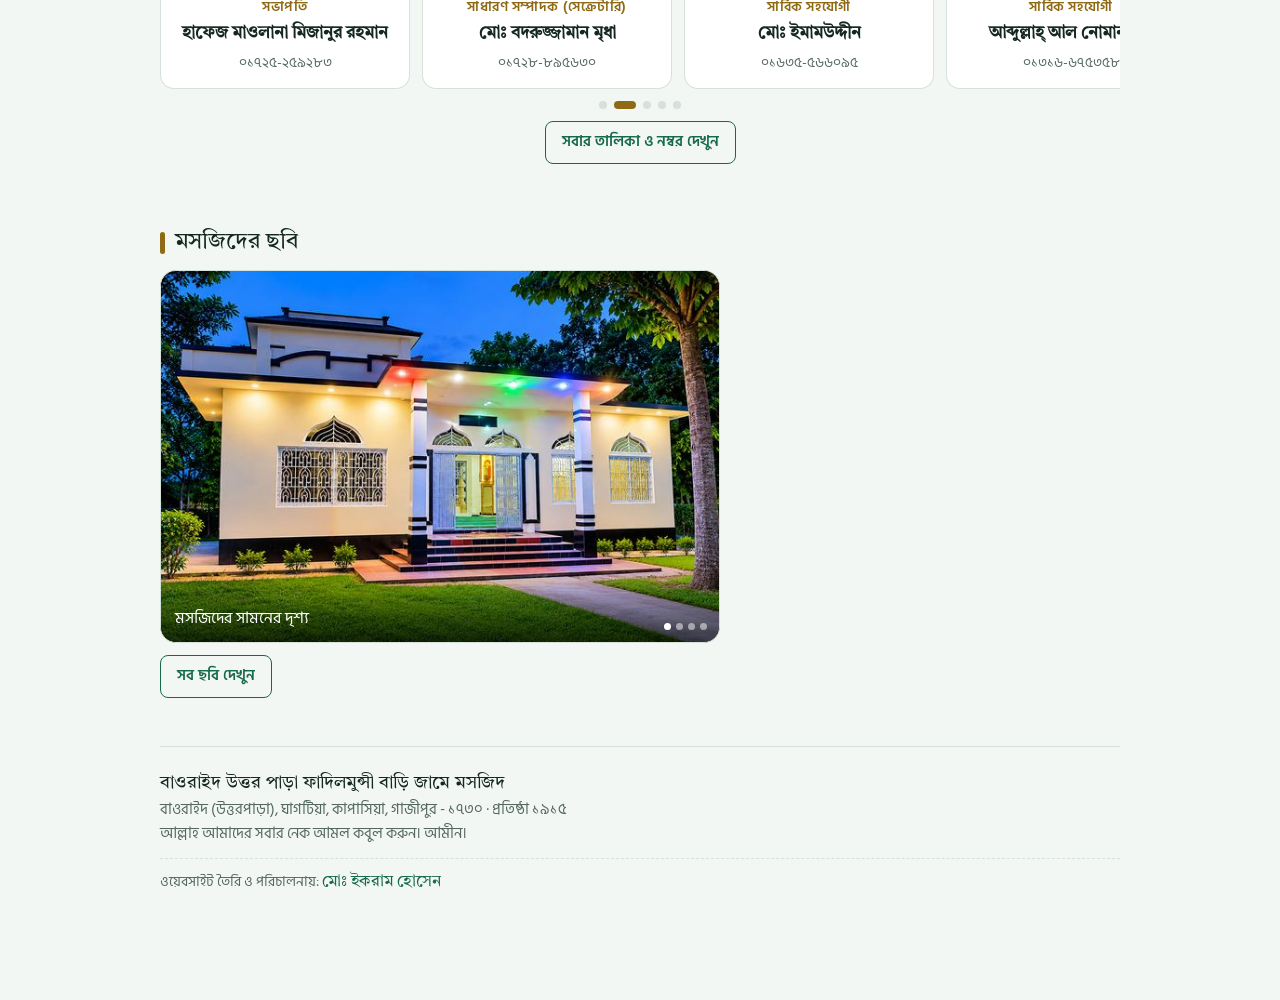
==== commit aa96c9a7: "Add files via upload" ====
--- a/index.html
+++ b/index.html
@@ -414,6 +414,7 @@
   <symbol id="t-people" viewBox="0 0 24 24"><circle cx="9" cy="8" r="3"/><path d="M3 20c0-3.5 2.7-6 6-6s6 2.5 6 6"/><circle cx="17" cy="9" r="2.5"/><path d="M16 14c3 0 5 2 5 5"/></symbol>
   <symbol id="t-history" viewBox="0 0 24 24"><path d="M12 6c-2-1.5-5-2-8-2v14c3 0 6 .5 8 2 2-1.5 5-2 8-2V4c-3 0-6 .5-8 2z"/><path d="M12 6v14"/></symbol>
   <symbol id="t-image" viewBox="0 0 24 24"><rect x="3" y="5" width="18" height="14" rx="2"/><circle cx="9" cy="10" r="1.5"/><path d="M4 18l5-5 4 4 3-3 4 4"/></symbol>
+  <symbol id="t-books" viewBox="0 0 24 24"><rect x="3.5" y="4" width="4.5" height="16" rx="1"/><rect x="9.5" y="4" width="4.5" height="16" rx="1"/><path d="M15.6 6.2l4-1 3 13.6-4 1z"/></symbol>
   <symbol id="t-school" viewBox="0 0 24 24"><path d="M4 5h6a2 2 0 0 1 2 2v12a2 2 0 0 0-2-2H4z"/><path d="M20 5h-6a2 2 0 0 0-2 2v12a2 2 0 0 1 2-2h6z"/></symbol>
   <symbol id="t-arch" viewBox="0 0 24 24"><path d="M6 21V10c0-4 2.5-6 6-8 3.5 2 6 4 6 8v11z"/><path d="M9 21v-6c0-2 1.5-3 3-3s3 1 3 3v6"/></symbol>
   <symbol id="t-chat" viewBox="0 0 24 24"><path d="M4 5h16v11H9l-5 4z"/></symbol>
@@ -527,16 +528,17 @@
     <a class="tile soon" href="#kalema"><span class="ib"><svg class="ti" aria-hidden="true"><use href="#t-flag"/></svg></span><span>কালেমা</span><em class="bd">শীঘ্রই</em></a>
     <a class="tile soon" href="#pobitrota"><span class="ib"><svg class="ti" aria-hidden="true"><use href="#t-drop"/></svg></span><span>পবিত্রতা</span><em class="bd">শীঘ্রই</em></a>
     <a class="tile soon" href="#azan"><span class="ib"><svg class="ti" aria-hidden="true"><use href="#t-speaker"/></svg></span><span>আযান ও ইকামত</span><em class="bd">শীঘ্রই</em></a>
-    <a class="tile soon" href="#niyat"><span class="ib"><svg class="ti" aria-hidden="true"><use href="#t-pen"/></svg></span><span>নামাজের নিয়ত</span><em class="bd">শীঘ্রই</em></a>
-    <a class="tile soon" href="#namaz"><span class="ib"><svg class="ti" aria-hidden="true"><use href="#t-arch"/></svg></span><span>নামাজ শিক্ষা</span><em class="bd">শীঘ্রই</em></a>
-    <a class="tile soon" href="#kaza"><span class="ib"><svg class="ti" aria-hidden="true"><use href="#t-redo"/></svg></span><span>কাযা নামাজ</span><em class="bd">শীঘ্রই</em></a>
-    <a class="tile soon" href="#nafl"><span class="ib"><svg class="ti" aria-hidden="true"><use href="#t-moon"/></svg></span><span>নফল নামাজ</span><em class="bd">শীঘ্রই</em></a>
-    <a class="tile soon" href="#dua"><span class="ib"><svg class="ti" aria-hidden="true"><use href="#t-chat"/></svg></span><span>দোয়া</span><em class="bd">শীঘ্রই</em></a>
-    <a class="tile soon" href="#masala"><span class="ib"><svg class="ti" aria-hidden="true"><use href="#t-help"/></svg></span><span>মাসআলা</span><em class="bd">শীঘ্রই</em></a>
+    <a class="tile" href="niyat.html"><span class="ib"><svg class="ti" aria-hidden="true"><use href="#t-pen"/></svg></span><span>নামাজের নিয়ত</span></a>
+    <a class="tile" href="namaz.html"><span class="ib"><svg class="ti" aria-hidden="true"><use href="#t-arch"/></svg></span><span>নামাজ শিক্ষা</span></a>
+    <a class="tile" href="kaza.html"><span class="ib"><svg class="ti" aria-hidden="true"><use href="#t-redo"/></svg></span><span>কাযা নামাজ</span></a>
+    <a class="tile" href="nafl.html"><span class="ib"><svg class="ti" aria-hidden="true"><use href="#t-moon"/></svg></span><span>নফল নামাজ</span></a>
+    <a class="tile" href="dua.html"><span class="ib"><svg class="ti" aria-hidden="true"><use href="#t-chat"/></svg></span><span>দোয়া</span></a>
+    <a class="tile" href="masala.html"><span class="ib"><svg class="ti" aria-hidden="true"><use href="#t-help"/></svg></span><span>মাসআলা</span></a>
     <a class="tile" href="quran.html"><span class="ib"><svg class="ti" aria-hidden="true"><use href="#t-quran"/></svg></span><span>কুরআন</span></a>
     <a class="tile" href="quran.html#audio"><span class="ib"><svg class="ti" aria-hidden="true"><use href="#t-phones"/></svg></span><span>অডিও কুরআন</span></a>
     <a class="tile" href="hadith.html"><span class="ib"><svg class="ti" aria-hidden="true"><use href="#t-hadith"/></svg></span><span>হাদিস</span></a>
     <a class="tile soon" href="#names"><span class="ib"><svg class="ti" aria-hidden="true"><use href="#t-seal"/></svg></span><span>আল্লাহর ৯৯ নাম</span><em class="bd">শীঘ্রই</em></a>
+    <a class="tile" href="books.html"><span class="ib"><svg class="ti" aria-hidden="true"><use href="#t-books"/></svg></span><span>ইসলামিক বই</span></a>
   </div></div>
   <div class="grp" style="--c: var(--accent)"><h2>বিশেষ বিষয়</h2><div class="tiles">
     <a class="tile" href="bishesh.html#qurbani"><span class="ib"><svg class="ti" aria-hidden="true"><use href="#t-gift"/></svg></span><span>কুরবানী ও আকীকা</span></a>
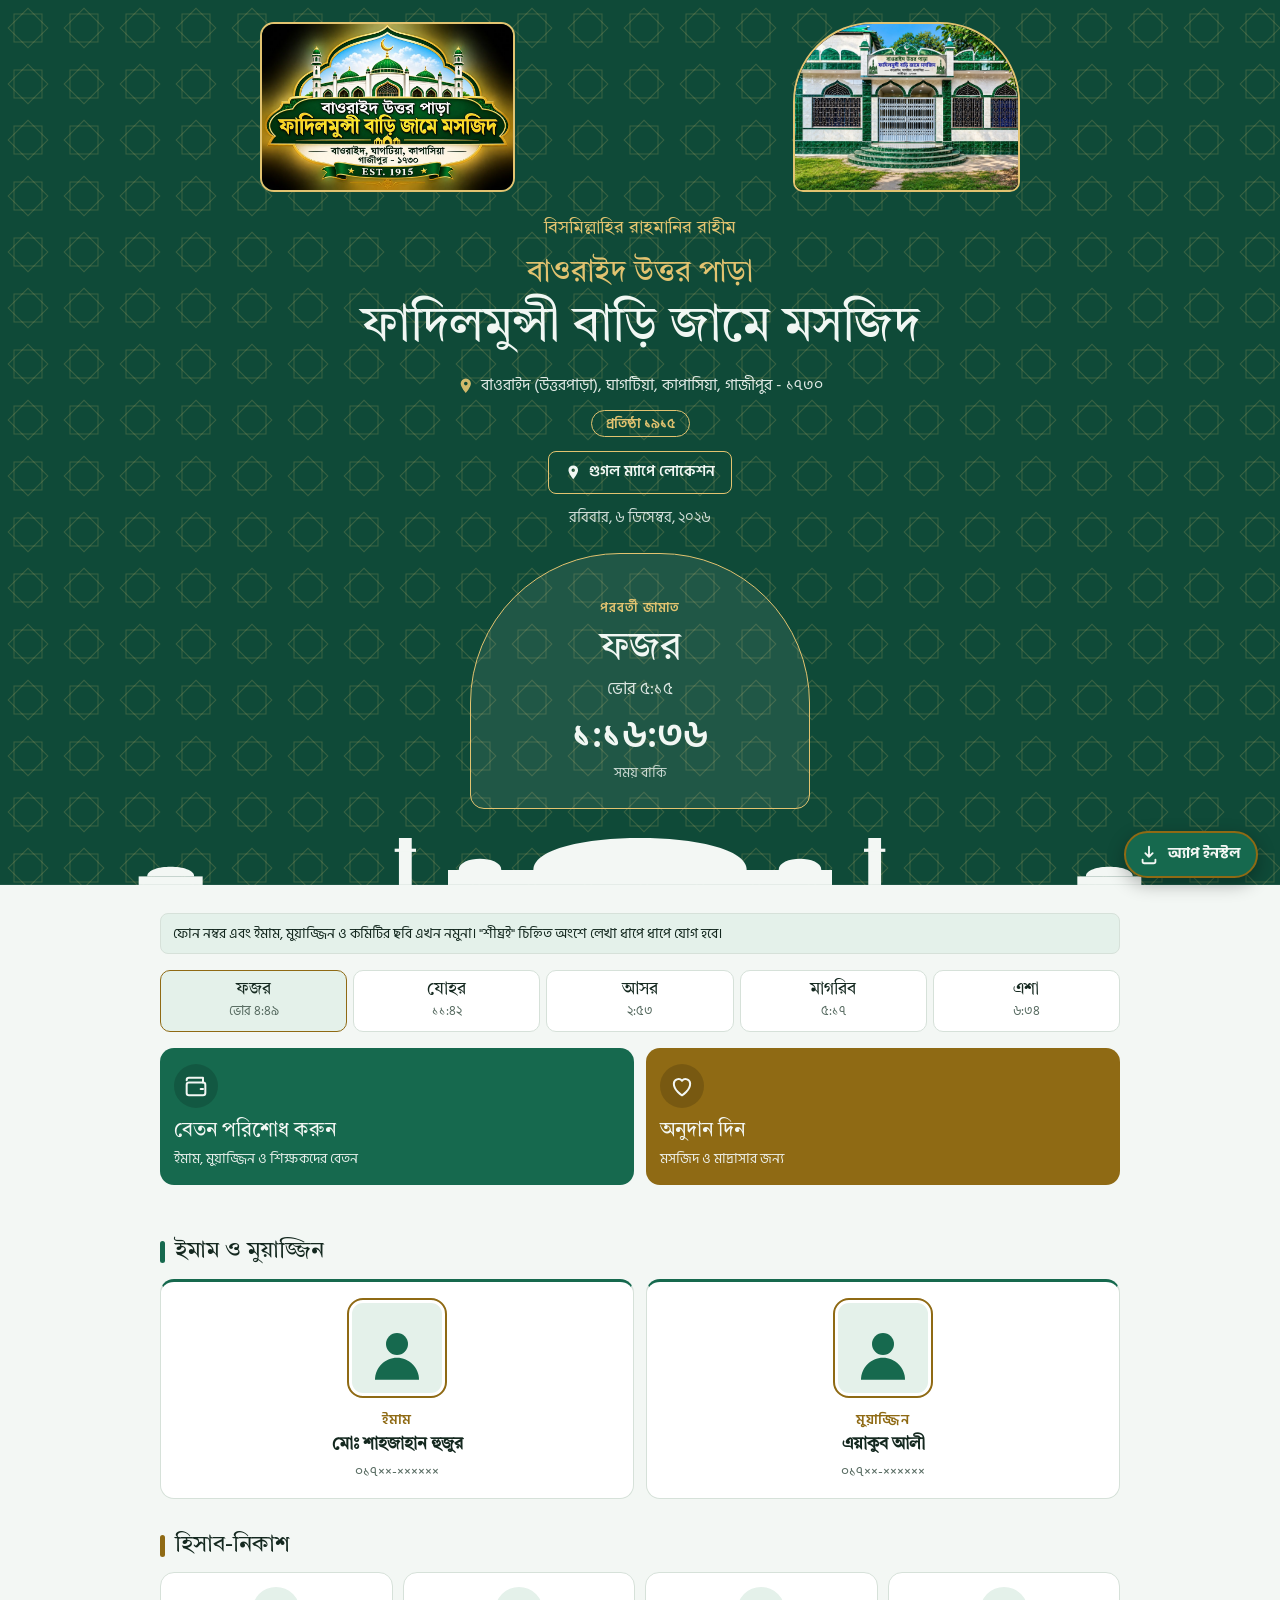
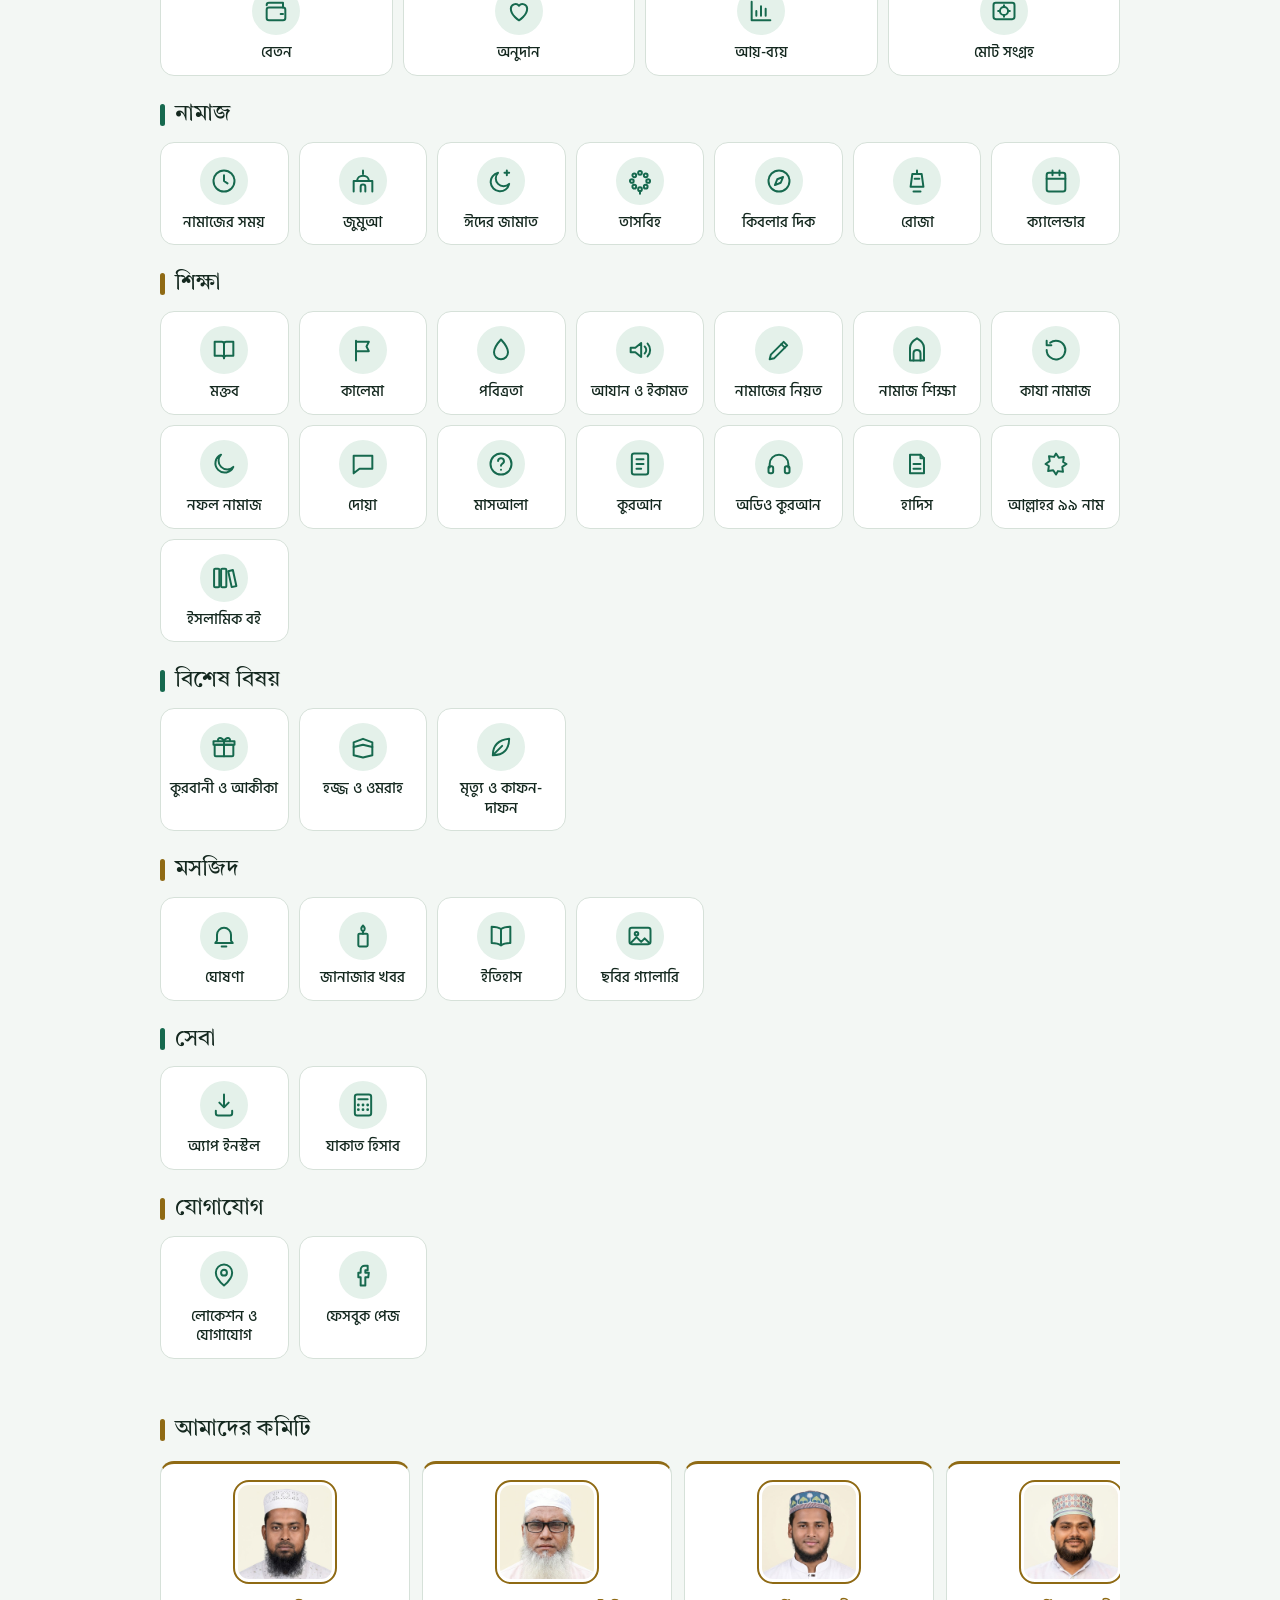
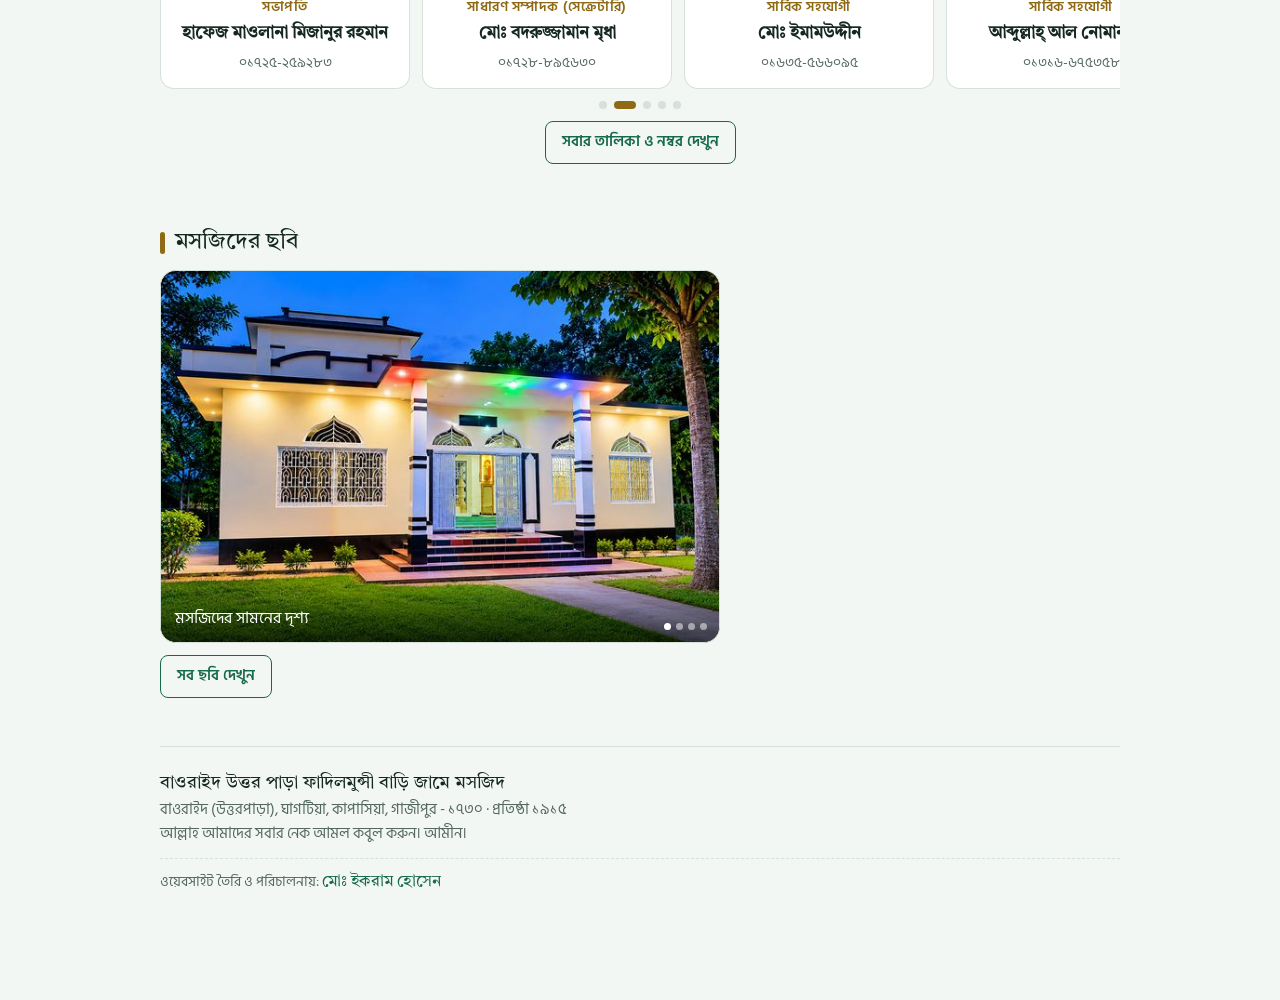
==== commit 627537e4: "Add files via upload" ====
--- a/index.html
+++ b/index.html
@@ -553,7 +553,7 @@
   </div></div>
   <div class="grp" style="--c: var(--accent)"><h2>সেবা</h2><div class="tiles">
     <a class="tile" href="#install"><span class="ib"><svg class="ti" aria-hidden="true"><use href="#t-install"/></svg></span><span>অ্যাপ ইনস্টল</span></a>
-    <a class="tile soon" href="#zakat"><span class="ib"><svg class="ti" aria-hidden="true"><use href="#t-calc"/></svg></span><span>যাকাত হিসাব</span><em class="bd">শীঘ্রই</em></a>
+    <a class="tile" href="zakat.html"><span class="ib"><svg class="ti" aria-hidden="true"><use href="#t-calc"/></svg></span><span>যাকাত হিসাব</span></a>
   </div></div>
   <div class="grp" style="--c: var(--gold)"><h2>যোগাযোগ</h2><div class="tiles">
     <a class="tile" href="#contact"><span class="ib"><svg class="ti" aria-hidden="true"><use href="#t-pin"/></svg></span><span>লোকেশন ও যোগাযোগ</span></a>
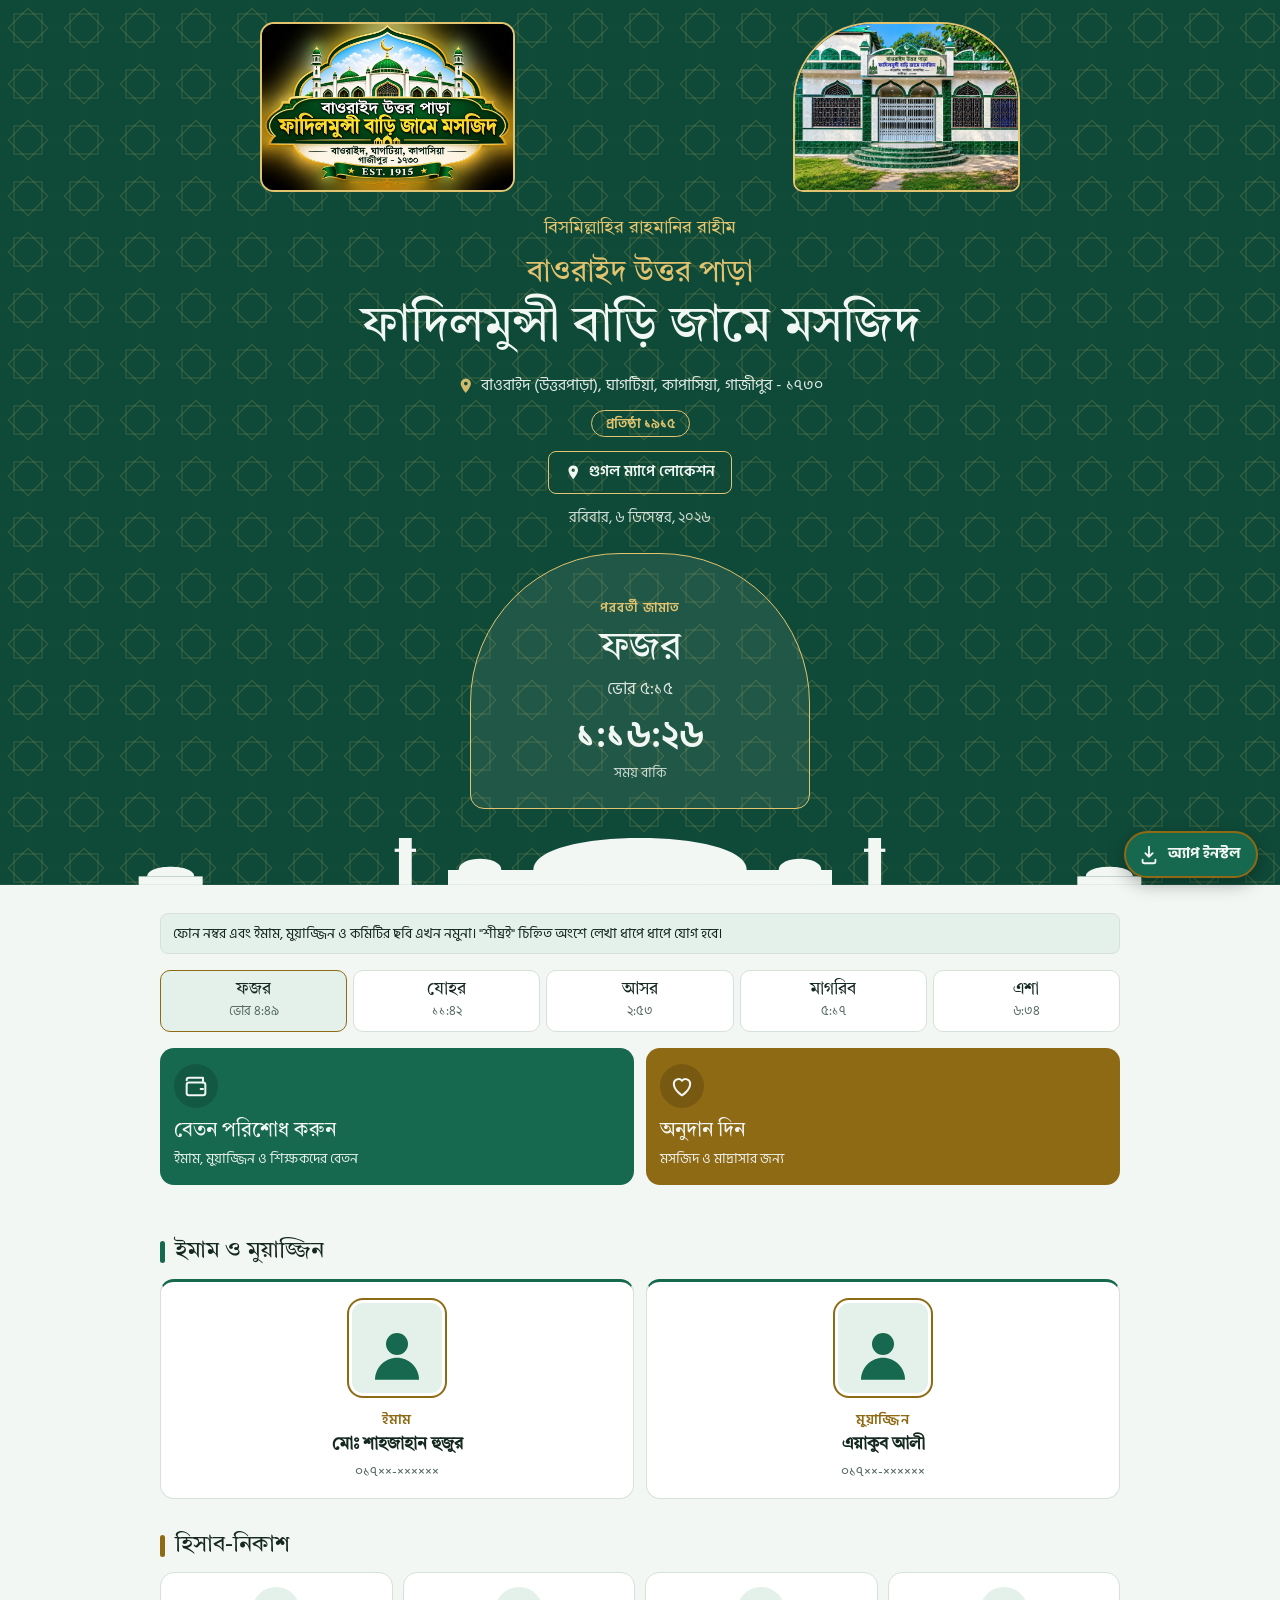
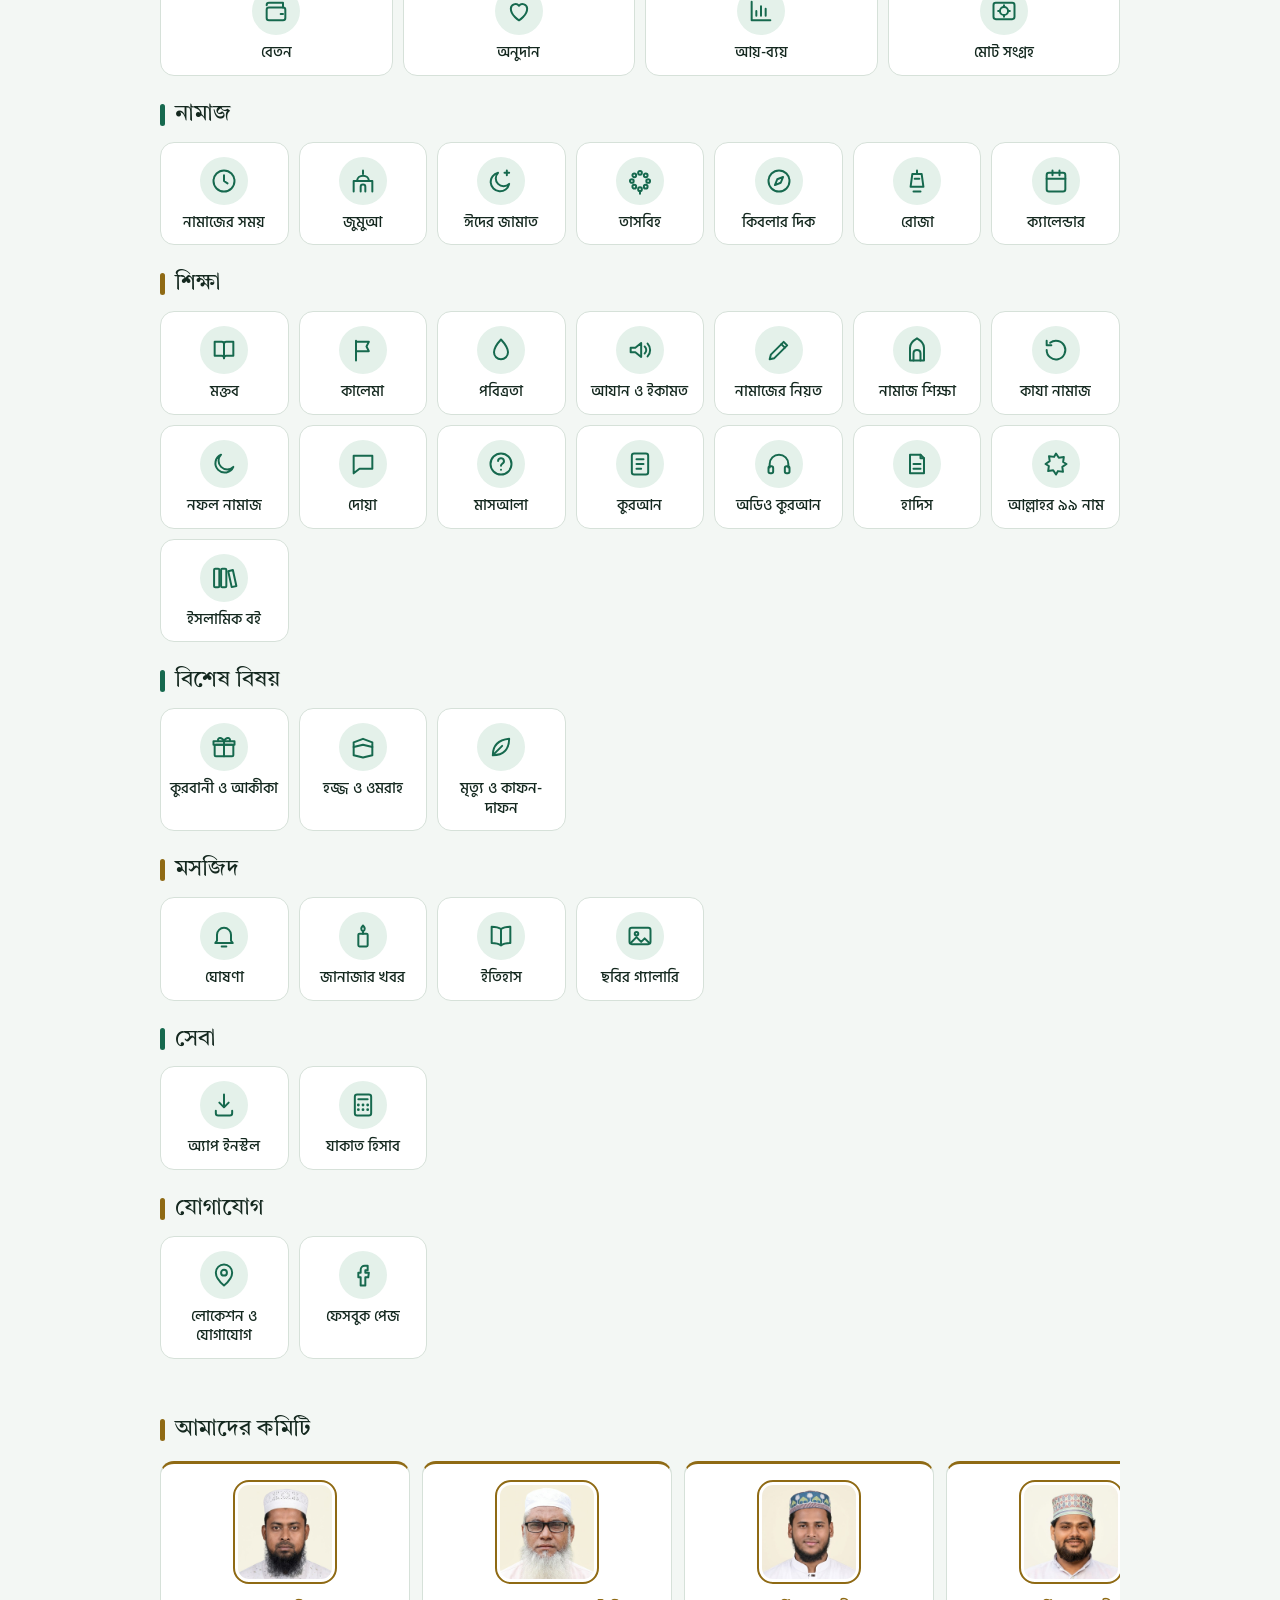
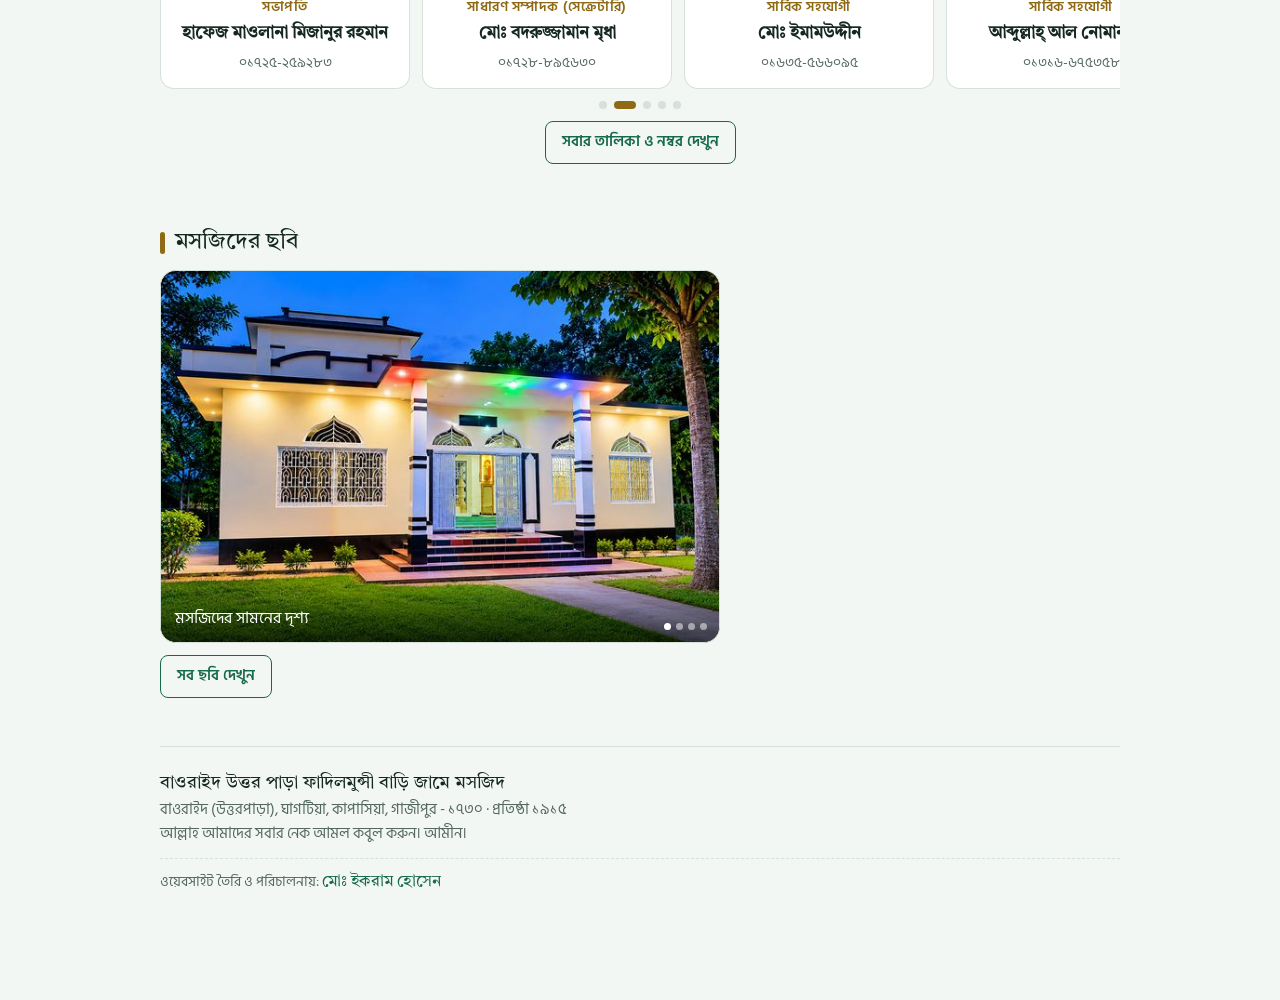
==== commit f583a991: "Add files via upload" ====
--- a/index.html
+++ b/index.html
@@ -322,6 +322,16 @@
 @media (prefers-reduced-motion: reduce) { .ifab.pulse { animation: none; } }
 body.has-fab { padding-bottom: 76px; }
 .inst { display: grid; gap: 14px; }
+.inst .ibig { display: flex; flex-direction: column; align-items: center; gap: 12px; text-align: center; }
+.inst .iico { border-radius: 20px; border: 2px solid var(--gold); }
+.btn.big { width: 100%; font-size: 21px; padding: 16px 20px; border-radius: 14px; }
+.inst .ihelp { width: 100%; text-align: left; background: var(--hl); border: 1px solid var(--line); border-radius: 12px; padding: 12px 14px; }
+.inst .ihelp ol { margin: 6px 0 0; padding-left: 22px; }
+.inst .ihelp .btn { margin-top: 10px; text-decoration: none; }
+.inst .idone { font-weight: 700; color: var(--accent); margin: 0; font-size: 18px; }
+.inst details.acc2 > summary { cursor: pointer; font-weight: 600; }
+.inst details.acc2[open] > summary { margin-bottom: 10px; }
+.inst details.acc2 .qrbox { display: flex; flex-direction: column; align-items: center; gap: 10px; text-align: center; }
 .inst .qrbox { display: flex; flex-direction: column; align-items: center; gap: 10px; text-align: center; }
 .inst .qr { width: 220px; height: 220px; border: 6px solid #fff; border-radius: 12px; box-shadow: 0 0 0 2px var(--gold); background: #fff; }
 .inst .lnk { font-size: 14px; word-break: break-all; color: var(--accent); font-weight: 600; }
@@ -826,37 +836,33 @@
   <section class="view" id="install">
     <div class="sec-head"><h2>অ্যাপ ইনস্টল করুন</h2><span class="label">Install</span></div>
     <div class="inst">
-      <div class="card qrbox">
-        <h3>ক্যামেরা দিয়ে স্ক্যান করুন</h3>
-        <p style="color:var(--muted)">ফোনের ক্যামেরা QR কোডের দিকে ধরুন, লিংক খুললে নিচের ধাপ অনুসরণ করুন।</p>
-        <svg class="qr" xmlns="http://www.w3.org/2000/svg" viewBox="0 0 37 37" shape-rendering="crispEdges" role="img" aria-label="অ্যাপ ইনস্টলের QR কোড"><rect width="100%" height="100%" fill="#fff"/><path fill="#0b2a20" d="M4 4h1v1h-1zM5 4h1v1h-1zM6 4h1v1h-1zM7 4h1v1h-1zM8 4h1v1h-1zM9 4h1v1h-1zM10 4h1v1h-1zM13 4h1v1h-1zM14 4h1v1h-1zM15 4h1v1h-1zM18 4h1v1h-1zM22 4h1v1h-1zM26 4h1v1h-1zM27 4h1v1h-1zM28 4h1v1h-1zM29 4h1v1h-1zM30 4h1v1h-1zM31 4h1v1h-1zM32 4h1v1h-1zM4 5h1v1h-1zM10 5h1v1h-1zM15 5h1v1h-1zM16 5h1v1h-1zM18 5h1v1h-1zM22 5h1v1h-1zM26 5h1v1h-1zM32 5h1v1h-1zM4 6h1v1h-1zM6 6h1v1h-1zM7 6h1v1h-1zM8 6h1v1h-1zM10 6h1v1h-1zM13 6h1v1h-1zM14 6h1v1h-1zM15 6h1v1h-1zM18 6h1v1h-1zM19 6h1v1h-1zM20 6h1v1h-1zM23 6h1v1h-1zM26 6h1v1h-1zM28 6h1v1h-1zM29 6h1v1h-1zM30 6h1v1h-1zM32 6h1v1h-1zM4 7h1v1h-1zM6 7h1v1h-1zM7 7h1v1h-1zM8 7h1v1h-1zM10 7h1v1h-1zM12 7h1v1h-1zM14 7h1v1h-1zM15 7h1v1h-1zM16 7h1v1h-1zM17 7h1v1h-1zM18 7h1v1h-1zM21 7h1v1h-1zM23 7h1v1h-1zM24 7h1v1h-1zM26 7h1v1h-1zM28 7h1v1h-1zM29 7h1v1h-1zM30 7h1v1h-1zM32 7h1v1h-1zM4 8h1v1h-1zM6 8h1v1h-1zM7 8h1v1h-1zM8 8h1v1h-1zM10 8h1v1h-1zM12 8h1v1h-1zM14 8h1v1h-1zM16 8h1v1h-1zM17 8h1v1h-1zM20 8h1v1h-1zM22 8h1v1h-1zM23 8h1v1h-1zM24 8h1v1h-1zM26 8h1v1h-1zM28 8h1v1h-1zM29 8h1v1h-1zM30 8h1v1h-1zM32 8h1v1h-1zM4 9h1v1h-1zM10 9h1v1h-1zM13 9h1v1h-1zM14 9h1v1h-1zM16 9h1v1h-1zM17 9h1v1h-1zM18 9h1v1h-1zM24 9h1v1h-1zM26 9h1v1h-1zM32 9h1v1h-1zM4 10h1v1h-1zM5 10h1v1h-1zM6 10h1v1h-1zM7 10h1v1h-1zM8 10h1v1h-1zM9 10h1v1h-1zM10 10h1v1h-1zM12 10h1v1h-1zM14 10h1v1h-1zM16 10h1v1h-1zM18 10h1v1h-1zM20 10h1v1h-1zM22 10h1v1h-1zM24 10h1v1h-1zM26 10h1v1h-1zM27 10h1v1h-1zM28 10h1v1h-1zM29 10h1v1h-1zM30 10h1v1h-1zM31 10h1v1h-1zM32 10h1v1h-1zM13 11h1v1h-1zM15 11h1v1h-1zM22 11h1v1h-1zM23 11h1v1h-1zM4 12h1v1h-1zM5 12h1v1h-1zM9 12h1v1h-1zM10 12h1v1h-1zM11 12h1v1h-1zM13 12h1v1h-1zM14 12h1v1h-1zM17 12h1v1h-1zM18 12h1v1h-1zM21 12h1v1h-1zM22 12h1v1h-1zM24 12h1v1h-1zM28 12h1v1h-1zM29 12h1v1h-1zM5 13h1v1h-1zM9 13h1v1h-1zM11 13h1v1h-1zM12 13h1v1h-1zM14 13h1v1h-1zM15 13h1v1h-1zM19 13h1v1h-1zM21 13h1v1h-1zM22 13h1v1h-1zM23 13h1v1h-1zM27 13h1v1h-1zM28 13h1v1h-1zM30 13h1v1h-1zM31 13h1v1h-1zM4 14h1v1h-1zM5 14h1v1h-1zM6 14h1v1h-1zM7 14h1v1h-1zM8 14h1v1h-1zM9 14h1v1h-1zM10 14h1v1h-1zM11 14h1v1h-1zM13 14h1v1h-1zM17 14h1v1h-1zM18 14h1v1h-1zM19 14h1v1h-1zM20 14h1v1h-1zM21 14h1v1h-1zM24 14h1v1h-1zM26 14h1v1h-1zM27 14h1v1h-1zM28 14h1v1h-1zM4 15h1v1h-1zM5 15h1v1h-1zM8 15h1v1h-1zM9 15h1v1h-1zM12 15h1v1h-1zM14 15h1v1h-1zM18 15h1v1h-1zM19 15h1v1h-1zM22 15h1v1h-1zM29 15h1v1h-1zM4 16h1v1h-1zM5 16h1v1h-1zM7 16h1v1h-1zM8 16h1v1h-1zM10 16h1v1h-1zM12 16h1v1h-1zM13 16h1v1h-1zM14 16h1v1h-1zM15 16h1v1h-1zM16 16h1v1h-1zM19 16h1v1h-1zM20 16h1v1h-1zM23 16h1v1h-1zM24 16h1v1h-1zM26 16h1v1h-1zM27 16h1v1h-1zM32 16h1v1h-1zM6 17h1v1h-1zM8 17h1v1h-1zM9 17h1v1h-1zM11 17h1v1h-1zM14 17h1v1h-1zM15 17h1v1h-1zM17 17h1v1h-1zM19 17h1v1h-1zM20 17h1v1h-1zM23 17h1v1h-1zM24 17h1v1h-1zM26 17h1v1h-1zM27 17h1v1h-1zM28 17h1v1h-1zM31 17h1v1h-1zM32 17h1v1h-1zM5 18h1v1h-1zM6 18h1v1h-1zM10 18h1v1h-1zM11 18h1v1h-1zM13 18h1v1h-1zM14 18h1v1h-1zM16 18h1v1h-1zM17 18h1v1h-1zM18 18h1v1h-1zM19 18h1v1h-1zM20 18h1v1h-1zM22 18h1v1h-1zM24 18h1v1h-1zM26 18h1v1h-1zM28 18h1v1h-1zM29 18h1v1h-1zM30 18h1v1h-1zM7 19h1v1h-1zM8 19h1v1h-1zM11 19h1v1h-1zM22 19h1v1h-1zM25 19h1v1h-1zM26 19h1v1h-1zM27 19h1v1h-1zM28 19h1v1h-1zM30 19h1v1h-1zM32 19h1v1h-1zM5 20h1v1h-1zM7 20h1v1h-1zM9 20h1v1h-1zM10 20h1v1h-1zM11 20h1v1h-1zM13 20h1v1h-1zM14 20h1v1h-1zM16 20h1v1h-1zM17 20h1v1h-1zM18 20h1v1h-1zM19 20h1v1h-1zM20 20h1v1h-1zM21 20h1v1h-1zM23 20h1v1h-1zM29 20h1v1h-1zM30 20h1v1h-1zM4 21h1v1h-1zM5 21h1v1h-1zM6 21h1v1h-1zM7 21h1v1h-1zM8 21h1v1h-1zM9 21h1v1h-1zM15 21h1v1h-1zM18 21h1v1h-1zM19 21h1v1h-1zM20 21h1v1h-1zM21 21h1v1h-1zM22 21h1v1h-1zM23 21h1v1h-1zM24 21h1v1h-1zM25 21h1v1h-1zM26 21h1v1h-1zM27 21h1v1h-1zM28 21h1v1h-1zM30 21h1v1h-1zM31 21h1v1h-1zM32 21h1v1h-1zM4 22h1v1h-1zM5 22h1v1h-1zM9 22h1v1h-1zM10 22h1v1h-1zM11 22h1v1h-1zM15 22h1v1h-1zM16 22h1v1h-1zM18 22h1v1h-1zM19 22h1v1h-1zM23 22h1v1h-1zM26 22h1v1h-1zM28 22h1v1h-1zM29 22h1v1h-1zM32 22h1v1h-1zM4 23h1v1h-1zM6 23h1v1h-1zM7 23h1v1h-1zM8 23h1v1h-1zM12 23h1v1h-1zM15 23h1v1h-1zM19 23h1v1h-1zM20 23h1v1h-1zM25 23h1v1h-1zM28 23h1v1h-1zM4 24h1v1h-1zM5 24h1v1h-1zM6 24h1v1h-1zM8 24h1v1h-1zM9 24h1v1h-1zM10 24h1v1h-1zM11 24h1v1h-1zM13 24h1v1h-1zM14 24h1v1h-1zM15 24h1v1h-1zM16 24h1v1h-1zM17 24h1v1h-1zM18 24h1v1h-1zM21 24h1v1h-1zM23 24h1v1h-1zM24 24h1v1h-1zM25 24h1v1h-1zM26 24h1v1h-1zM27 24h1v1h-1zM28 24h1v1h-1zM30 24h1v1h-1zM31 24h1v1h-1zM32 24h1v1h-1zM12 25h1v1h-1zM13 25h1v1h-1zM14 25h1v1h-1zM15 25h1v1h-1zM16 25h1v1h-1zM17 25h1v1h-1zM18 25h1v1h-1zM19 25h1v1h-1zM21 25h1v1h-1zM22 25h1v1h-1zM24 25h1v1h-1zM28 25h1v1h-1zM29 25h1v1h-1zM4 26h1v1h-1zM5 26h1v1h-1zM6 26h1v1h-1zM7 26h1v1h-1zM8 26h1v1h-1zM9 26h1v1h-1zM10 26h1v1h-1zM12 26h1v1h-1zM14 26h1v1h-1zM17 26h1v1h-1zM19 26h1v1h-1zM22 26h1v1h-1zM23 26h1v1h-1zM24 26h1v1h-1zM26 26h1v1h-1zM28 26h1v1h-1zM29 26h1v1h-1zM30 26h1v1h-1zM4 27h1v1h-1zM10 27h1v1h-1zM12 27h1v1h-1zM14 27h1v1h-1zM15 27h1v1h-1zM16 27h1v1h-1zM18 27h1v1h-1zM20 27h1v1h-1zM23 27h1v1h-1zM24 27h1v1h-1zM28 27h1v1h-1zM31 27h1v1h-1zM4 28h1v1h-1zM6 28h1v1h-1zM7 28h1v1h-1zM8 28h1v1h-1zM10 28h1v1h-1zM13 28h1v1h-1zM14 28h1v1h-1zM15 28h1v1h-1zM19 28h1v1h-1zM23 28h1v1h-1zM24 28h1v1h-1zM25 28h1v1h-1zM26 28h1v1h-1zM27 28h1v1h-1zM28 28h1v1h-1zM29 28h1v1h-1zM31 28h1v1h-1zM32 28h1v1h-1zM4 29h1v1h-1zM6 29h1v1h-1zM7 29h1v1h-1zM8 29h1v1h-1zM10 29h1v1h-1zM14 29h1v1h-1zM15 29h1v1h-1zM19 29h1v1h-1zM20 29h1v1h-1zM21 29h1v1h-1zM22 29h1v1h-1zM23 29h1v1h-1zM24 29h1v1h-1zM25 29h1v1h-1zM29 29h1v1h-1zM30 29h1v1h-1zM31 29h1v1h-1zM32 29h1v1h-1zM4 30h1v1h-1zM6 30h1v1h-1zM7 30h1v1h-1zM8 30h1v1h-1zM10 30h1v1h-1zM14 30h1v1h-1zM16 30h1v1h-1zM18 30h1v1h-1zM19 30h1v1h-1zM21 30h1v1h-1zM25 30h1v1h-1zM26 30h1v1h-1zM27 30h1v1h-1zM28 30h1v1h-1zM29 30h1v1h-1zM30 30h1v1h-1zM31 30h1v1h-1zM4 31h1v1h-1zM10 31h1v1h-1zM12 31h1v1h-1zM15 31h1v1h-1zM16 31h1v1h-1zM22 31h1v1h-1zM23 31h1v1h-1zM25 31h1v1h-1zM29 31h1v1h-1zM30 31h1v1h-1zM32 31h1v1h-1zM4 32h1v1h-1zM5 32h1v1h-1zM6 32h1v1h-1zM7 32h1v1h-1zM8 32h1v1h-1zM9 32h1v1h-1zM10 32h1v1h-1zM12 32h1v1h-1zM17 32h1v1h-1zM18 32h1v1h-1zM19 32h1v1h-1zM20 32h1v1h-1zM21 32h1v1h-1zM23 32h1v1h-1zM25 32h1v1h-1zM26 32h1v1h-1zM27 32h1v1h-1zM28 32h1v1h-1zM30 32h1v1h-1z"/></svg>
-        <div class="lnk" id="instLink">fadilmunsimasjid.pointtouchtm.workers.dev</div>
-        <div class="row">
-          <button class="btn" id="instBtn" type="button" hidden>এখনই ইনস্টল করুন</button>
-          <button class="btn line" id="copyLnk" type="button">লিংক কপি করুন</button>
-          <button class="btn line" id="shareLnk" type="button" hidden>শেয়ার করুন</button>
+      <div class="card ibig">
+        <img class="iico" src="icon-192.png" alt="" width="84" height="84">
+        <h3>মসজিদের অ্যাপ</h3>
+        <p style="color:var(--muted);margin:0">নামাজের সময়, জুমআ, কুরআন, দোয়া সব এক ট্যাপে। বিনামূল্যে, ফোনে খুব কম জায়গা নেয়।</p>
+        <button class="btn big" id="instBtn" type="button">অ্যাপ ইনস্টল করুন</button>
+        <div class="ihelp" id="iHelp" hidden></div>
+        <p class="idone" id="iDone" hidden>✓ অ্যাপ ইনস্টল করা আছে</p>
+      </div>
+      <details class="card acc2">
+        <summary>অন্যকে দিন (QR কোড ও লিংক)</summary>
+        <div class="qrbox">
+          <p style="color:var(--muted);margin:0">অন্যের ফোনের ক্যামেরা এই কোডে ধরলে সাইট খুলবে।</p>
+          <svg class="qr" xmlns="http://www.w3.org/2000/svg" viewBox="0 0 37 37" shape-rendering="crispEdges" role="img" aria-label="অ্যাপ ইনস্টলের QR কোড"><rect width="100%" height="100%" fill="#fff"/><path fill="#0b2a20" d="M4 4h1v1h-1zM5 4h1v1h-1zM6 4h1v1h-1zM7 4h1v1h-1zM8 4h1v1h-1zM9 4h1v1h-1zM10 4h1v1h-1zM13 4h1v1h-1zM14 4h1v1h-1zM15 4h1v1h-1zM18 4h1v1h-1zM22 4h1v1h-1zM26 4h1v1h-1zM27 4h1v1h-1zM28 4h1v1h-1zM29 4h1v1h-1zM30 4h1v1h-1zM31 4h1v1h-1zM32 4h1v1h-1zM4 5h1v1h-1zM10 5h1v1h-1zM15 5h1v1h-1zM16 5h1v1h-1zM18 5h1v1h-1zM22 5h1v1h-1zM26 5h1v1h-1zM32 5h1v1h-1zM4 6h1v1h-1zM6 6h1v1h-1zM7 6h1v1h-1zM8 6h1v1h-1zM10 6h1v1h-1zM13 6h1v1h-1zM14 6h1v1h-1zM15 6h1v1h-1zM18 6h1v1h-1zM19 6h1v1h-1zM20 6h1v1h-1zM23 6h1v1h-1zM26 6h1v1h-1zM28 6h1v1h-1zM29 6h1v1h-1zM30 6h1v1h-1zM32 6h1v1h-1zM4 7h1v1h-1zM6 7h1v1h-1zM7 7h1v1h-1zM8 7h1v1h-1zM10 7h1v1h-1zM12 7h1v1h-1zM14 7h1v1h-1zM15 7h1v1h-1zM16 7h1v1h-1zM17 7h1v1h-1zM18 7h1v1h-1zM21 7h1v1h-1zM23 7h1v1h-1zM24 7h1v1h-1zM26 7h1v1h-1zM28 7h1v1h-1zM29 7h1v1h-1zM30 7h1v1h-1zM32 7h1v1h-1zM4 8h1v1h-1zM6 8h1v1h-1zM7 8h1v1h-1zM8 8h1v1h-1zM10 8h1v1h-1zM12 8h1v1h-1zM14 8h1v1h-1zM16 8h1v1h-1zM17 8h1v1h-1zM20 8h1v1h-1zM22 8h1v1h-1zM23 8h1v1h-1zM24 8h1v1h-1zM26 8h1v1h-1zM28 8h1v1h-1zM29 8h1v1h-1zM30 8h1v1h-1zM32 8h1v1h-1zM4 9h1v1h-1zM10 9h1v1h-1zM13 9h1v1h-1zM14 9h1v1h-1zM16 9h1v1h-1zM17 9h1v1h-1zM18 9h1v1h-1zM24 9h1v1h-1zM26 9h1v1h-1zM32 9h1v1h-1zM4 10h1v1h-1zM5 10h1v1h-1zM6 10h1v1h-1zM7 10h1v1h-1zM8 10h1v1h-1zM9 10h1v1h-1zM10 10h1v1h-1zM12 10h1v1h-1zM14 10h1v1h-1zM16 10h1v1h-1zM18 10h1v1h-1zM20 10h1v1h-1zM22 10h1v1h-1zM24 10h1v1h-1zM26 10h1v1h-1zM27 10h1v1h-1zM28 10h1v1h-1zM29 10h1v1h-1zM30 10h1v1h-1zM31 10h1v1h-1zM32 10h1v1h-1zM13 11h1v1h-1zM15 11h1v1h-1zM22 11h1v1h-1zM23 11h1v1h-1zM4 12h1v1h-1zM5 12h1v1h-1zM9 12h1v1h-1zM10 12h1v1h-1zM11 12h1v1h-1zM13 12h1v1h-1zM14 12h1v1h-1zM17 12h1v1h-1zM18 12h1v1h-1zM21 12h1v1h-1zM22 12h1v1h-1zM24 12h1v1h-1zM28 12h1v1h-1zM29 12h1v1h-1zM5 13h1v1h-1zM9 13h1v1h-1zM11 13h1v1h-1zM12 13h1v1h-1zM14 13h1v1h-1zM15 13h1v1h-1zM19 13h1v1h-1zM21 13h1v1h-1zM22 13h1v1h-1zM23 13h1v1h-1zM27 13h1v1h-1zM28 13h1v1h-1zM30 13h1v1h-1zM31 13h1v1h-1zM4 14h1v1h-1zM5 14h1v1h-1zM6 14h1v1h-1zM7 14h1v1h-1zM8 14h1v1h-1zM9 14h1v1h-1zM10 14h1v1h-1zM11 14h1v1h-1zM13 14h1v1h-1zM17 14h1v1h-1zM18 14h1v1h-1zM19 14h1v1h-1zM20 14h1v1h-1zM21 14h1v1h-1zM24 14h1v1h-1zM26 14h1v1h-1zM27 14h1v1h-1zM28 14h1v1h-1zM4 15h1v1h-1zM5 15h1v1h-1zM8 15h1v1h-1zM9 15h1v1h-1zM12 15h1v1h-1zM14 15h1v1h-1zM18 15h1v1h-1zM19 15h1v1h-1zM22 15h1v1h-1zM29 15h1v1h-1zM4 16h1v1h-1zM5 16h1v1h-1zM7 16h1v1h-1zM8 16h1v1h-1zM10 16h1v1h-1zM12 16h1v1h-1zM13 16h1v1h-1zM14 16h1v1h-1zM15 16h1v1h-1zM16 16h1v1h-1zM19 16h1v1h-1zM20 16h1v1h-1zM23 16h1v1h-1zM24 16h1v1h-1zM26 16h1v1h-1zM27 16h1v1h-1zM32 16h1v1h-1zM6 17h1v1h-1zM8 17h1v1h-1zM9 17h1v1h-1zM11 17h1v1h-1zM14 17h1v1h-1zM15 17h1v1h-1zM17 17h1v1h-1zM19 17h1v1h-1zM20 17h1v1h-1zM23 17h1v1h-1zM24 17h1v1h-1zM26 17h1v1h-1zM27 17h1v1h-1zM28 17h1v1h-1zM31 17h1v1h-1zM32 17h1v1h-1zM5 18h1v1h-1zM6 18h1v1h-1zM10 18h1v1h-1zM11 18h1v1h-1zM13 18h1v1h-1zM14 18h1v1h-1zM16 18h1v1h-1zM17 18h1v1h-1zM18 18h1v1h-1zM19 18h1v1h-1zM20 18h1v1h-1zM22 18h1v1h-1zM24 18h1v1h-1zM26 18h1v1h-1zM28 18h1v1h-1zM29 18h1v1h-1zM30 18h1v1h-1zM7 19h1v1h-1zM8 19h1v1h-1zM11 19h1v1h-1zM22 19h1v1h-1zM25 19h1v1h-1zM26 19h1v1h-1zM27 19h1v1h-1zM28 19h1v1h-1zM30 19h1v1h-1zM32 19h1v1h-1zM5 20h1v1h-1zM7 20h1v1h-1zM9 20h1v1h-1zM10 20h1v1h-1zM11 20h1v1h-1zM13 20h1v1h-1zM14 20h1v1h-1zM16 20h1v1h-1zM17 20h1v1h-1zM18 20h1v1h-1zM19 20h1v1h-1zM20 20h1v1h-1zM21 20h1v1h-1zM23 20h1v1h-1zM29 20h1v1h-1zM30 20h1v1h-1zM4 21h1v1h-1zM5 21h1v1h-1zM6 21h1v1h-1zM7 21h1v1h-1zM8 21h1v1h-1zM9 21h1v1h-1zM15 21h1v1h-1zM18 21h1v1h-1zM19 21h1v1h-1zM20 21h1v1h-1zM21 21h1v1h-1zM22 21h1v1h-1zM23 21h1v1h-1zM24 21h1v1h-1zM25 21h1v1h-1zM26 21h1v1h-1zM27 21h1v1h-1zM28 21h1v1h-1zM30 21h1v1h-1zM31 21h1v1h-1zM32 21h1v1h-1zM4 22h1v1h-1zM5 22h1v1h-1zM9 22h1v1h-1zM10 22h1v1h-1zM11 22h1v1h-1zM15 22h1v1h-1zM16 22h1v1h-1zM18 22h1v1h-1zM19 22h1v1h-1zM23 22h1v1h-1zM26 22h1v1h-1zM28 22h1v1h-1zM29 22h1v1h-1zM32 22h1v1h-1zM4 23h1v1h-1zM6 23h1v1h-1zM7 23h1v1h-1zM8 23h1v1h-1zM12 23h1v1h-1zM15 23h1v1h-1zM19 23h1v1h-1zM20 23h1v1h-1zM25 23h1v1h-1zM28 23h1v1h-1zM4 24h1v1h-1zM5 24h1v1h-1zM6 24h1v1h-1zM8 24h1v1h-1zM9 24h1v1h-1zM10 24h1v1h-1zM11 24h1v1h-1zM13 24h1v1h-1zM14 24h1v1h-1zM15 24h1v1h-1zM16 24h1v1h-1zM17 24h1v1h-1zM18 24h1v1h-1zM21 24h1v1h-1zM23 24h1v1h-1zM24 24h1v1h-1zM25 24h1v1h-1zM26 24h1v1h-1zM27 24h1v1h-1zM28 24h1v1h-1zM30 24h1v1h-1zM31 24h1v1h-1zM32 24h1v1h-1zM12 25h1v1h-1zM13 25h1v1h-1zM14 25h1v1h-1zM15 25h1v1h-1zM16 25h1v1h-1zM17 25h1v1h-1zM18 25h1v1h-1zM19 25h1v1h-1zM21 25h1v1h-1zM22 25h1v1h-1zM24 25h1v1h-1zM28 25h1v1h-1zM29 25h1v1h-1zM4 26h1v1h-1zM5 26h1v1h-1zM6 26h1v1h-1zM7 26h1v1h-1zM8 26h1v1h-1zM9 26h1v1h-1zM10 26h1v1h-1zM12 26h1v1h-1zM14 26h1v1h-1zM17 26h1v1h-1zM19 26h1v1h-1zM22 26h1v1h-1zM23 26h1v1h-1zM24 26h1v1h-1zM26 26h1v1h-1zM28 26h1v1h-1zM29 26h1v1h-1zM30 26h1v1h-1zM4 27h1v1h-1zM10 27h1v1h-1zM12 27h1v1h-1zM14 27h1v1h-1zM15 27h1v1h-1zM16 27h1v1h-1zM18 27h1v1h-1zM20 27h1v1h-1zM23 27h1v1h-1zM24 27h1v1h-1zM28 27h1v1h-1zM31 27h1v1h-1zM4 28h1v1h-1zM6 28h1v1h-1zM7 28h1v1h-1zM8 28h1v1h-1zM10 28h1v1h-1zM13 28h1v1h-1zM14 28h1v1h-1zM15 28h1v1h-1zM19 28h1v1h-1zM23 28h1v1h-1zM24 28h1v1h-1zM25 28h1v1h-1zM26 28h1v1h-1zM27 28h1v1h-1zM28 28h1v1h-1zM29 28h1v1h-1zM31 28h1v1h-1zM32 28h1v1h-1zM4 29h1v1h-1zM6 29h1v1h-1zM7 29h1v1h-1zM8 29h1v1h-1zM10 29h1v1h-1zM14 29h1v1h-1zM15 29h1v1h-1zM19 29h1v1h-1zM20 29h1v1h-1zM21 29h1v1h-1zM22 29h1v1h-1zM23 29h1v1h-1zM24 29h1v1h-1zM25 29h1v1h-1zM29 29h1v1h-1zM30 29h1v1h-1zM31 29h1v1h-1zM32 29h1v1h-1zM4 30h1v1h-1zM6 30h1v1h-1zM7 30h1v1h-1zM8 30h1v1h-1zM10 30h1v1h-1zM14 30h1v1h-1zM16 30h1v1h-1zM18 30h1v1h-1zM19 30h1v1h-1zM21 30h1v1h-1zM25 30h1v1h-1zM26 30h1v1h-1zM27 30h1v1h-1zM28 30h1v1h-1zM29 30h1v1h-1zM30 30h1v1h-1zM31 30h1v1h-1zM4 31h1v1h-1zM10 31h1v1h-1zM12 31h1v1h-1zM15 31h1v1h-1zM16 31h1v1h-1zM22 31h1v1h-1zM23 31h1v1h-1zM25 31h1v1h-1zM29 31h1v1h-1zM30 31h1v1h-1zM32 31h1v1h-1zM4 32h1v1h-1zM5 32h1v1h-1zM6 32h1v1h-1zM7 32h1v1h-1zM8 32h1v1h-1zM9 32h1v1h-1zM10 32h1v1h-1zM12 32h1v1h-1zM17 32h1v1h-1zM18 32h1v1h-1zM19 32h1v1h-1zM20 32h1v1h-1zM21 32h1v1h-1zM23 32h1v1h-1zM25 32h1v1h-1zM26 32h1v1h-1zM27 32h1v1h-1zM28 32h1v1h-1zM30 32h1v1h-1z"/></svg>
+          <div class="lnk" id="instLink">fadilmunsimasjid.pointtouchtm.workers.dev</div>
+          <div class="row">
+            <button class="btn line" id="copyLnk" type="button">লিংক কপি করুন</button>
+            <button class="btn line" id="shareLnk" type="button" hidden>শেয়ার করুন</button>
+          </div>
         </div>
-      </div>
-      <div class="card">
-        <h3>অ্যান্ড্রয়েড ফোনে (Chrome)</h3>
-        <ol>
-          <li>Chrome-এ সাইটটি খুলুন।</li>
-          <li>উপরে ডানদিকের তিন ডট (⋮) চাপুন।</li>
-          <li><b>"Install app"</b> বা <b>"Add to Home screen"</b> চাপুন।</li>
-          <li><b>Install</b> চাপলে হোম স্ক্রিনে আইকন চলে আসবে।</li>
-        </ol>
-      </div>
-      <div class="card">
-        <h3>আইফোনে (Safari)</h3>
-        <ol>
-          <li>Safari-তে সাইটটি খুলুন।</li>
-          <li>নিচের <b>Share</b> বোতাম (বর্গের ভেতর তীর) চাপুন।</li>
-          <li><b>"Add to Home Screen"</b> চাপুন, তারপর <b>Add</b>।</li>
-        </ol>
-      </div>
-      <div class="card">
-        <p>এটি বিনামূল্যে, ফোনে খুব কম জায়গা নেয় এবং এক ট্যাপে মসজিদের নামাজের সময়, জুম্মা ও হিসাব-নিকাশ দেখা যায়।</p>
-      </div>
+      </details>
+      <details class="card acc2">
+        <summary>বাটন কাজ না করলে (হাতে ইনস্টল)</summary>
+        <h3>অ্যান্ড্রয়েড (Chrome)</h3>
+        <ol><li>উপরে ডানে তিন ডট (⋮) চাপুন।</li><li><b>"Install app"</b> বা <b>"Add to Home screen"</b> চাপুন।</li><li><b>Install</b> চাপুন।</li></ol>
+        <h3>আইফোন (Safari)</h3>
+        <ol><li>নিচের <b>Share</b> বোতাম চাপুন।</li><li><b>"Add to Home Screen"</b> চাপুন, তারপর <b>Add</b>।</li></ol>
+      </details>
     </div>
   </section>
 
@@ -1401,21 +1407,31 @@
   var fab = document.getElementById('ifab'), dp = null;
   var standalone = (window.matchMedia && matchMedia('(display-mode: standalone)').matches) || navigator.standalone === true;
   var url = location.origin + '/';
+  var ua = navigator.userAgent || '', isIOS = /iPhone|iPad|iPod/.test(ua), isAnd = /Android/.test(ua);
+  var inApp = /FBAN|FBAV|FB_IAB|Instagram|Messenger|Line\/|MicroMessenger|; wv\)/.test(ua);
+  var ib = document.getElementById('instBtn'), help = document.getElementById('iHelp'), done = document.getElementById('iDone');
   function sync() {
     var off = standalone || (location.hash || '') === '#install';
     fab.hidden = off; document.body.classList.toggle('has-fab', !off);
-  }
-  window.addEventListener('beforeinstallprompt', function (e) {
-    e.preventDefault(); dp = e;
-    var b = document.getElementById('instBtn'); if (b) b.hidden = false;
-  });
-  window.addEventListener('appinstalled', function () { standalone = true; dp = null; sync(); var b = document.getElementById('instBtn'); if (b) b.hidden = true; });
+    if (ib) ib.hidden = standalone; if (done) done.hidden = !standalone;
+  }
+  function showHelp() {
+    if (!help) return; var h = '';
+    if (inApp && isAnd) h = '<b>এই ব্রাউজারে ইনস্টল হয় না।</b> নিচের বোতামে চাপলে Chrome-এ খুলবে, সেখানে আবার "অ্যাপ ইনস্টল করুন" চাপুন।<br><a class="btn" href="intent://' + location.host + location.pathname + '#Intent;scheme=https;package=com.android.chrome;end">Chrome-এ খুলুন</a>';
+    else if (inApp) h = '<b>এই ব্রাউজারে ইনস্টল হয় না।</b> উপরে বা নিচে তিন ডট (⋯) বা Share চেপে <b>"Safari-তে খুলুন"</b> চাপুন। তারপর আবার এখানে আসুন।';
+    else if (isIOS) h = '<b>আইফোনে দুই ধাপ:</b><ol><li>নিচে <b>Share</b> (⬆︎) বোতাম চাপুন।</li><li><b>"Add to Home Screen"</b> চেপে <b>Add</b> চাপুন।</li></ol>';
+    else h = '<b>ফোনের ব্রাউজারের মেনু থেকে:</b><ol><li>উপরে ডানে তিন ডট (⋮) চাপুন।</li><li><b>"Install app"</b> বা <b>"Add to Home screen"</b> চাপুন।</li><li><b>Install</b> চাপুন।</li></ol>';
+    help.innerHTML = h; help.hidden = false;
+    try { help.scrollIntoView({ block: 'center', behavior: 'smooth' }); } catch (e) {}
+  }
+  window.addEventListener('beforeinstallprompt', function (e) { e.preventDefault(); dp = e; });
+  window.addEventListener('appinstalled', function () { standalone = true; dp = null; sync(); if (help) help.hidden = true; });
   function doInstall() {
-    if (dp) { dp.prompt(); dp.userChoice.then(function () { dp = null; var b = document.getElementById('instBtn'); if (b) b.hidden = true; }); }
-    else { location.hash = '#install'; }
+    if (dp) { dp.prompt(); dp.userChoice.then(function () { dp = null; }); return; }
+    if ((location.hash || '') !== '#install') { location.hash = '#install'; setTimeout(showHelp, 200); } else showHelp();
   }
   fab.addEventListener('click', doInstall);
-  var ib = document.getElementById('instBtn'); if (ib) ib.addEventListener('click', doInstall);
+  if (ib) ib.addEventListener('click', doInstall);
   var cp = document.getElementById('copyLnk');
   if (cp) cp.addEventListener('click', function () {
     function ok() { cp.textContent = 'কপি হয়েছে ✓'; setTimeout(function () { cp.textContent = 'লিংক কপি করুন'; }, 2000); }
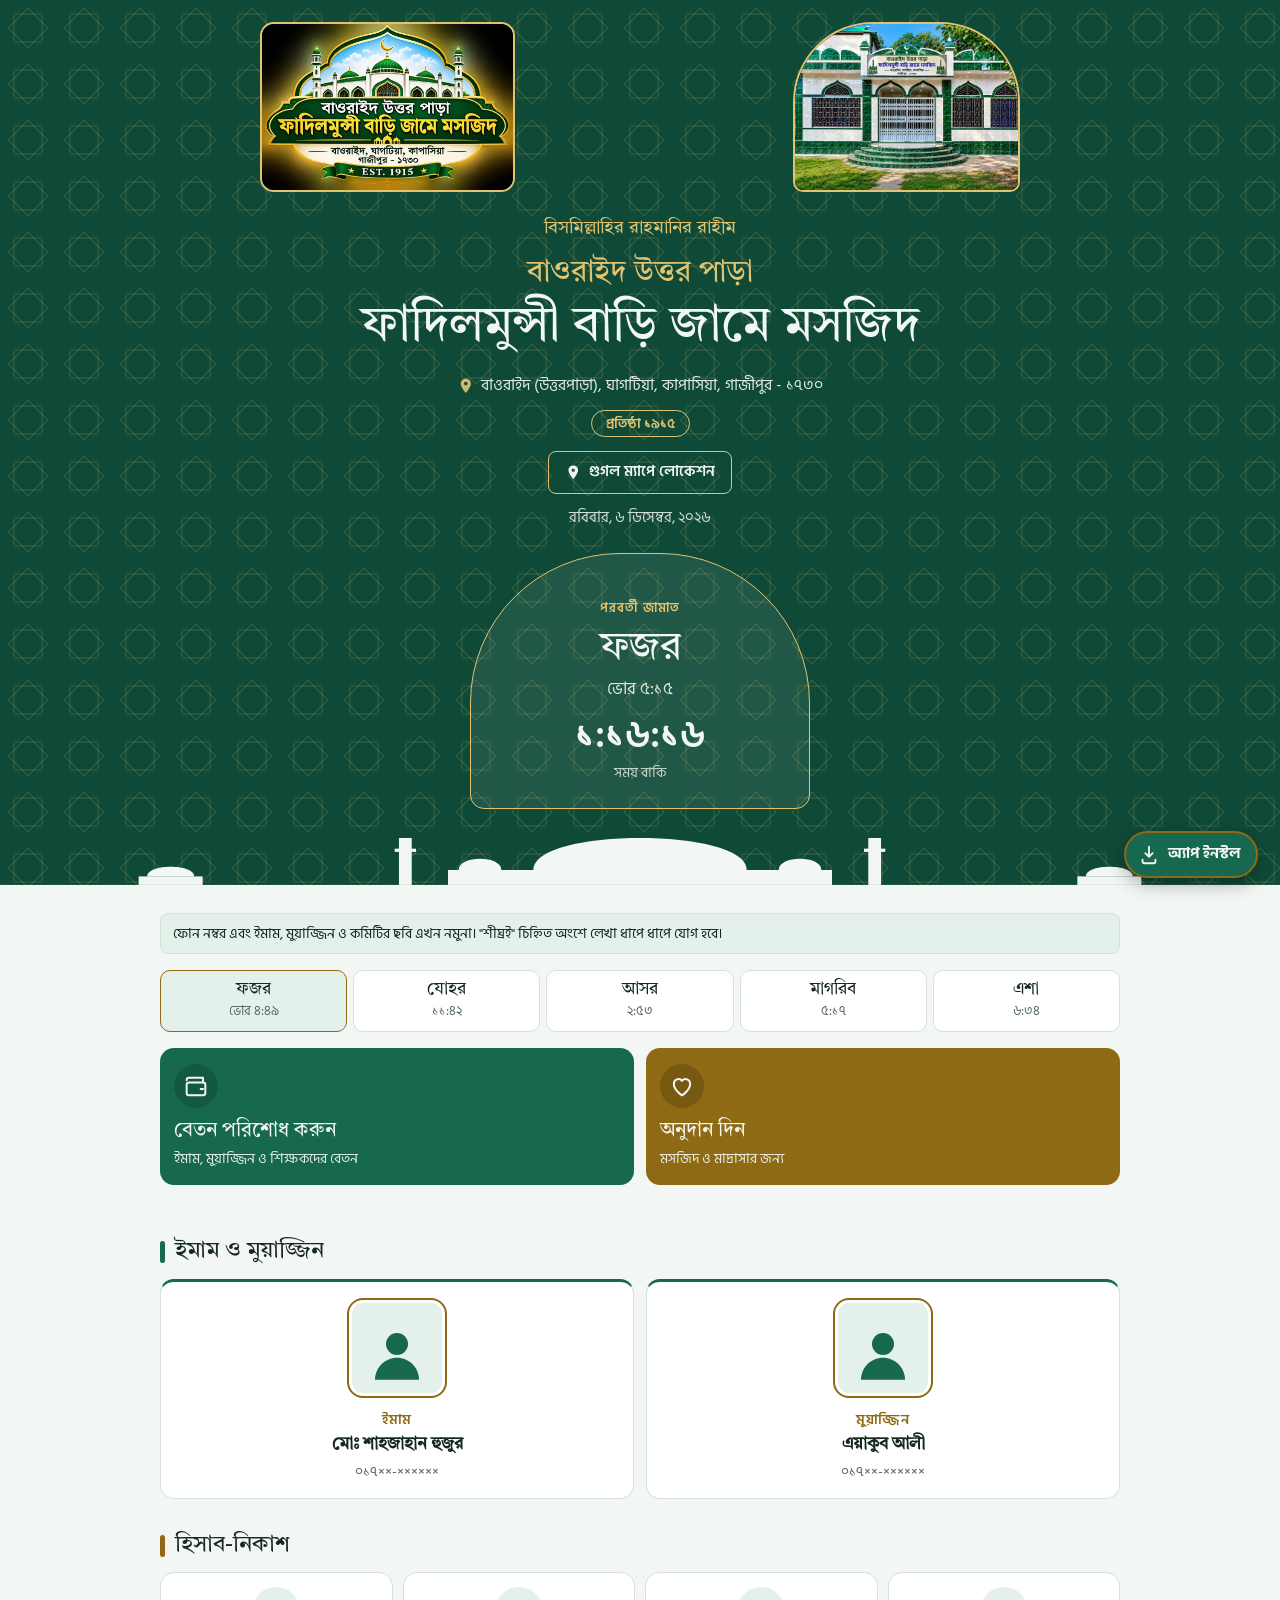
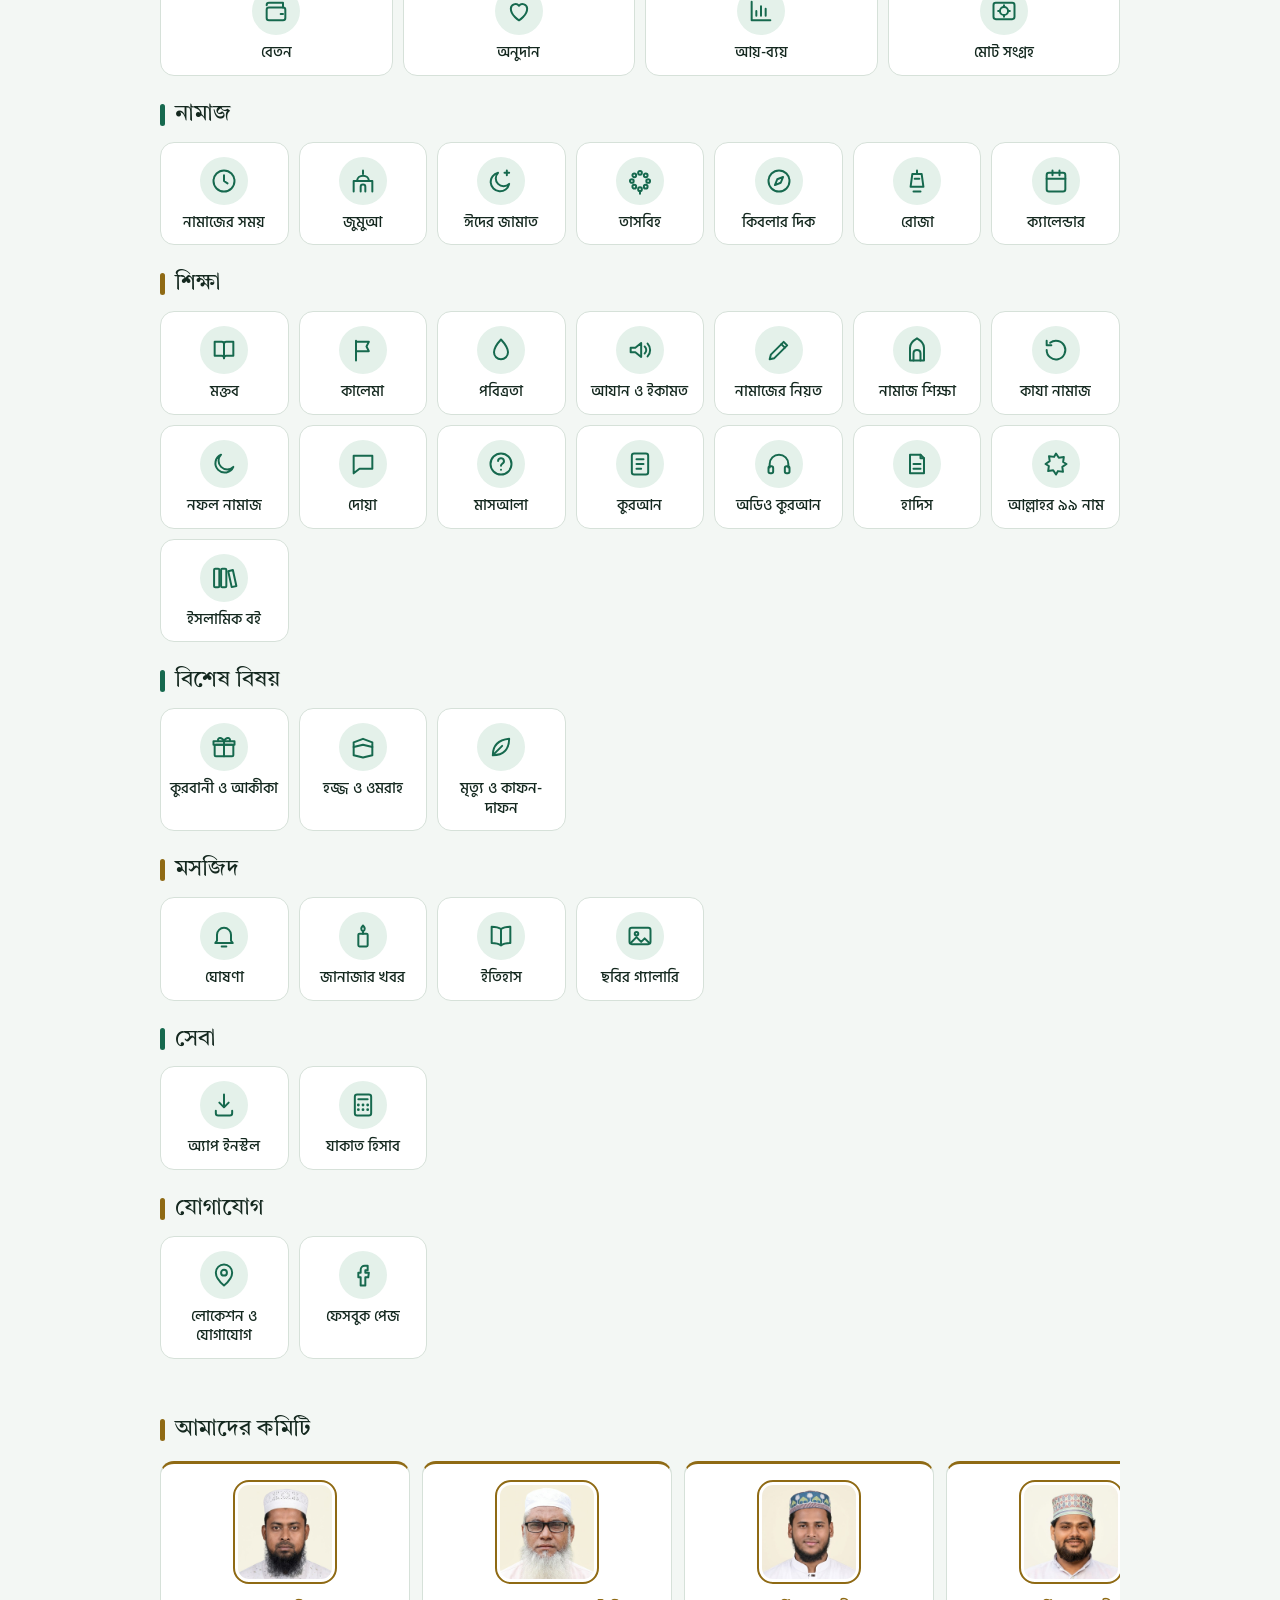
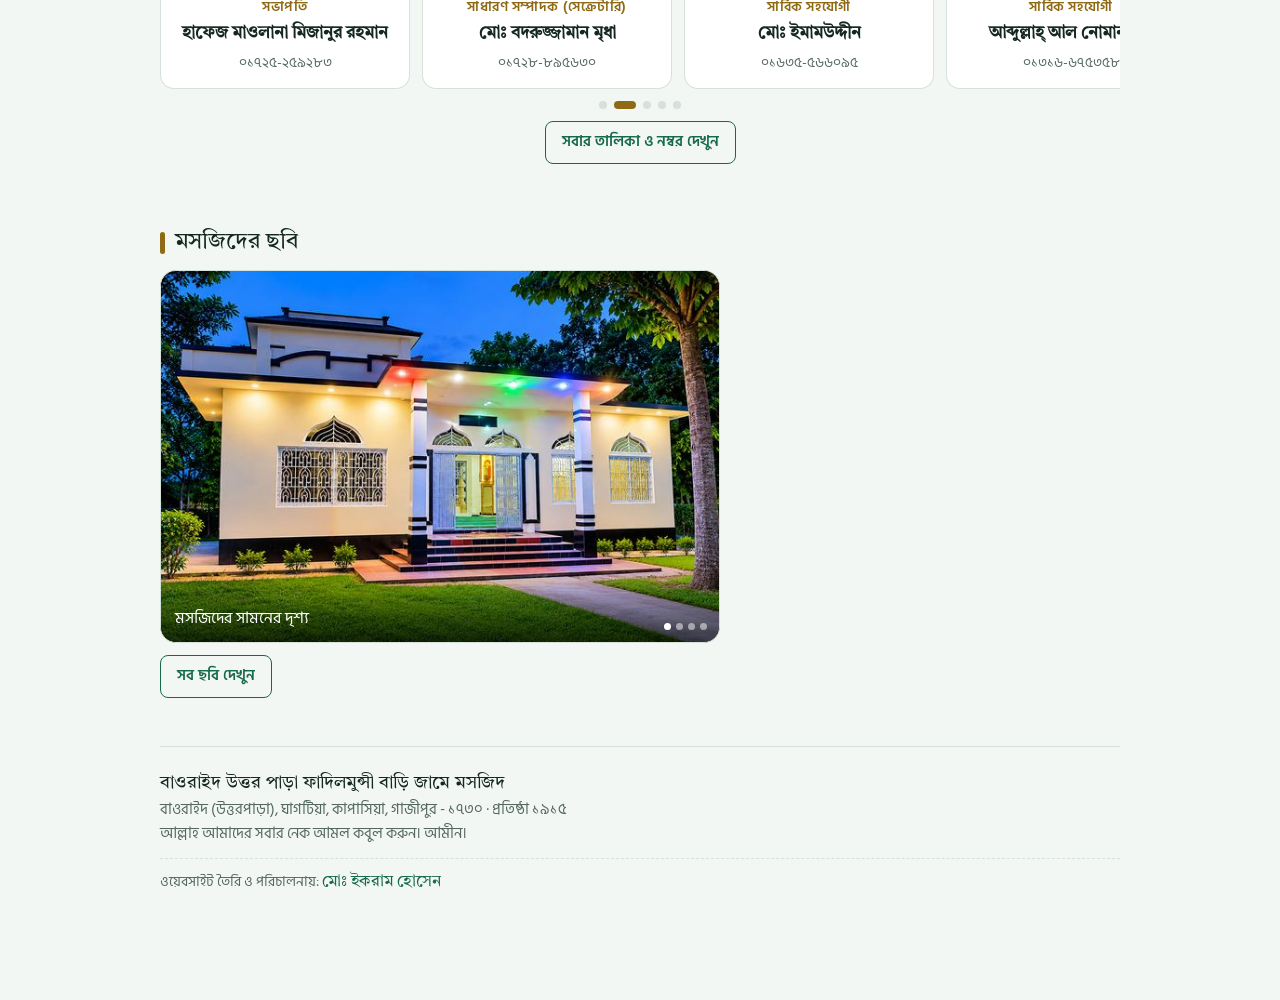
==== commit 784d2609: "Add files via upload" ====
--- a/index.html
+++ b/index.html
@@ -856,13 +856,6 @@
           </div>
         </div>
       </details>
-      <details class="card acc2">
-        <summary>বাটন কাজ না করলে (হাতে ইনস্টল)</summary>
-        <h3>অ্যান্ড্রয়েড (Chrome)</h3>
-        <ol><li>উপরে ডানে তিন ডট (⋮) চাপুন।</li><li><b>"Install app"</b> বা <b>"Add to Home screen"</b> চাপুন।</li><li><b>Install</b> চাপুন।</li></ol>
-        <h3>আইফোন (Safari)</h3>
-        <ol><li>নিচের <b>Share</b> বোতাম চাপুন।</li><li><b>"Add to Home Screen"</b> চাপুন, তারপর <b>Add</b>।</li></ol>
-      </details>
     </div>
   </section>
 
@@ -1413,22 +1406,28 @@
   function sync() {
     var off = standalone || (location.hash || '') === '#install';
     fab.hidden = off; document.body.classList.toggle('has-fab', !off);
-    if (ib) ib.hidden = standalone; if (done) done.hidden = !standalone;
-  }
+    if (ib) ib.hidden = false; if (done) done.hidden = !standalone;
+  }
+  var KEY = 'mosque_installed';
+  function wasInstalled() { try { return localStorage.getItem(KEY) === '1'; } catch (e) { return false; } }
+  function markInstalled() { try { localStorage.setItem(KEY, '1'); } catch (e) {} }
+  function say(h) { if (!help) return; help.innerHTML = h; help.hidden = false; try { help.scrollIntoView({ block: 'center', behavior: 'smooth' }); } catch (e) {} }
   function showHelp() {
-    if (!help) return; var h = '';
-    if (inApp && isAnd) h = '<b>এই ব্রাউজারে ইনস্টল হয় না।</b> নিচের বোতামে চাপলে Chrome-এ খুলবে, সেখানে আবার "অ্যাপ ইনস্টল করুন" চাপুন।<br><a class="btn" href="intent://' + location.host + location.pathname + '#Intent;scheme=https;package=com.android.chrome;end">Chrome-এ খুলুন</a>';
-    else if (inApp) h = '<b>এই ব্রাউজারে ইনস্টল হয় না।</b> উপরে বা নিচে তিন ডট (⋯) বা Share চেপে <b>"Safari-তে খুলুন"</b> চাপুন। তারপর আবার এখানে আসুন।';
-    else if (isIOS) h = '<b>আইফোনে দুই ধাপ:</b><ol><li>নিচে <b>Share</b> (⬆︎) বোতাম চাপুন।</li><li><b>"Add to Home Screen"</b> চেপে <b>Add</b> চাপুন।</li></ol>';
-    else h = '<b>ফোনের ব্রাউজারের মেনু থেকে:</b><ol><li>উপরে ডানে তিন ডট (⋮) চাপুন।</li><li><b>"Install app"</b> বা <b>"Add to Home screen"</b> চাপুন।</li><li><b>Install</b> চাপুন।</li></ol>';
-    help.innerHTML = h; help.hidden = false;
-    try { help.scrollIntoView({ block: 'center', behavior: 'smooth' }); } catch (e) {}
+    if (inApp && isAnd) say('<b>এখানে ইনস্টল হয় না।</b> নিচের বোতামে চাপুন, Chrome খুলবে। সেখানে আবার "অ্যাপ ইনস্টল করুন" চাপুন।<br><a class="btn" href="intent://' + location.host + location.pathname + '#Intent;scheme=https;package=com.android.chrome;end">Chrome-এ খুলুন</a>');
+    else if (inApp) say('<b>এখানে ইনস্টল হয় না।</b> এই লিংকটি Safari-তে খুলুন।');
+    else if (isIOS) say('<b>আইফোনে:</b> নিচের <b>Share (⬆︎)</b> চাপুন, তারপর <b>"Add to Home Screen"</b> চাপুন।');
+    else if (isAnd || wasInstalled()) { markInstalled(); say('✓ <b>অ্যাপ আগে থেকেই ইনস্টল করা আছে।</b> ফোনের হোম স্ক্রিনে মসজিদের আইকন খুঁজুন।'); }
+    else say('এই ব্রাউজারে ইনস্টল হয় না। ফোনের <b>Chrome</b>-এ সাইটটি খুলুন।');
   }
   window.addEventListener('beforeinstallprompt', function (e) { e.preventDefault(); dp = e; });
-  window.addEventListener('appinstalled', function () { standalone = true; dp = null; sync(); if (help) help.hidden = true; });
+  window.addEventListener('appinstalled', function () { standalone = true; dp = null; markInstalled(); sync(); if (help) help.hidden = true; });
+  function go() {
+    if (standalone || wasInstalled() && !dp) { markInstalled(); say('✓ <b>অ্যাপ আগে থেকেই ইনস্টল করা আছে।</b>'); return; }
+    if (dp) { dp.prompt(); dp.userChoice.then(function (r) { if (r && r.outcome === 'accepted') markInstalled(); dp = null; }); return; }
+    showHelp();
+  }
   function doInstall() {
-    if (dp) { dp.prompt(); dp.userChoice.then(function () { dp = null; }); return; }
-    if ((location.hash || '') !== '#install') { location.hash = '#install'; setTimeout(showHelp, 200); } else showHelp();
+    if ((location.hash || '') !== '#install') { location.hash = '#install'; setTimeout(go, 250); } else go();
   }
   fab.addEventListener('click', doInstall);
   if (ib) ib.addEventListener('click', doInstall);
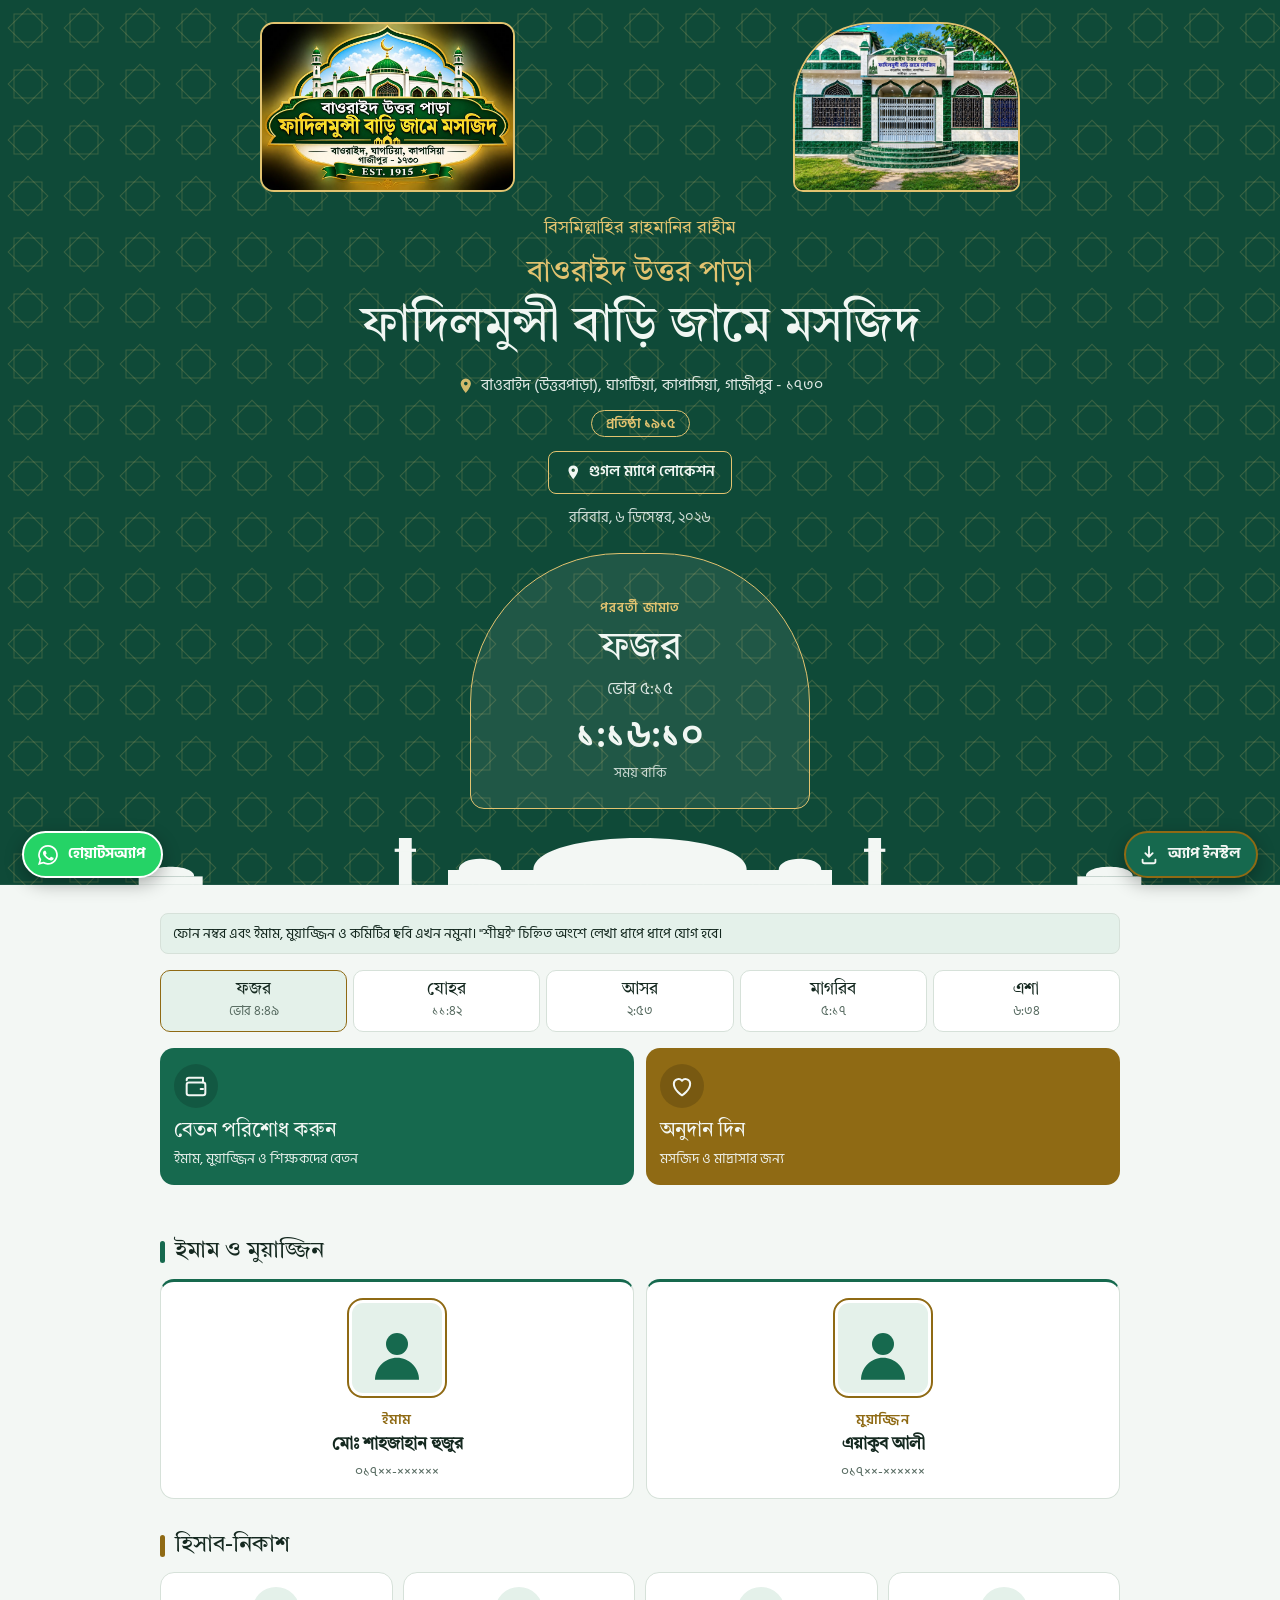
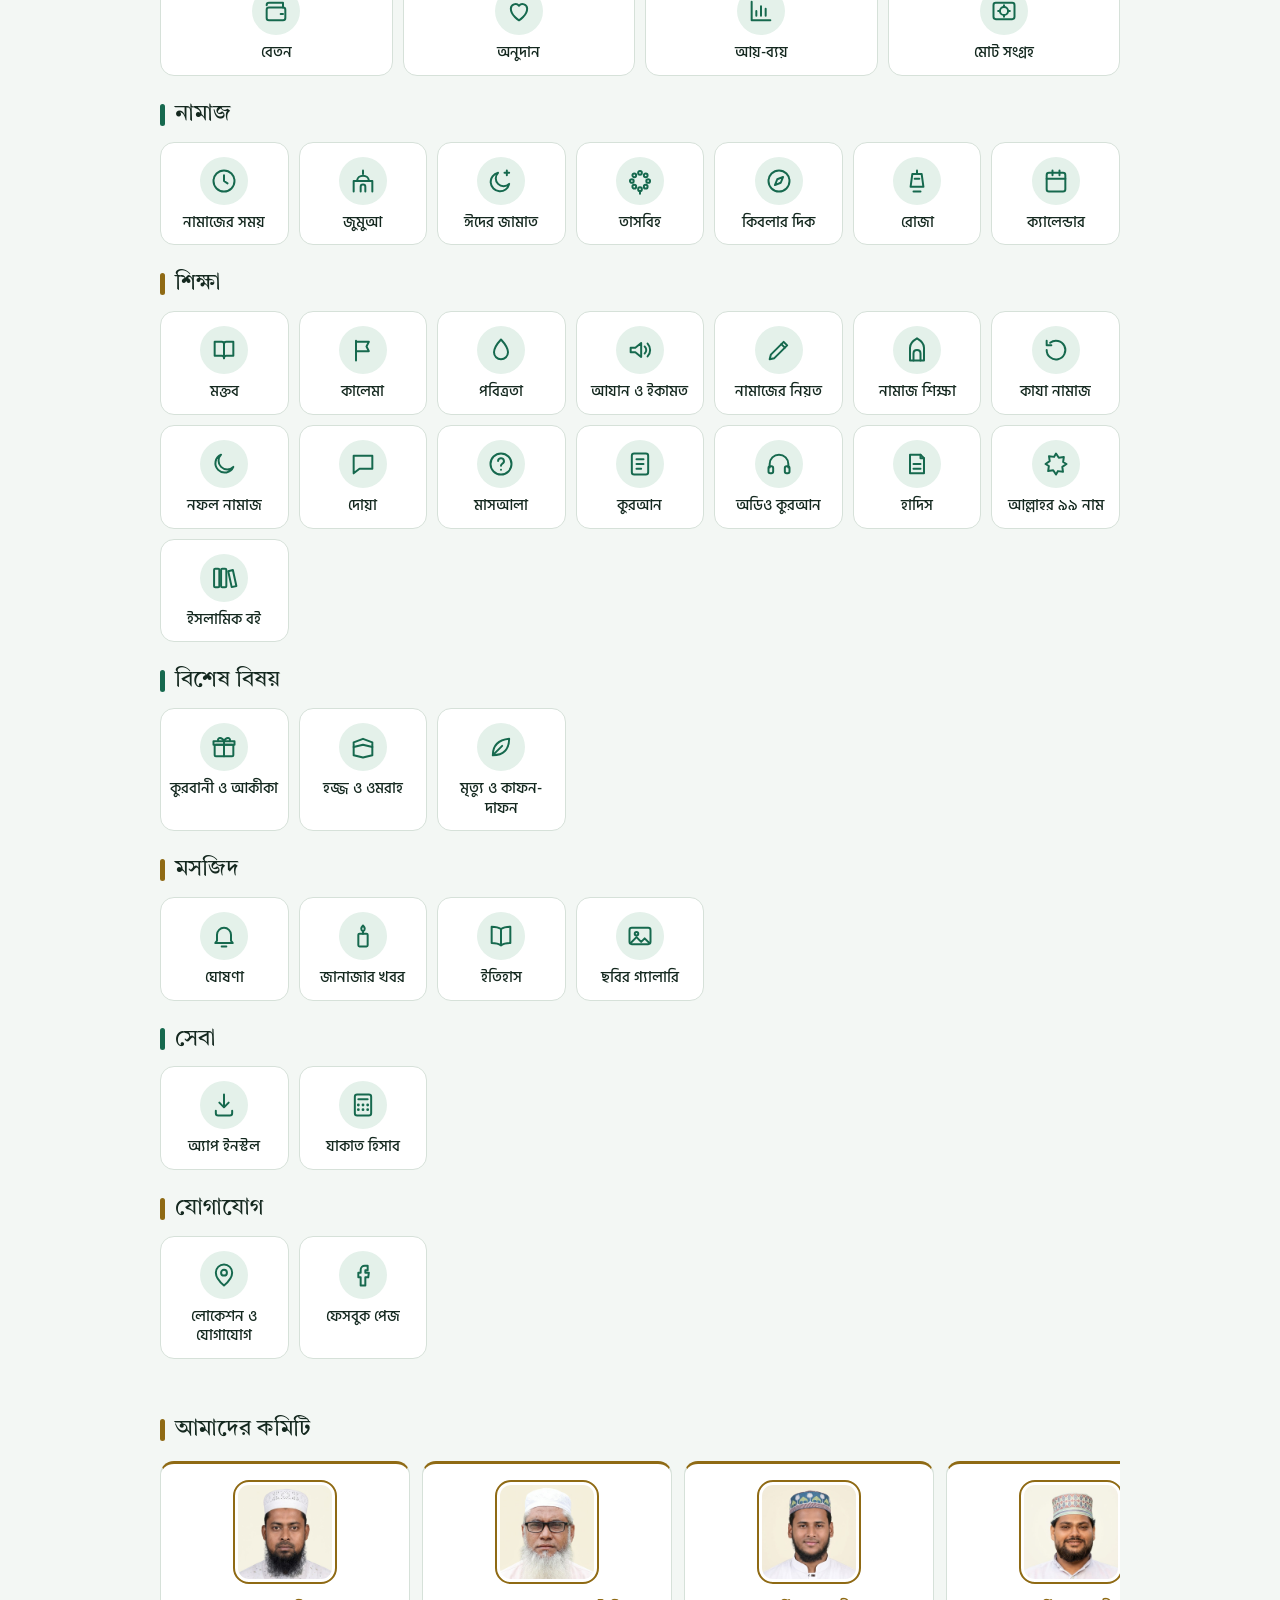
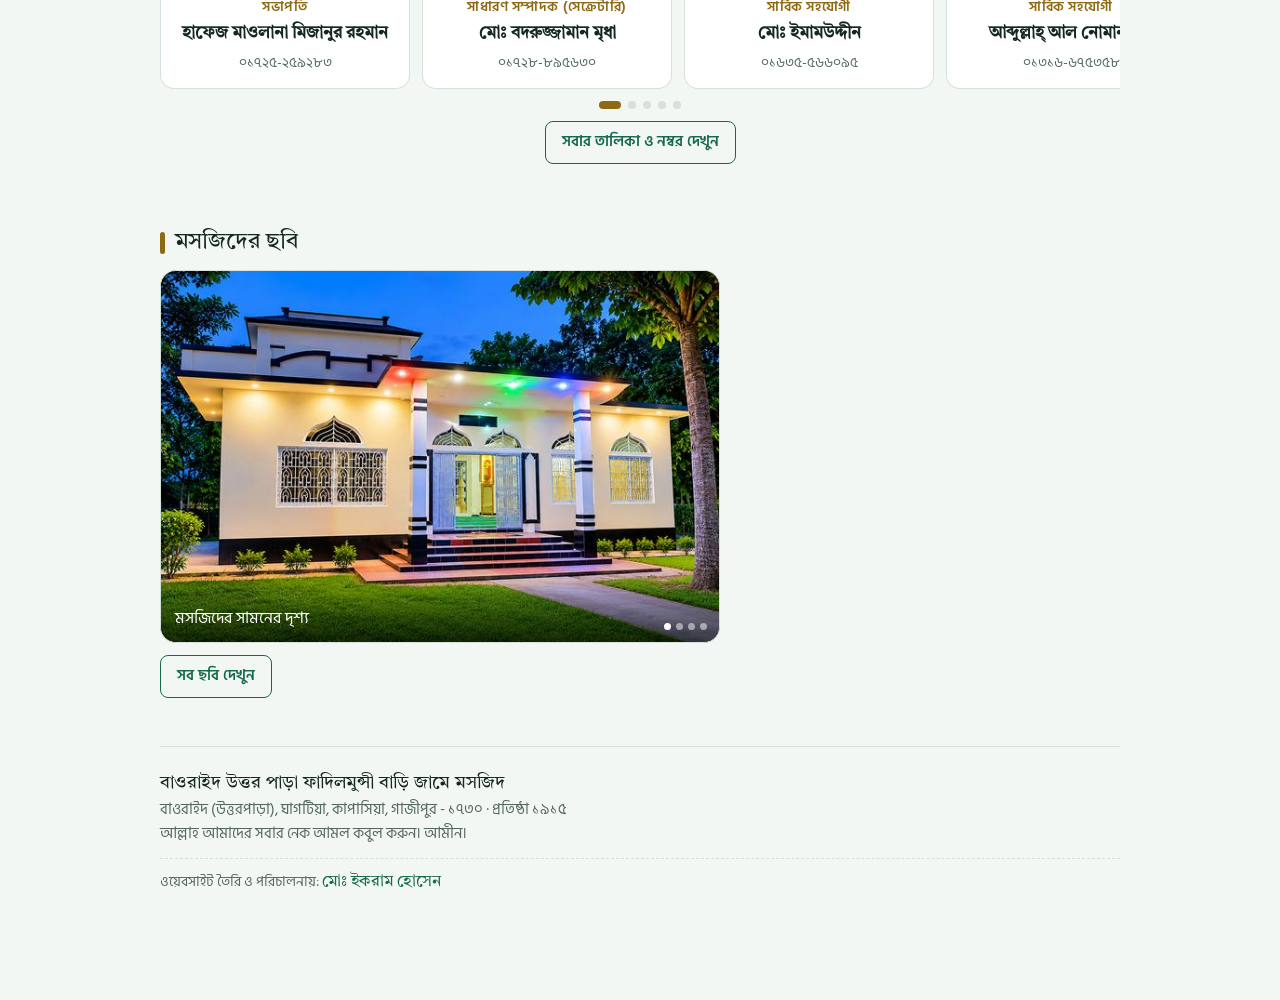
==== commit b636f66e: "Add files via upload" ====
--- a/index.html
+++ b/index.html
@@ -321,6 +321,21 @@
 @keyframes ifp { 0% { box-shadow: 0 6px 18px rgba(0,0,0,.3), 0 0 0 0 rgba(220,184,92,.75); } 100% { box-shadow: 0 6px 18px rgba(0,0,0,.3), 0 0 0 16px rgba(220,184,92,0); } }
 @media (prefers-reduced-motion: reduce) { .ifab.pulse { animation: none; } }
 body.has-fab { padding-bottom: 76px; }
+.lg { display: inline-flex; align-items: center; justify-content: center; flex: none; width: 58px; height: 42px; border-radius: 10px; color: #fff; font-style: normal; font-weight: 800; font-size: 15px; line-height: 1; letter-spacing: 0; }
+.lg-bk { background: #e2136e; font-size: 16px; } .lg-ng { background: #f6921e; }
+.lgi { height: 56px; width: auto; flex: none; background: #fff; border-radius: 10px; padding: 4px; border: 1px solid var(--line); }
+.pay-row .who { display: flex; align-items: center; gap: 12px; }
+.mchips { display: flex; flex-wrap: wrap; gap: 8px; }
+.mchips button { font: inherit; font-size: 15.5px; font-weight: 600; color: var(--fg); background: var(--bg); border: 1.5px solid var(--line); border-radius: 999px; padding: 8px 14px; cursor: pointer; }
+.mchips button[aria-pressed="true"] { background: var(--accent); color: var(--bg); border-color: var(--accent); }
+.mchips button[aria-pressed="true"]::before { content: "✓ "; }
+.wafab { position: fixed; z-index: 50; left: 14px; bottom: calc(14px + env(safe-area-inset-bottom)); display: inline-flex; align-items: center; gap: 8px; background: #25d366; color: #fff;
+  border: 2px solid #fff; border-radius: 999px; padding: 9px 16px 9px 12px; font: inherit; font-weight: 700; font-size: 15px; text-decoration: none; box-shadow: 0 6px 18px rgba(0,0,0,.3); }
+.wafab svg { width: 24px; height: 24px; fill: currentColor; flex: none; }
+.btn.wa { background: #25d366; border-color: #25d366; color: #fff; display: inline-flex; align-items: center; gap: 8px; text-decoration: none; }
+.btn.wa svg { width: 22px; height: 22px; fill: currentColor; }
+@media (min-width: 760px) { .wafab { left: 22px; bottom: 22px; } }
+
 .inst { display: grid; gap: 14px; }
 .inst .ibig { display: flex; flex-direction: column; align-items: center; gap: 12px; text-align: center; }
 .inst .iico { border-radius: 20px; border: 2px solid var(--gold); }
@@ -711,6 +726,7 @@
 
   <section class="view" id="contact">
     <div class="sec-head"><h2>ঠিকানা ও যোগাযোগ</h2><span class="label">Location &amp; Contact</span></div>
+    <p style="margin:10px 0"><a class="btn wa" href="https://wa.me/6581730582?text=%E0%A6%86%E0%A6%B8%E0%A6%B8%E0%A6%BE%E0%A6%B2%E0%A6%BE%E0%A6%AE%E0%A7%81%20%E0%A6%86%E0%A6%B2%E0%A6%BE%E0%A6%87%E0%A6%95%E0%A7%81%E0%A6%AE%E0%A5%A4" target="_blank" rel="noopener"><svg viewBox="0 0 24 24" aria-hidden="true"><path d="M12.04 2a9.9 9.9 0 0 0-8.5 14.9L2 22l5.27-1.38A9.9 9.9 0 1 0 12.04 2zm0 1.8a8.1 8.1 0 1 1-4.2 15.03l-.3-.18-3.13.82.84-3.05-.2-.31A8.1 8.1 0 0 1 12.04 3.8zM8.6 7.7c-.17 0-.45.06-.69.32-.24.26-.9.88-.9 2.15s.92 2.5 1.05 2.67c.13.17 1.8 2.86 4.46 3.9 2.2.87 2.65.7 3.13.65.48-.04 1.55-.63 1.77-1.24.22-.6.22-1.13.15-1.24-.07-.1-.24-.17-.5-.3-.26-.13-1.55-.77-1.79-.85-.24-.09-.41-.13-.59.13-.17.26-.68.85-.83 1.02-.15.18-.3.2-.57.07-.26-.13-1.1-.4-2.1-1.3-.78-.69-1.3-1.55-1.45-1.8-.15-.27-.02-.4.11-.53.12-.12.26-.3.4-.46.13-.15.17-.26.26-.44.09-.17.04-.33-.02-.46-.07-.13-.58-1.4-.8-1.92-.2-.5-.42-.43-.58-.44h-.5z"/></svg>হোয়াটসঅ্যাপে মেসেজ দিন</a></p>
     <div class="grid two">
       <div class="card">
         <h3>মসজিদের লোকেশন</h3>
@@ -875,6 +891,7 @@
   </footer>
 </div>
 
+<a class="wafab" id="wafab" href="https://wa.me/6581730582?text=%E0%A6%86%E0%A6%B8%E0%A6%B8%E0%A6%BE%E0%A6%B2%E0%A6%BE%E0%A6%AE%E0%A7%81%20%E0%A6%86%E0%A6%B2%E0%A6%BE%E0%A6%87%E0%A6%95%E0%A7%81%E0%A6%AE%E0%A5%A4" target="_blank" rel="noopener" aria-label="হোয়াটসঅ্যাপে যোগাযোগ করুন"><svg viewBox="0 0 24 24" aria-hidden="true"><path d="M12.04 2a9.9 9.9 0 0 0-8.5 14.9L2 22l5.27-1.38A9.9 9.9 0 1 0 12.04 2zm0 1.8a8.1 8.1 0 1 1-4.2 15.03l-.3-.18-3.13.82.84-3.05-.2-.31A8.1 8.1 0 0 1 12.04 3.8zM8.6 7.7c-.17 0-.45.06-.69.32-.24.26-.9.88-.9 2.15s.92 2.5 1.05 2.67c.13.17 1.8 2.86 4.46 3.9 2.2.87 2.65.7 3.13.65.48-.04 1.55-.63 1.77-1.24.22-.6.22-1.13.15-1.24-.07-.1-.24-.17-.5-.3-.26-.13-1.55-.77-1.79-.85-.24-.09-.41-.13-.59.13-.17.26-.68.85-.83 1.02-.15.18-.3.2-.57.07-.26-.13-1.1-.4-2.1-1.3-.78-.69-1.3-1.55-1.45-1.8-.15-.27-.02-.4.11-.53.12-.12.26-.3.4-.46.13-.15.17-.26.26-.44.09-.17.04-.33-.02-.46-.07-.13-.58-1.4-.8-1.92-.2-.5-.42-.43-.58-.44h-.5z"/></svg><span>হোয়াটসঅ্যাপ</span></a>
 <button class="ifab pulse" id="ifab" type="button" aria-label="মসজিদের অ্যাপ ইনস্টল করুন"><svg viewBox="0 0 24 24" aria-hidden="true"><use href="#t-install"/></svg><span>অ্যাপ ইনস্টল</span></button>
 
 <script>
@@ -1141,7 +1158,7 @@
   }
 
   function drawReceipt(canvas, rec, saved) {
-    var W = 900, H = 1340, ctx = canvas.getContext('2d');
+    var W = 900, H = rec.months ? 1410 : 1340, ctx = canvas.getContext('2d');
     canvas.width = W; canvas.height = H;
     var fonts = Promise.race([
       Promise.all([document.fonts.load("600 30px 'Hind Siliguri'"), document.fonts.load("400 30px 'Tiro Bangla'")]),
@@ -1166,10 +1183,13 @@
       var rows = [['রিসিপ্ট নং', rec.no], ['তারিখ ও সময়', rec.when], ['নাম', rec.name], ['মোবাইল', rec.phone], ['মাধ্যম', rec.method]];
       if (rec.trx) rows.push(['ট্রানজ্যাকশন আইডি', rec.trx]);
       rows.push(['খাত', rec.kind === 'salary' ? 'বেতন' : 'অনুদান']);
+      if (rec.months) rows.push(['কোন মাসের', rec.months]);
       var y = 330;
       rows.forEach(function (row) {
         ctx.textAlign = 'left'; ctx.fillStyle = '#55695f'; ctx.font = '500 26px ' + BODY; ctx.fillText(row[0], 60, y);
-        ctx.textAlign = 'right'; ctx.fillStyle = '#14281f'; ctx.font = '600 28px ' + BODY; ctx.fillText(fit(ctx, row[1], 520), 840, y);
+        ctx.textAlign = 'right'; ctx.fillStyle = '#14281f'; ctx.font = '600 28px ' + BODY;
+        if (row[0] === 'কোন মাসের') { var fs = 28; while (fs > 19 && ctx.measureText(row[1]).width > 560) { fs -= 1; ctx.font = '600 ' + fs + 'px ' + BODY; } ctx.fillText(fit(ctx, row[1], 560), 840, y); }
+        else ctx.fillText(fit(ctx, row[1], 520), 840, y);
         ctx.strokeStyle = '#d6e1d9'; ctx.lineWidth = 1.5; ctx.beginPath(); ctx.moveTo(60, y + 22); ctx.lineTo(840, y + 22); ctx.stroke();
         y += 64;
       });
@@ -1201,8 +1221,8 @@
     el.innerHTML =
       '<h4 class="step">১. টাকা পাঠান</h4>' +
       '<div class="pay">' +
-        '<div class="pay-row"><div><b>বিকাশ</b><div class="num" id="' + p + 'bk" data-bk="bkash">01639-608279</div></div><button class="btn" type="button" data-bkcopy="bkash" data-copy="01639608279" data-for="' + p + 'bk">কপি করুন</button></div>' +
-        '<div class="pay-row"><div><b>নগদ</b><div class="num" id="' + p + 'ng" data-bk="nagad">01639-608279</div></div><button class="btn" type="button" data-bkcopy="nagad" data-copy="01639608279" data-for="' + p + 'ng">কপি করুন</button></div>' +
+        '<div class="pay-row"><div class="who"><img class="lgi" src="bkash.png" alt="বিকাশ" width="96" height="72"><div><b>বিকাশ</b><div class="num" id="' + p + 'bk" data-bk="bkash">01639-608279</div></div></div><button class="btn" type="button" data-bkcopy="bkash" data-copy="01639608279" data-for="' + p + 'bk">কপি করুন</button></div>' +
+        '<div class="pay-row"><div class="who"><img class="lgi" src="nagad.png" alt="নগদ" width="72" height="72"><div><b>নগদ</b><div class="num" id="' + p + 'ng" data-bk="nagad">01639-608279</div></div></div><button class="btn" type="button" data-bkcopy="nagad" data-copy="01639608279" data-for="' + p + 'ng">কপি করুন</button></div>' +
         '<div class="pay-row bank"><div><b>ব্যাংক</b>' +
           '<div class="t"><span data-bk="name">ব্যাংকের নাম</span>, <span data-bk="branch">শাখার নাম</span></div>' +
           '<div class="t">হিসাবের নাম: <span data-bk="accountName">হিসাবের নাম</span></div>' +
@@ -1214,6 +1234,7 @@
         '<label for="' + p + 'name">আপনার নাম</label><input id="' + p + 'name" type="text" maxlength="80" autocomplete="name" required>' +
         '<label for="' + p + 'phone">মোবাইল নম্বর</label><input id="' + p + 'phone" type="tel" inputmode="numeric" maxlength="14" autocomplete="tel" placeholder="01XXXXXXXXX" required>' +
         '<label for="' + p + 'amount">টাকার পরিমাণ</label><input id="' + p + 'amount" type="text" inputmode="numeric" maxlength="9" placeholder="যেমন ১০০০" required>' +
+        (isSal ? '<label>কোন কোন মাসের বেতন? (এক বা একাধিক চাপুন)</label><div class="mchips" id="' + p + 'mc"></div><select id="' + p + 'yr" aria-label="সাল"></select>' : '') +
         '<label for="' + p + 'method">কোন মাধ্যমে পাঠিয়েছেন</label><select id="' + p + 'method"><option>বিকাশ</option><option>নগদ</option><option>ব্যাংক</option><option>সরাসরি হাতে</option></select>' +
         '<input id="' + p + 'web" class="hp" type="text" tabindex="-1" autocomplete="off" aria-hidden="true">' +
         '<p class="perr" id="' + p + 'err" role="alert" hidden></p>' +
@@ -1227,7 +1248,21 @@
         '<p class="small">ডাউনলোড না হলে রিসিপ্টের ছবি চেপে ধরে সেভ করুন।</p>' +
       '</div>';
 
-    var $ = function (s) { return document.getElementById(p + s); }, last = null;
+    var $ = function (s) { return document.getElementById(p + s); }, last = null, picked = [];
+    if (isSal) {
+      var MN = ['জানুয়ারি','ফেব্রুয়ারি','মার্চ','এপ্রিল','মে','জুন','জুলাই','আগস্ট','সেপ্টেম্বর','অক্টোবর','নভেম্বর','ডিসেম্বর'], cy = new Date().getFullYear();
+      [cy - 1, cy, cy + 1].forEach(function (y) { var o = document.createElement('option'); o.value = y; o.textContent = bn(y) + ' সাল'; if (y === cy) o.selected = true; $('yr').appendChild(o); });
+      MN.forEach(function (m, i) {
+        var b = document.createElement('button'); b.type = 'button'; b.textContent = m; b.setAttribute('aria-pressed', 'false');
+        b.addEventListener('click', function () { var k = picked.indexOf(i); if (k < 0) picked.push(i); else picked.splice(k, 1); b.setAttribute('aria-pressed', k < 0 ? 'true' : 'false'); });
+        $('mc').appendChild(b);
+      });
+    }
+    function monthText() {
+      var a = picked.slice().sort(function (x, y) { return x - y; }), out = [], i = 0, yr = bn($('yr').value);
+      while (i < a.length) { var j = i; while (j + 1 < a.length && a[j + 1] === a[j] + 1) j++; out.push(j - i >= 2 ? MN[a[i]] + ' – ' + MN[a[j]] : a.slice(i, j + 1).map(function (k) { return MN[k]; }).join(', ')); i = j + 1; }
+      return out.join(', ') + ' ' + yr;
+    }
     $('form').addEventListener('submit', function (ev) {
       ev.preventDefault();
       var err = $('err'); err.hidden = true;
@@ -1236,17 +1271,19 @@
       function bad(m) { err.textContent = m; err.hidden = false; }
       if (!name) return bad('আপনার নাম লিখুন।');
       if (!/^01[3-9]\d{8}$/.test(phone)) return bad('মোবাইল নম্বর ১১ সংখ্যার হতে হবে, যেমন 01712345678।');
+      if (isSal && !picked.length) return bad('কোন মাসের বেতন দিচ্ছেন, মাস চাপুন।');
       if (!(amt >= 1 && amt <= 500000)) return bad('টাকার পরিমাণ ১ থেকে ৫,০০,০০০ এর মধ্যে লিখুন।');
       var now = new Date(), pad = function (x) { return (x < 10 ? '0' : '') + x; };
       var no = 'FM-' + String(now.getFullYear()).slice(2) + pad(now.getMonth() + 1) + pad(now.getDate()) + '-' + Math.floor(1000 + Math.random() * 9000);
       var when = '';
       try { when = new Intl.DateTimeFormat('bn-BD', { timeZone: 'Asia/Dhaka', dateStyle: 'long', timeStyle: 'short' }).format(now); } catch (e) { when = now.toLocaleString(); }
       var rec = { kind: kind, name: name, phone: phone, amount: amt, method: $('method').value, trx: '', receipt: no };
+      if (isSal) rec.months = monthText();
       var go = $('go'); go.disabled = true; go.textContent = 'জমা হচ্ছে…';
       var send = SCRIPT ? fetch(SCRIPT, { method: 'POST', headers: { 'Content-Type': 'text/plain;charset=utf-8' }, body: JSON.stringify(rec) })
         .then(function (r) { return r.json(); }).then(function (j) { return j && j.ok; }).catch(function () { return false; }) : Promise.resolve(false);
       send.then(function (ok) {
-        last = { kind: kind, no: no, when: when, name: name, phone: bn(phone), method: rec.method, trx: rec.trx, money: money(amt) };
+        last = { kind: kind, no: no, when: when, name: name, phone: bn(phone), method: rec.method, trx: rec.trx, money: money(amt), months: isSal ? monthText() : '' };
         return drawReceipt($('cv'), last, ok).then(function () {
           $('form').hidden = true; $('rcv').hidden = false;
           $('st').textContent = ok ? 'আপনার তথ্য মসজিদ কমিটির হিসাবে জমা হয়েছে। জাযাকাল্লাহু খাইরান।' : 'তথ্য অনলাইনে জমা হয়নি। রিসিপ্ট ডাউনলোড করে কোষাধ্যক্ষকে পাঠিয়ে দিন।';
